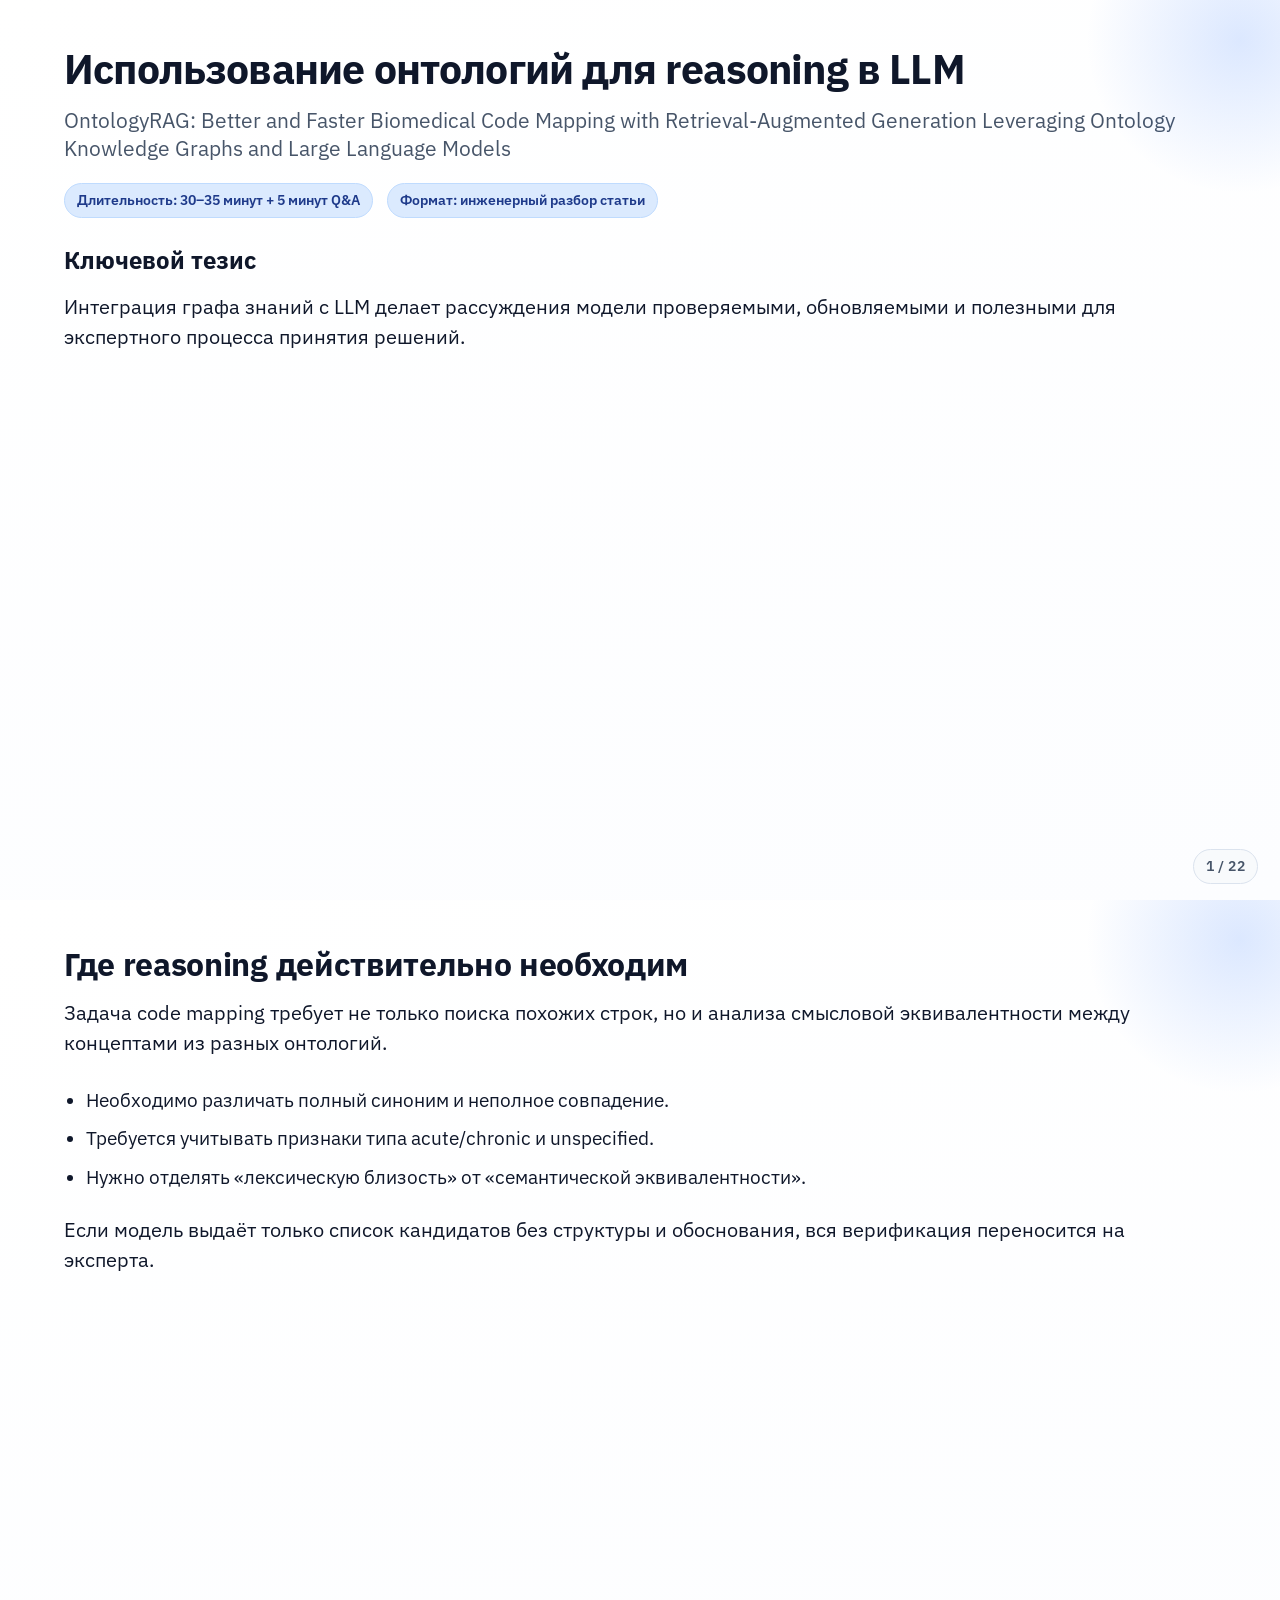
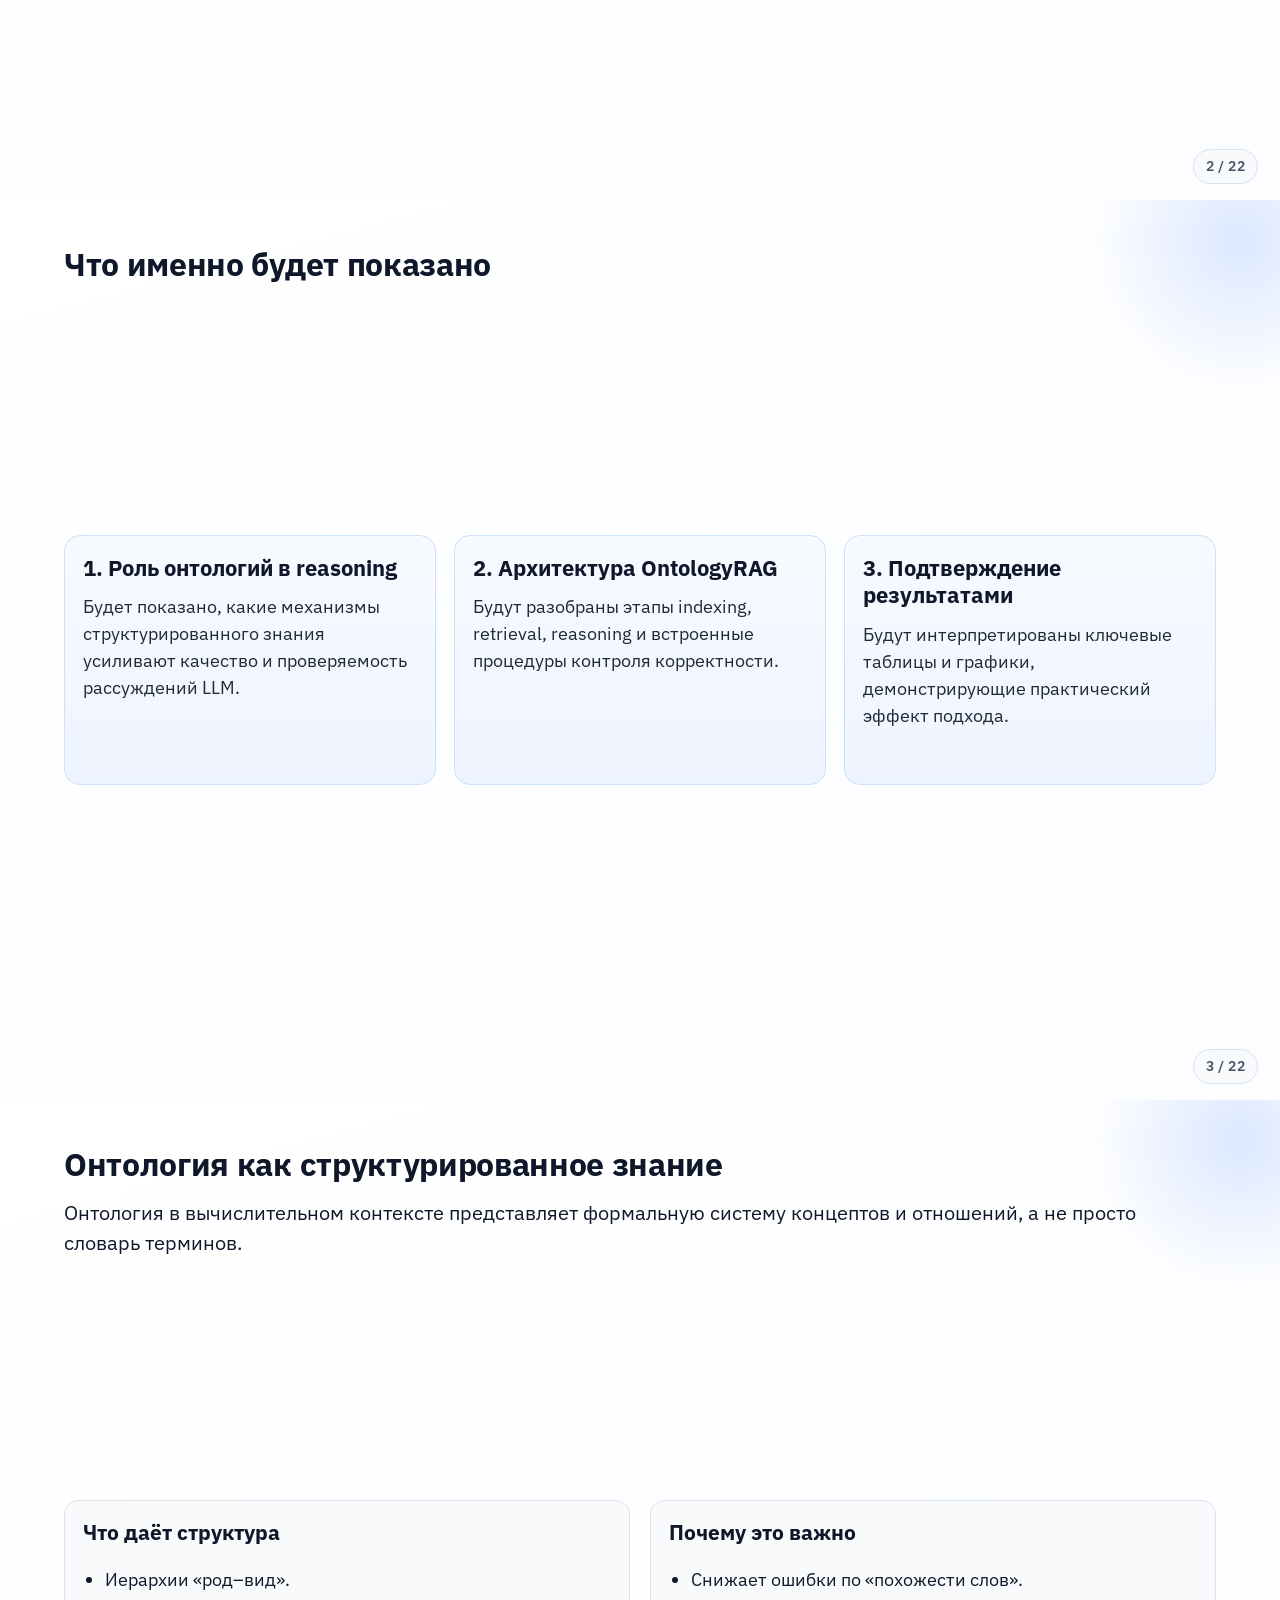
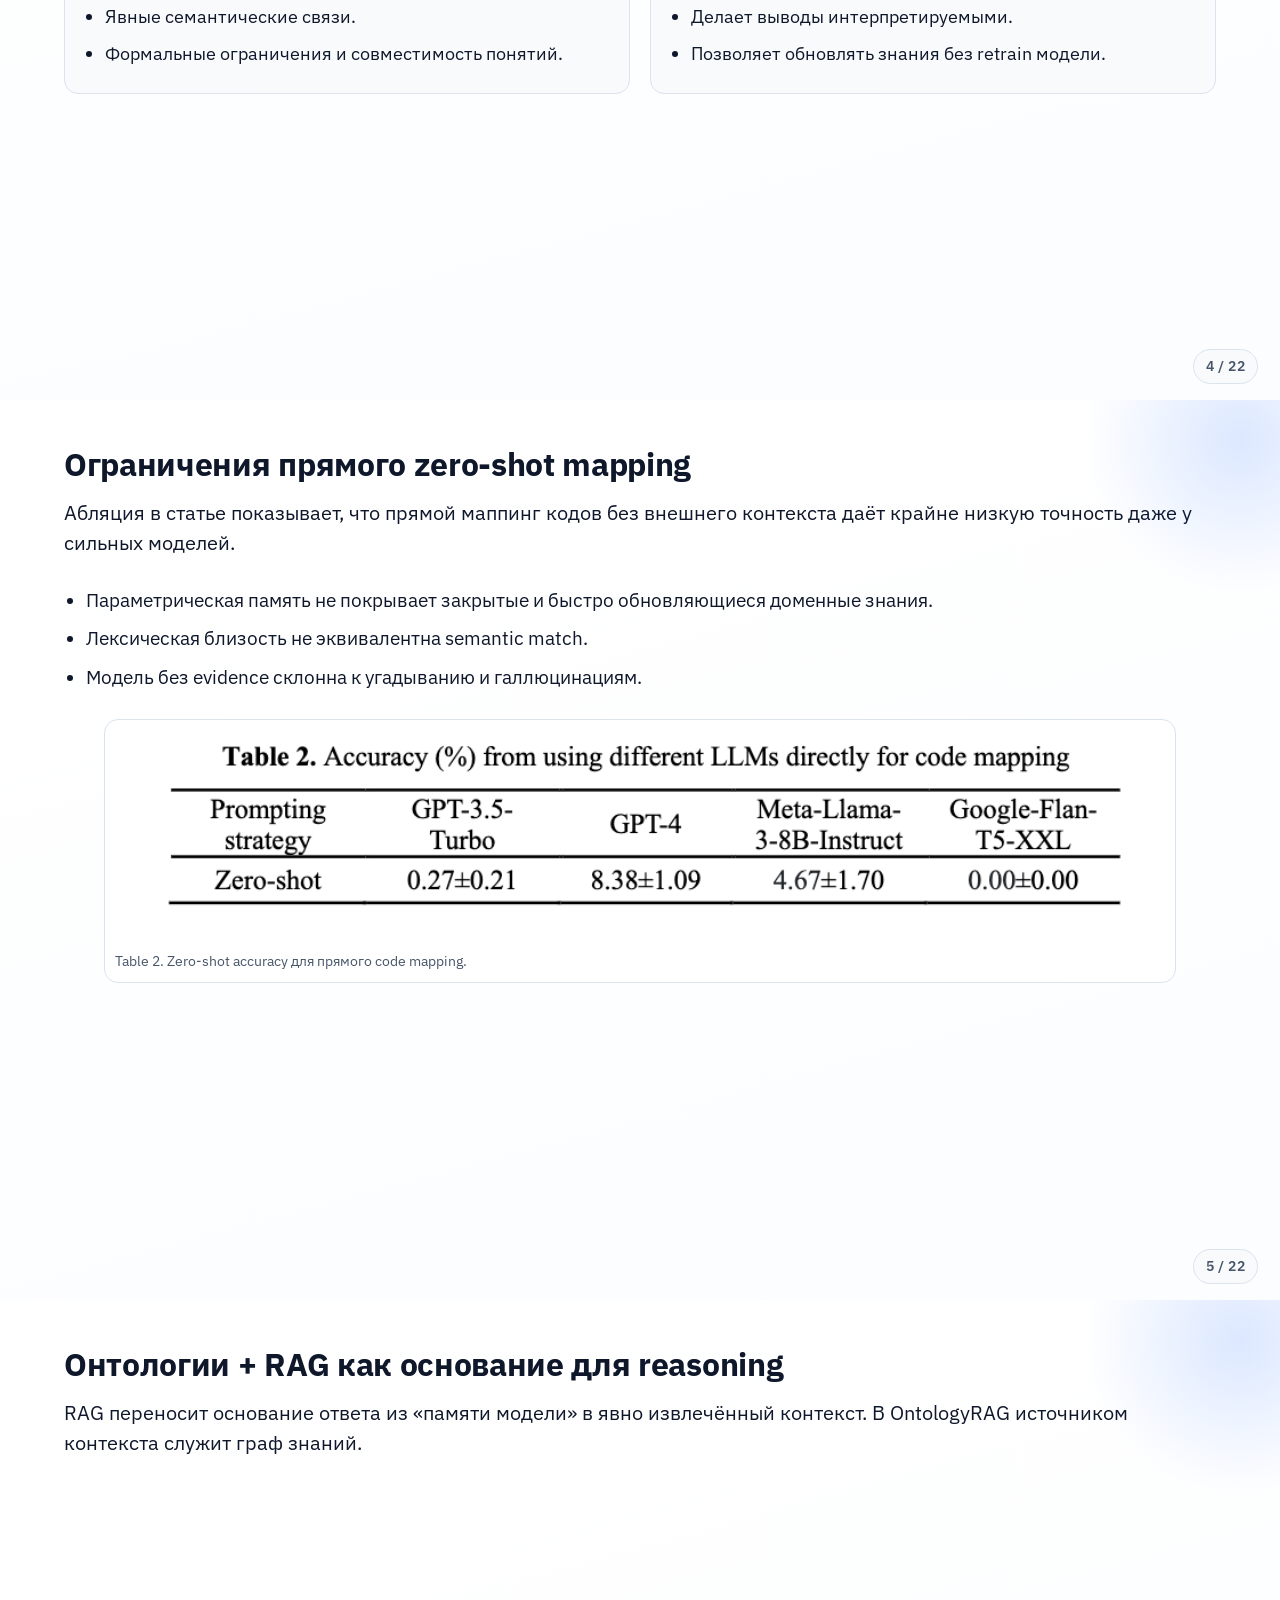
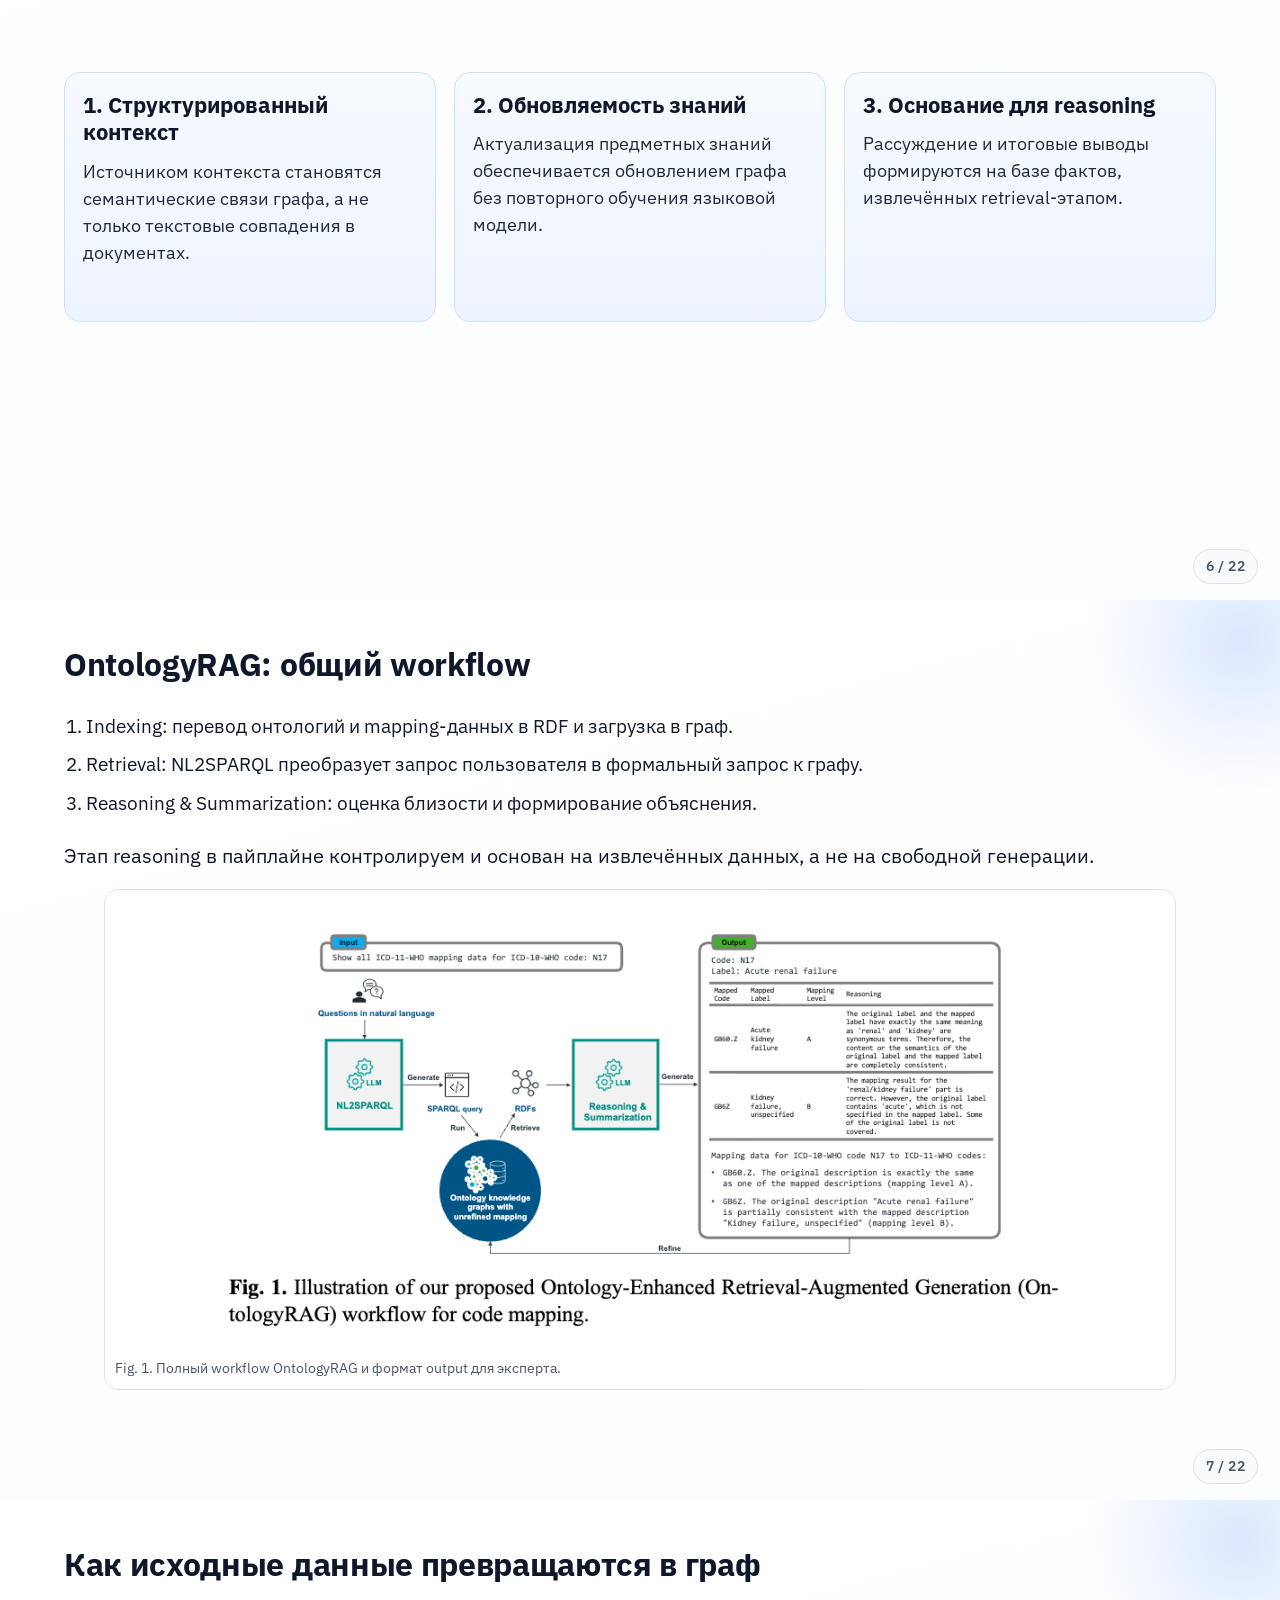
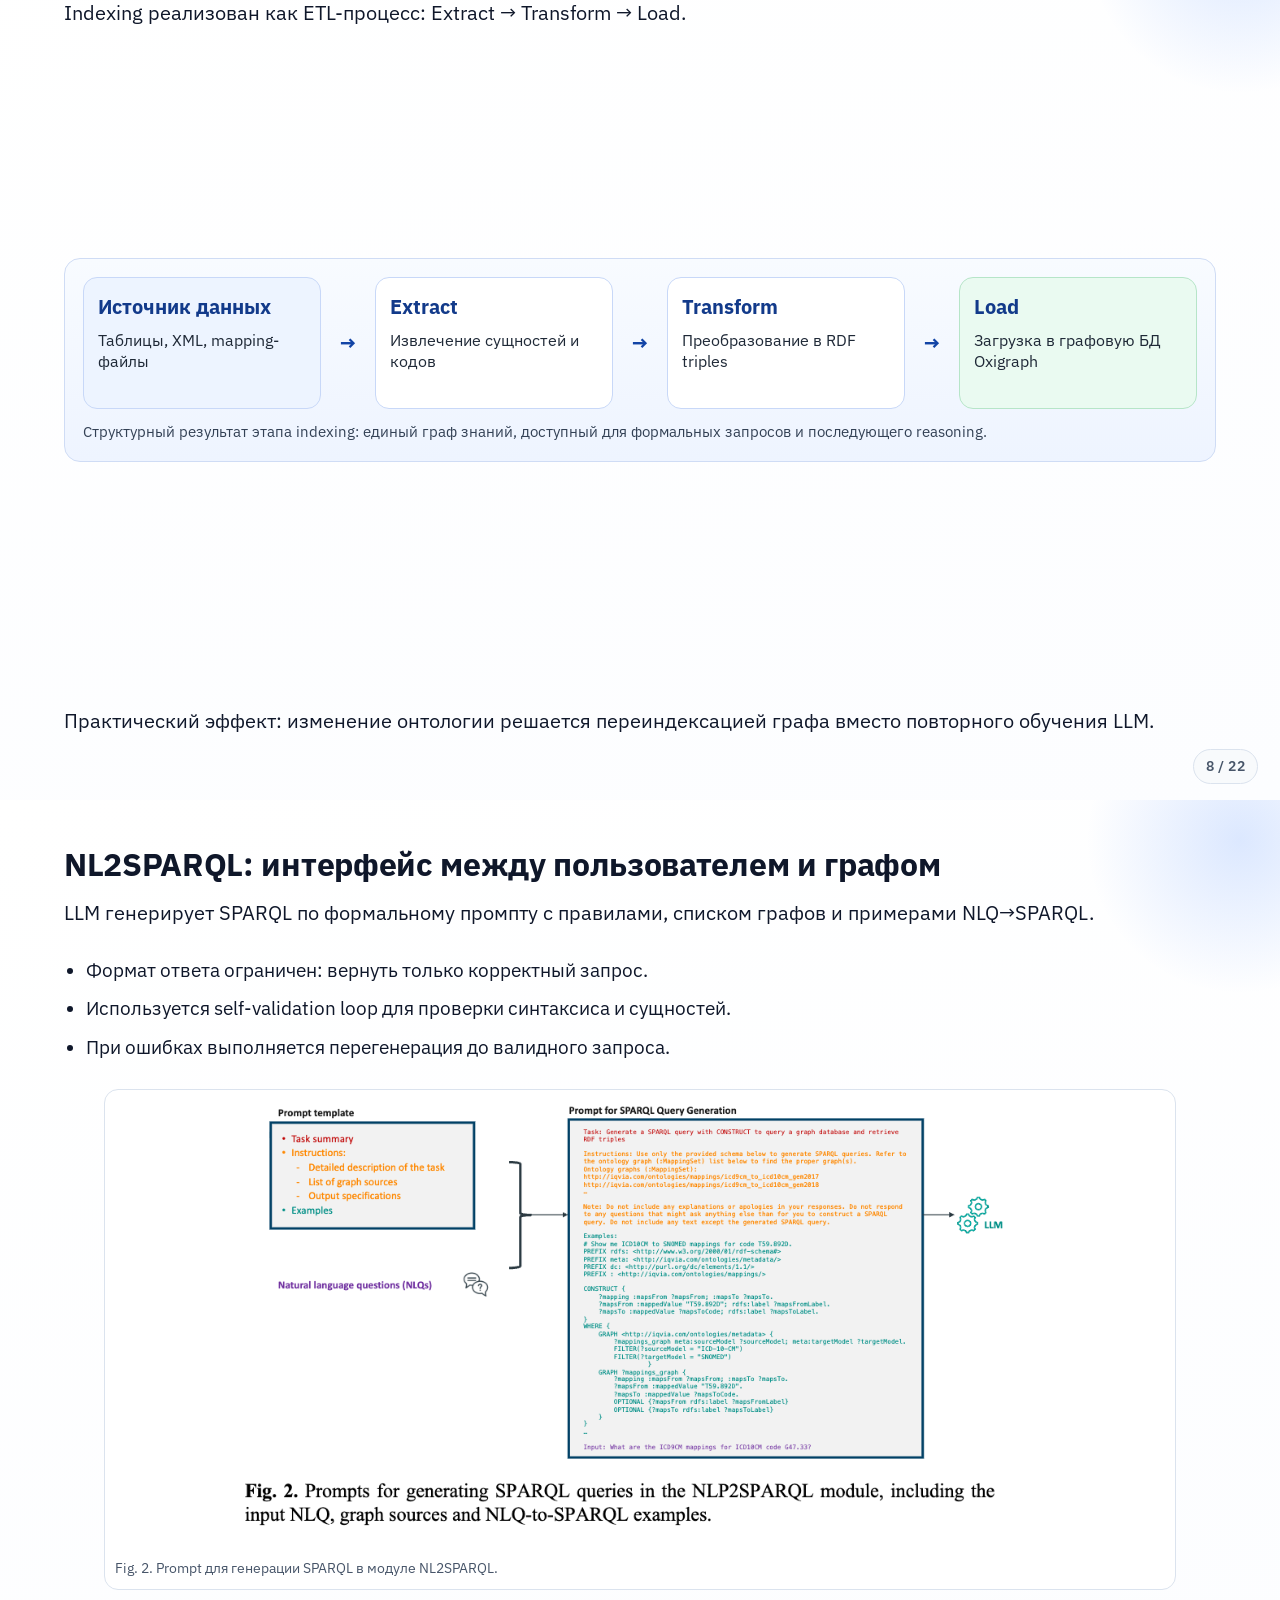
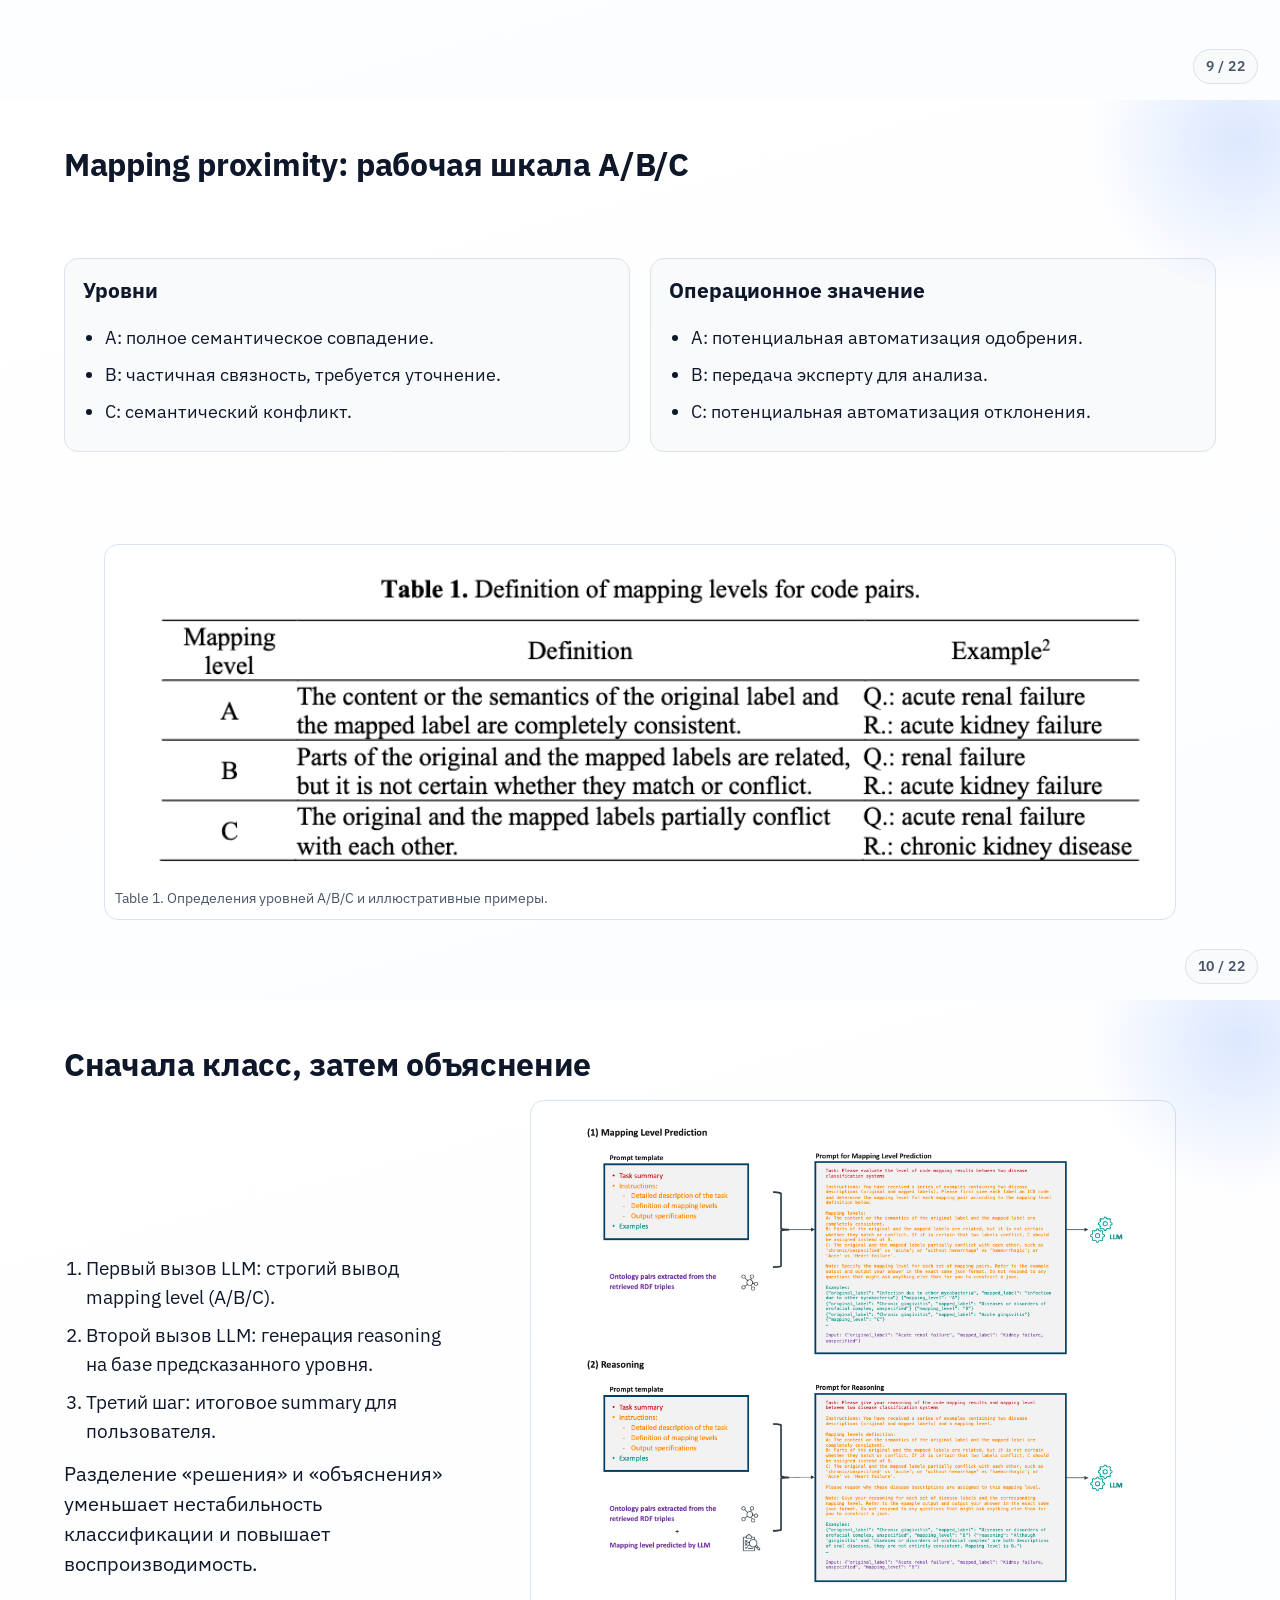
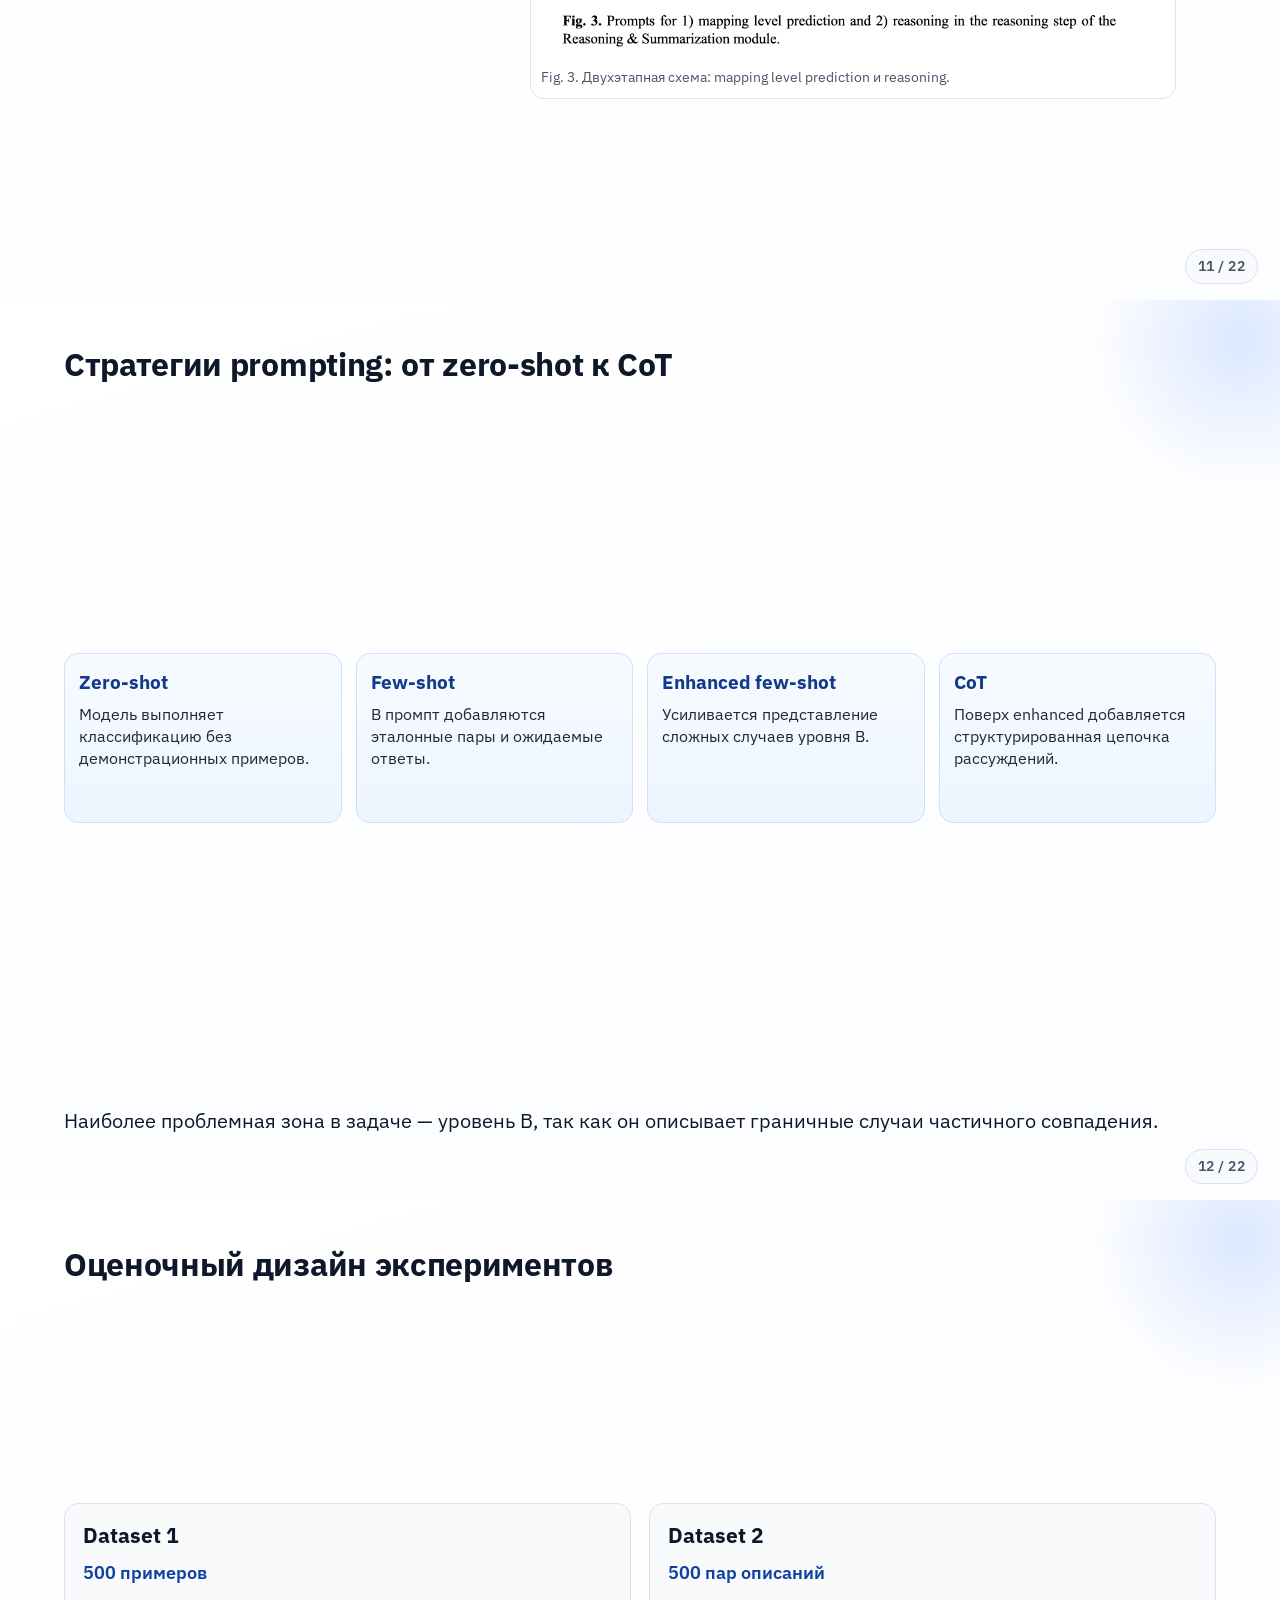
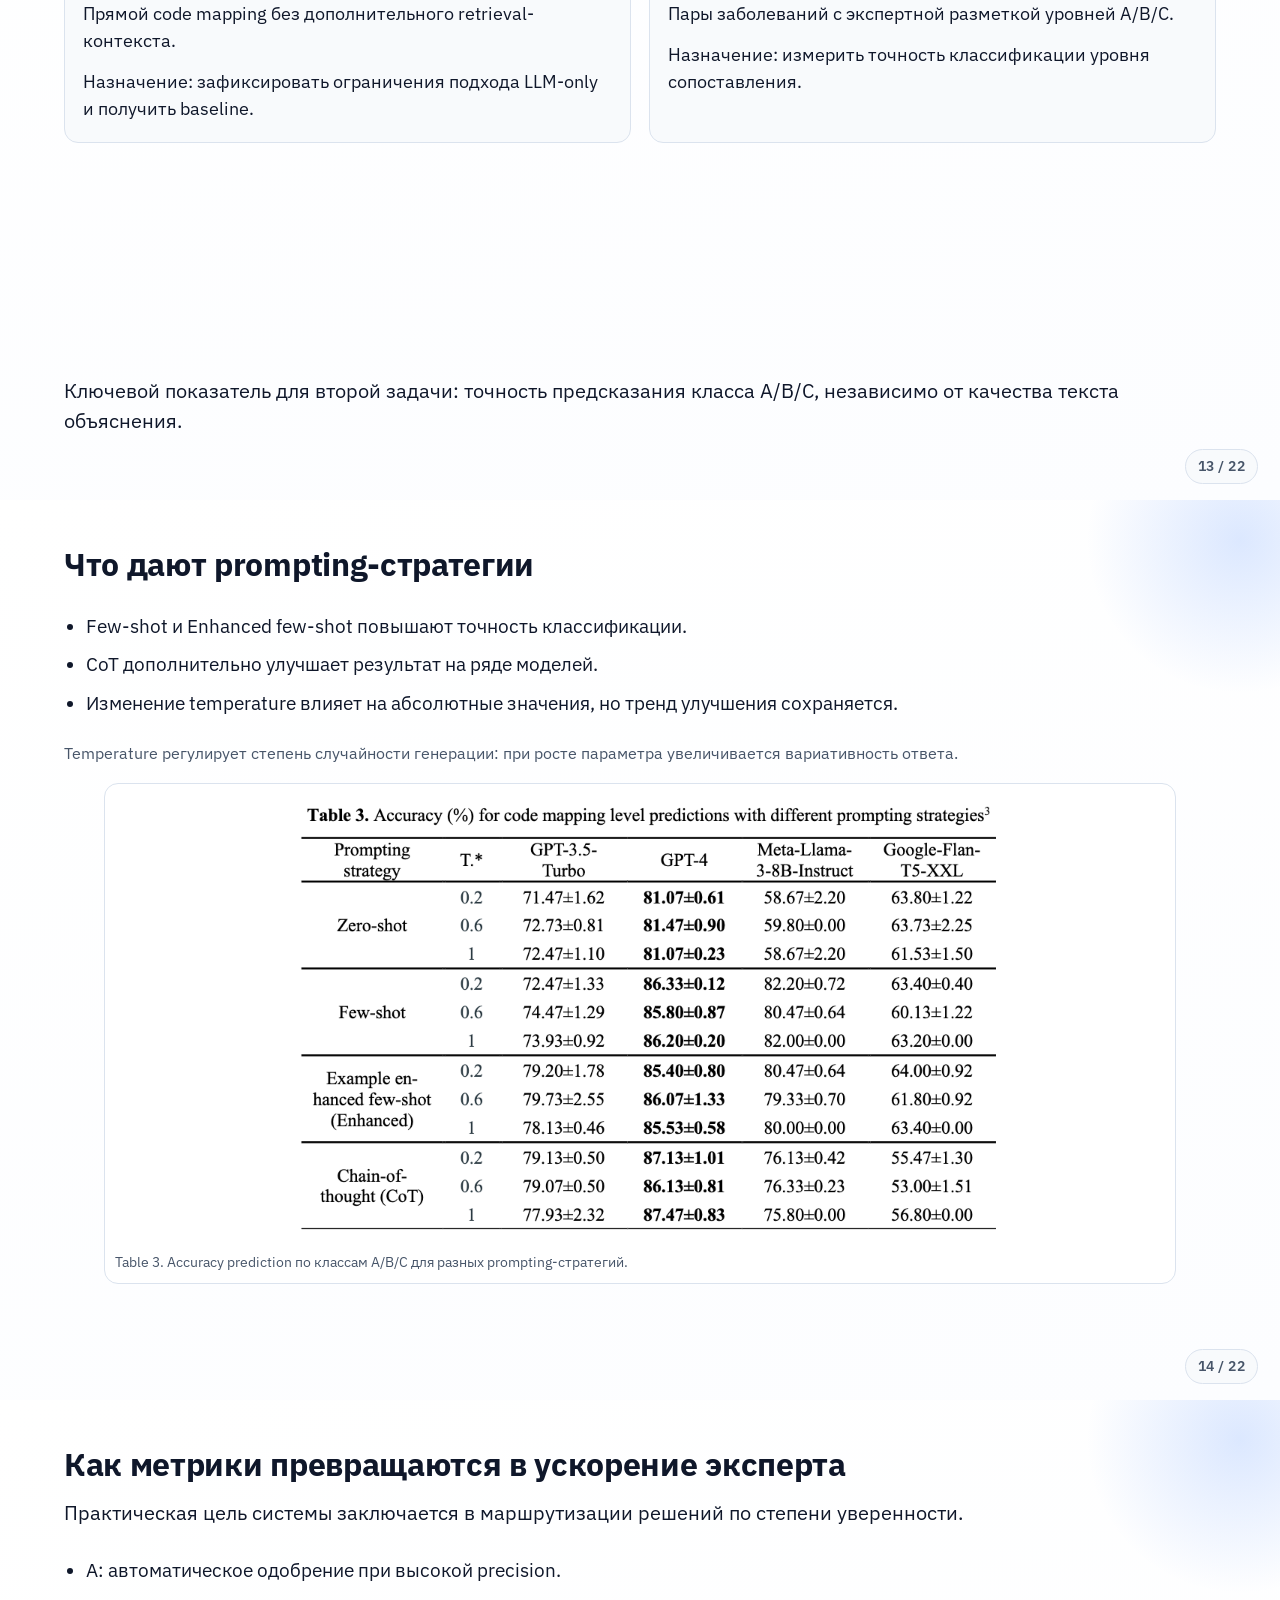
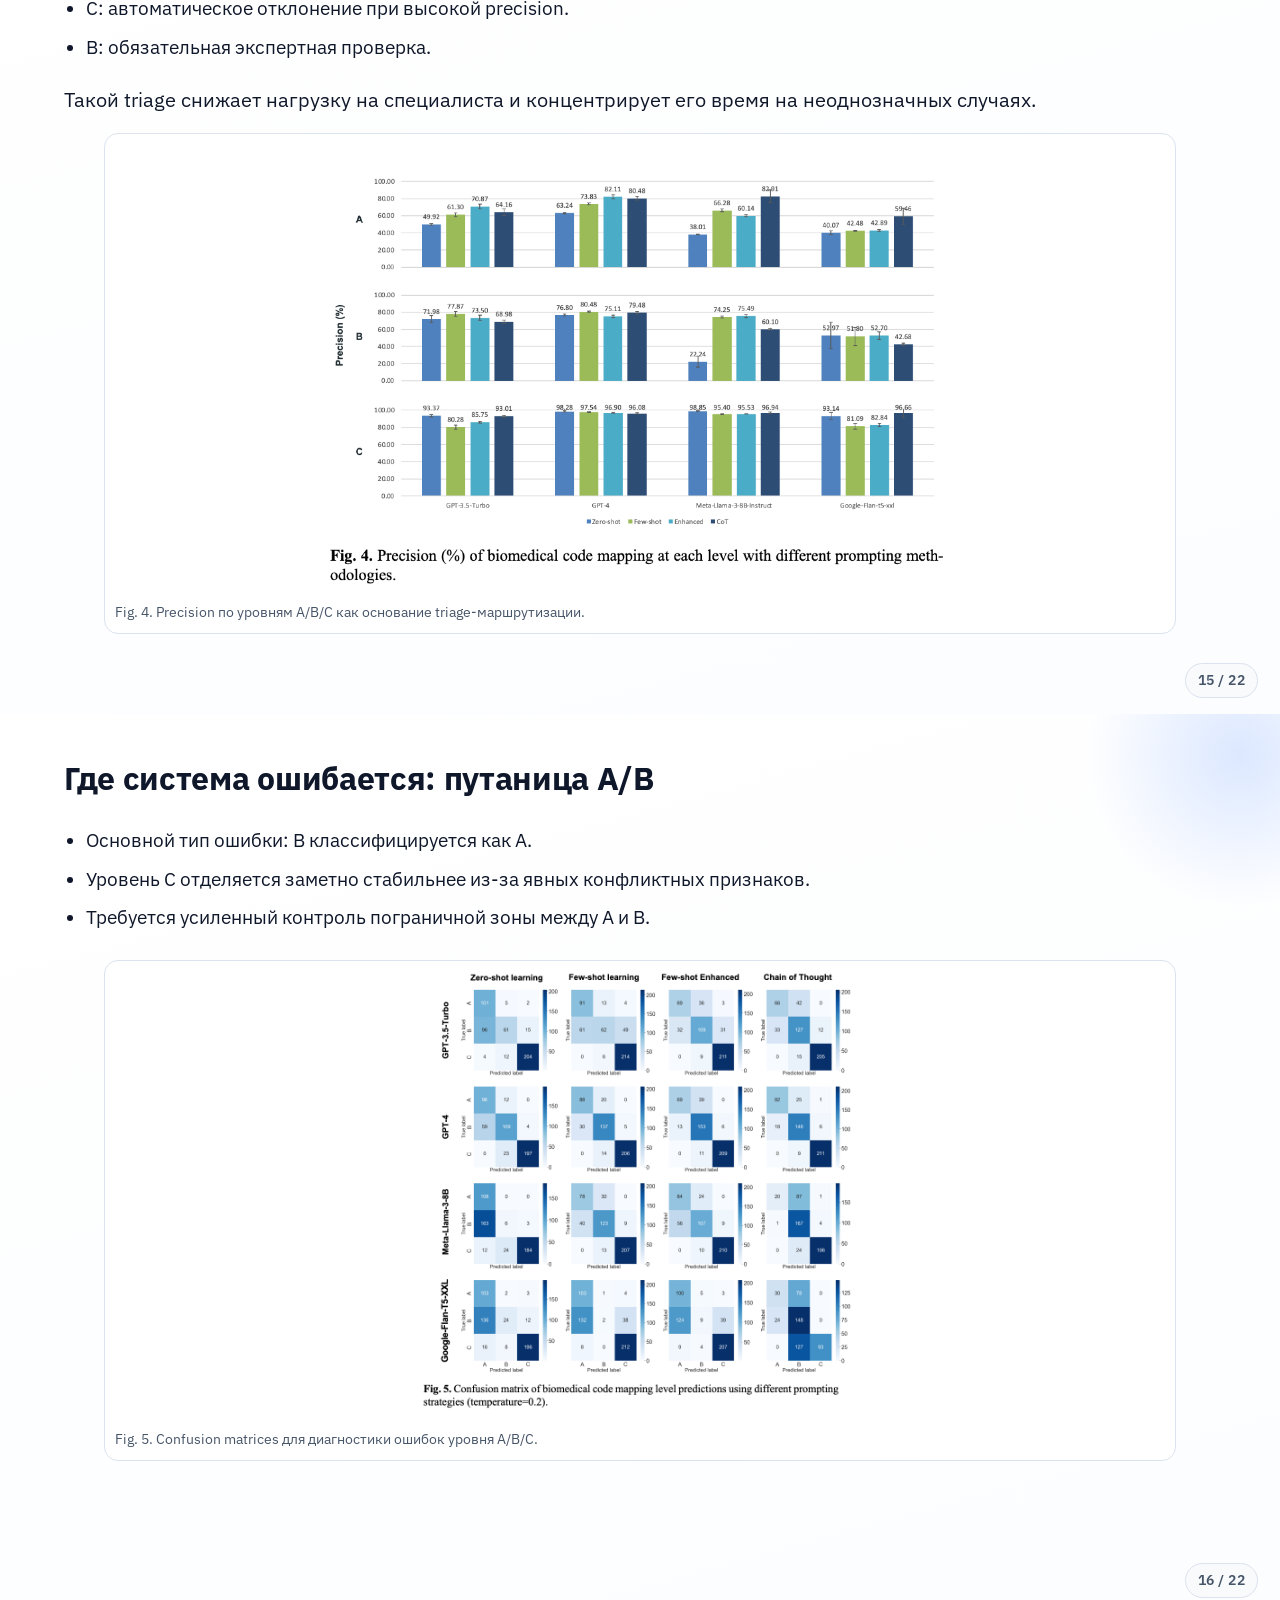
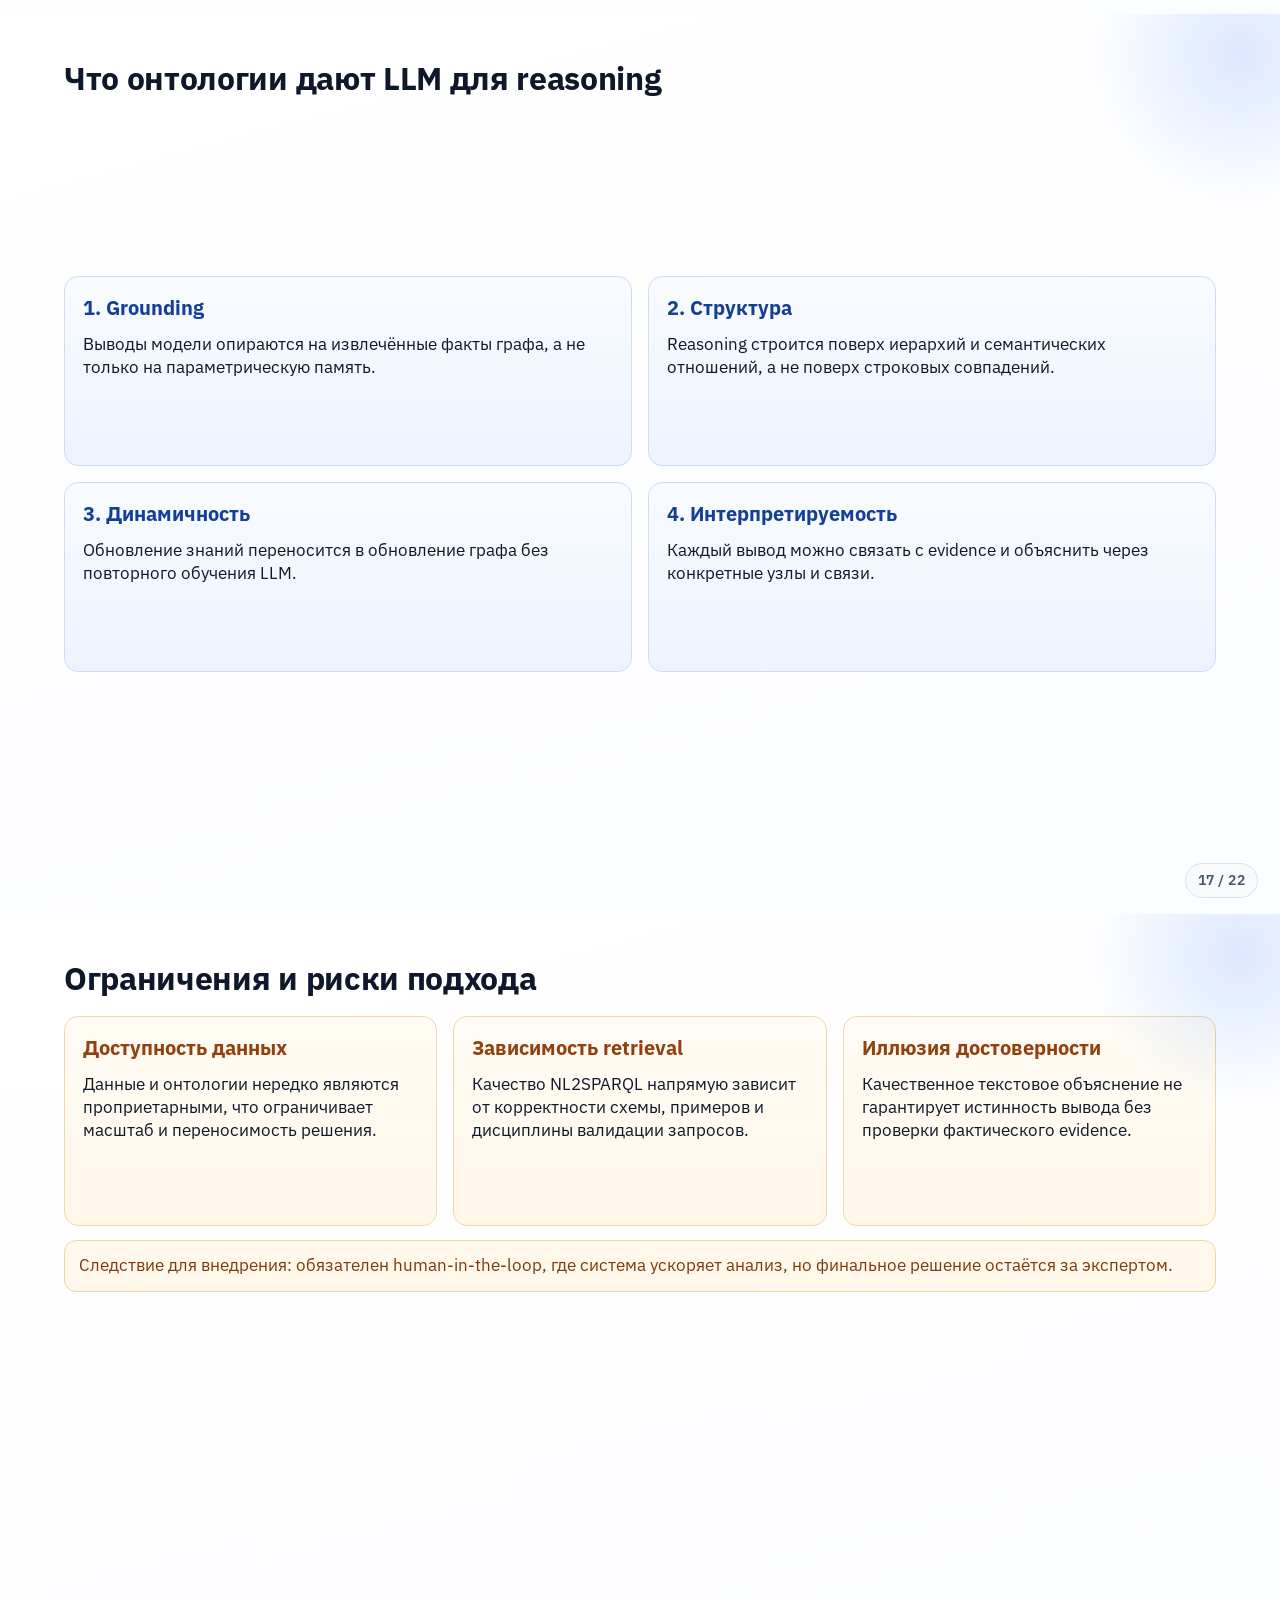
==== index.html @ a5eba7de "rename index" ====
<!doctype html>
<html lang="ru">
<head>
  <meta charset="utf-8">
  <meta name="viewport" content="width=device-width, initial-scale=1">
  <title>Использование онтологий для reasoning в LLM</title>
  <link rel="preconnect" href="https://fonts.googleapis.com">
  <link rel="preconnect" href="https://fonts.gstatic.com" crossorigin>
  <link href="https://fonts.googleapis.com/css2?family=IBM+Plex+Sans:wght@400;500;600;700&display=swap" rel="stylesheet">
  <link rel="stylesheet" href="presentation.css">
</head>
<body>
  <main class="deck">
    <section class="slide" id="slide-1">
      <span class="section-label">Слайд 1 • Титул</span>
      <h1 class="slide-title">Использование онтологий для reasoning в LLM</h1>
      <p class="slide-subtitle">OntologyRAG: Better and Faster Biomedical Code Mapping with Retrieval-Augmented Generation Leveraging Ontology Knowledge Graphs and Large Language Models</p>
      <div class="meta">
        <span class="meta-chip">Длительность: 30–35 минут + 5 минут Q&A</span>
        <span class="meta-chip">Формат: инженерный разбор статьи</span>
      </div>
      <p class="footer-title">Ключевой тезис</p>
      <p>Интеграция графа знаний с LLM делает рассуждения модели проверяемыми, обновляемыми и полезными для экспертного процесса принятия решений.</p>
    </section>

    <section class="slide" id="slide-2">
      <span class="section-label">Слайд 2 • Мотивация</span>
      <h2>Где reasoning действительно необходим</h2>
      <p>Задача code mapping требует не только поиска похожих строк, но и анализа смысловой эквивалентности между концептами из разных онтологий.</p>
      <ul>
        <li>Необходимо различать полный синоним и неполное совпадение.</li>
        <li>Требуется учитывать признаки типа acute/chronic и unspecified.</li>
        <li>Нужно отделять «лексическую близость» от «семантической эквивалентности».</li>
      </ul>
      <p>Если модель выдаёт только список кандидатов без структуры и обоснования, вся верификация переносится на эксперта.</p>
    </section>

    <section class="slide" id="slide-3">
      <span class="section-label">Слайд 3 • Цель</span>
      <h2>Что именно будет показано</h2>
      <div class="goals-row">
        <article class="goal-block">
          <h3>1. Роль онтологий в reasoning</h3>
          <p>Будет показано, какие механизмы структурированного знания усиливают качество и проверяемость рассуждений LLM.</p>
        </article>
        <article class="goal-block">
          <h3>2. Архитектура OntologyRAG</h3>
          <p>Будут разобраны этапы indexing, retrieval, reasoning и встроенные процедуры контроля корректности.</p>
        </article>
        <article class="goal-block">
          <h3>3. Подтверждение результатами</h3>
          <p>Будут интерпретированы ключевые таблицы и графики, демонстрирующие практический эффект подхода.</p>
        </article>
      </div>
    </section>

    <section class="slide" id="slide-4">
      <span class="section-label">Слайд 4 • Ликбез</span>
      <h2>Онтология как структурированное знание</h2>
      <p>Онтология в вычислительном контексте представляет формальную систему концептов и отношений, а не просто словарь терминов.</p>
      <div class="cols-2">
        <div class="card">
          <h3>Что даёт структура</h3>
          <ul>
            <li>Иерархии «род–вид».</li>
            <li>Явные семантические связи.</li>
            <li>Формальные ограничения и совместимость понятий.</li>
          </ul>
        </div>
        <div class="card">
          <h3>Почему это важно</h3>
          <ul>
            <li>Снижает ошибки по «похожести слов».</li>
            <li>Делает выводы интерпретируемыми.</li>
            <li>Позволяет обновлять знания без retrain модели.</li>
          </ul>
        </div>
      </div>
    </section>

    <section class="slide" id="slide-5">
      <span class="section-label">Слайд 5 • Почему не LLM-only</span>
      <h2>Ограничения прямого zero-shot mapping</h2>
      <p>Абляция в статье показывает, что прямой маппинг кодов без внешнего контекста даёт крайне низкую точность даже у сильных моделей.</p>
      <ul>
        <li>Параметрическая память не покрывает закрытые и быстро обновляющиеся доменные знания.</li>
        <li>Лексическая близость не эквивалентна semantic match.</li>
        <li>Модель без evidence склонна к угадыванию и галлюцинациям.</li>
      </ul>
      <figure class="evidence">
        <img src="assets/table%202.png" alt="Table 2: Accuracy from using different LLMs directly for code mapping">
        <figcaption>Table 2. Zero-shot accuracy для прямого code mapping.</figcaption>
      </figure>
    </section>

    <section class="slide" id="slide-6">
      <span class="section-label">Слайд 6 • Интуиция</span>
      <h2>Онтологии + RAG как основание для reasoning</h2>
      <p>RAG переносит основание ответа из «памяти модели» в явно извлечённый контекст. В OntologyRAG источником контекста служит граф знаний.</p>
      <div class="goals-row">
        <article class="goal-block">
          <h3>1. Структурированный контекст</h3>
          <p>Источником контекста становятся семантические связи графа, а не только текстовые совпадения в документах.</p>
        </article>
        <article class="goal-block">
          <h3>2. Обновляемость знаний</h3>
          <p>Актуализация предметных знаний обеспечивается обновлением графа без повторного обучения языковой модели.</p>
        </article>
        <article class="goal-block">
          <h3>3. Основание для reasoning</h3>
          <p>Рассуждение и итоговые выводы формируются на базе фактов, извлечённых retrieval-этапом.</p>
        </article>
      </div>
    </section>

    <section class="slide" id="slide-7">
      <span class="section-label">Слайд 7 • Архитектура</span>
      <h2>OntologyRAG: общий workflow</h2>
      <ol>
        <li>Indexing: перевод онтологий и mapping-данных в RDF и загрузка в граф.</li>
        <li>Retrieval: NL2SPARQL преобразует запрос пользователя в формальный запрос к графу.</li>
        <li>Reasoning &amp; Summarization: оценка близости и формирование объяснения.</li>
      </ol>
      <p>Этап reasoning в пайплайне контролируем и основан на извлечённых данных, а не на свободной генерации.</p>
      <figure class="evidence">
        <img src="assets/figure%201.png" alt="Figure 1: OntologyRAG workflow for code mapping">
        <figcaption>Fig. 1. Полный workflow OntologyRAG и формат output для эксперта.</figcaption>
      </figure>
    </section>

    <section class="slide" id="slide-8">
      <span class="section-label">Слайд 8 • Indexing</span>
      <h2>Как исходные данные превращаются в граф</h2>
      <p>Indexing реализован как ETL-процесс: Extract → Transform → Load.</p>
      <div class="indexing-diagram" aria-label="Схема ETL процесса indexing">
        <div class="diagram-lane">
          <article class="diagram-node node-source">
            <h3>Источник данных</h3>
            <p>Таблицы, XML, mapping-файлы</p>
          </article>
          <span class="diagram-arrow" aria-hidden="true"></span>
          <article class="diagram-node">
            <h3>Extract</h3>
            <p>Извлечение сущностей и кодов</p>
          </article>
          <span class="diagram-arrow" aria-hidden="true"></span>
          <article class="diagram-node">
            <h3>Transform</h3>
            <p>Преобразование в RDF triples</p>
          </article>
          <span class="diagram-arrow" aria-hidden="true"></span>
          <article class="diagram-node node-target">
            <h3>Load</h3>
            <p>Загрузка в графовую БД Oxigraph</p>
          </article>
        </div>
        <p class="diagram-caption">Структурный результат этапа indexing: единый граф знаний, доступный для формальных запросов и последующего reasoning.</p>
      </div>
      <p>Практический эффект: изменение онтологии решается переиндексацией графа вместо повторного обучения LLM.</p>
    </section>

    <section class="slide" id="slide-9">
      <span class="section-label">Слайд 9 • Retrieval</span>
      <h2>NL2SPARQL: интерфейс между пользователем и графом</h2>
      <p>LLM генерирует SPARQL по формальному промпту с правилами, списком графов и примерами NLQ→SPARQL.</p>
      <ul>
        <li>Формат ответа ограничен: вернуть только корректный запрос.</li>
        <li>Используется self-validation loop для проверки синтаксиса и сущностей.</li>
        <li>При ошибках выполняется перегенерация до валидного запроса.</li>
      </ul>
      <figure class="evidence">
        <img src="assets/figure%202.png" alt="Figure 2: Prompts for NL2SPARQL query generation">
        <figcaption>Fig. 2. Prompt для генерации SPARQL в модуле NL2SPARQL.</figcaption>
      </figure>
    </section>

    <section class="slide" id="slide-10">
      <span class="section-label">Слайд 10 • Reasoning</span>
      <h2>Mapping proximity: рабочая шкала A/B/C</h2>
      <div class="cols-2">
        <div class="card">
          <h3>Уровни</h3>
          <ul>
            <li>A: полное семантическое совпадение.</li>
            <li>B: частичная связность, требуется уточнение.</li>
            <li>C: семантический конфликт.</li>
          </ul>
        </div>
        <div class="card">
          <h3>Операционное значение</h3>
          <ul>
            <li>A: потенциальная автоматизация одобрения.</li>
            <li>B: передача эксперту для анализа.</li>
            <li>C: потенциальная автоматизация отклонения.</li>
          </ul>
        </div>
      </div>
      <figure class="evidence">
        <img src="assets/table%201.png" alt="Table 1: Definition of mapping levels A B C for code pairs">
        <figcaption>Table 1. Определения уровней A/B/C и иллюстративные примеры.</figcaption>
      </figure>
    </section>

    <section class="slide" id="slide-11">
      <span class="section-label">Слайд 11 • Декомпозиция</span>
      <h2>Сначала класс, затем объяснение</h2>
      <div class="slide-11-layout">
        <div class="slide-11-text">
          <ol>
            <li>Первый вызов LLM: строгий вывод mapping level (A/B/C).</li>
            <li>Второй вызов LLM: генерация reasoning на базе предсказанного уровня.</li>
            <li>Третий шаг: итоговое summary для пользователя.</li>
          </ol>
          <p>Разделение «решения» и «объяснения» уменьшает нестабильность классификации и повышает воспроизводимость.</p>
        </div>
        <figure class="evidence slide-11-figure">
          <img src="assets/figure%203.png" alt="Figure 3: Prompts for mapping level prediction and reasoning">
          <figcaption>Fig. 3. Двухэтапная схема: mapping level prediction и reasoning.</figcaption>
        </figure>
      </div>
    </section>

    <section class="slide" id="slide-12">
      <span class="section-label">Слайд 12 • Prompting</span>
      <h2>Стратегии prompting: от zero-shot к CoT</h2>
      <div class="strategies-row">
        <article class="strategy-block">
          <h3>Zero-shot</h3>
          <p>Модель выполняет классификацию без демонстрационных примеров.</p>
        </article>
        <article class="strategy-block">
          <h3>Few-shot</h3>
          <p>В промпт добавляются эталонные пары и ожидаемые ответы.</p>
        </article>
        <article class="strategy-block">
          <h3>Enhanced few-shot</h3>
          <p>Усиливается представление сложных случаев уровня B.</p>
        </article>
        <article class="strategy-block">
          <h3>CoT</h3>
          <p>Поверх enhanced добавляется структурированная цепочка рассуждений.</p>
        </article>
      </div>
      <p>Наиболее проблемная зона в задаче — уровень B, так как он описывает граничные случаи частичного совпадения.</p>
    </section>

    <section class="slide" id="slide-13">
      <span class="section-label">Слайд 13 • Данные</span>
      <h2>Оценочный дизайн экспериментов</h2>
      <div class="compare-grid">
        <article class="card compare-card">
          <h3>Dataset 1</h3>
          <p class="compare-meta">500 примеров</p>
          <p>Прямой code mapping без дополнительного retrieval-контекста.</p>
          <p>Назначение: зафиксировать ограничения подхода LLM-only и получить baseline.</p>
        </article>
        <article class="card compare-card">
          <h3>Dataset 2</h3>
          <p class="compare-meta">500 пар описаний</p>
          <p>Пары заболеваний с экспертной разметкой уровней A/B/C.</p>
          <p>Назначение: измерить точность классификации уровня сопоставления.</p>
        </article>
      </div>
      <p>Ключевой показатель для второй задачи: точность предсказания класса A/B/C, независимо от качества текста объяснения.</p>
    </section>

    <section class="slide" id="slide-15">
      <span class="section-label">Слайд 15 • Accuracy</span>
      <h2>Что дают prompting-стратегии</h2>
      <ul>
        <li>Few-shot и Enhanced few-shot повышают точность классификации.</li>
        <li>CoT дополнительно улучшает результат на ряде моделей.</li>
        <li>Изменение temperature влияет на абсолютные значения, но тренд улучшения сохраняется.</li>
      </ul>
      <p class="note">Temperature регулирует степень случайности генерации: при росте параметра увеличивается вариативность ответа.</p>
      <figure class="evidence">
        <img src="assets/table%203.png" alt="Table 3: Accuracy of code mapping level predictions for prompting strategies">
        <figcaption>Table 3. Accuracy prediction по классам A/B/C для разных prompting-стратегий.</figcaption>
      </figure>
    </section>

    <section class="slide" id="slide-16">
      <span class="section-label">Слайд 16 • Precision</span>
      <h2>Как метрики превращаются в ускорение эксперта</h2>
      <p>Практическая цель системы заключается в маршрутизации решений по степени уверенности.</p>
      <ul>
        <li>A: автоматическое одобрение при высокой precision.</li>
        <li>C: автоматическое отклонение при высокой precision.</li>
        <li>B: обязательная экспертная проверка.</li>
      </ul>
      <p>Такой triage снижает нагрузку на специалиста и концентрирует его время на неоднозначных случаях.</p>
      <figure class="evidence">
        <img src="assets/figure%204.png" alt="Figure 4: Precision by level for different models and prompting methods">
        <figcaption>Fig. 4. Precision по уровням A/B/C как основание triage-маршрутизации.</figcaption>
      </figure>
    </section>

    <section class="slide" id="slide-17">
      <span class="section-label">Слайд 17 • Ошибки</span>
      <h2>Где система ошибается: путаница A/B</h2>
      <ul>
        <li>Основной тип ошибки: B классифицируется как A.</li>
        <li>Уровень C отделяется заметно стабильнее из-за явных конфликтных признаков.</li>
        <li>Требуется усиленный контроль пограничной зоны между A и B.</li>
      </ul>
      <figure class="evidence">
        <img src="assets/figure%205.png" alt="Figure 5: Confusion matrices for mapping level predictions">
        <figcaption>Fig. 5. Confusion matrices для диагностики ошибок уровня A/B/C.</figcaption>
      </figure>
    </section>

    <section class="slide" id="slide-18">
      <span class="section-label">Слайд 18 • Главный ответ</span>
      <h2>Что онтологии дают LLM для reasoning</h2>
      <div class="value-grid">
        <article class="card value-card">
          <h3>1. Grounding</h3>
          <p>Выводы модели опираются на извлечённые факты графа, а не только на параметрическую память.</p>
        </article>
        <article class="card value-card">
          <h3>2. Структура</h3>
          <p>Reasoning строится поверх иерархий и семантических отношений, а не поверх строковых совпадений.</p>
        </article>
        <article class="card value-card">
          <h3>3. Динамичность</h3>
          <p>Обновление знаний переносится в обновление графа без повторного обучения LLM.</p>
        </article>
        <article class="card value-card">
          <h3>4. Интерпретируемость</h3>
          <p>Каждый вывод можно связать с evidence и объяснить через конкретные узлы и связи.</p>
        </article>
      </div>
    </section>

    <section class="slide" id="slide-19">
      <span class="section-label">Слайд 19 • Ограничения</span>
      <h2>Ограничения и риски подхода</h2>
      <div class="risk-grid">
        <article class="card risk-card">
          <h3>Доступность данных</h3>
          <p>Данные и онтологии нередко являются проприетарными, что ограничивает масштаб и переносимость решения.</p>
        </article>
        <article class="card risk-card">
          <h3>Зависимость retrieval</h3>
          <p>Качество NL2SPARQL напрямую зависит от корректности схемы, примеров и дисциплины валидации запросов.</p>
        </article>
        <article class="card risk-card">
          <h3>Иллюзия достоверности</h3>
          <p>Качественное текстовое объяснение не гарантирует истинность вывода без проверки фактического evidence.</p>
        </article>
      </div>
      <p class="risk-note">Следствие для внедрения: обязателен human-in-the-loop, где система ускоряет анализ, но финальное решение остаётся за экспертом.</p>
    </section>

    <section class="slide" id="slide-20">
      <span class="section-label">Слайд 20 • Обобщение</span>
      <h2>Как переносить архитектуру в другие домены</h2>
      <div class="cols-2">
        <div class="card">
          <h3>Где применимо</h3>
          <ul>
            <li>Каталоги и мастер-данные.</li>
            <li>Системы compliance и регуляторные контуры.</li>
            <li>Отраслевые классификаторы и стандарты.</li>
          </ul>
        </div>
        <div class="card">
          <h3>Переиспользуемые принципы</h3>
          <ul>
            <li>KG как единый источник истины.</li>
            <li>NL → formal query как интерфейс доступа.</li>
            <li>A/B/C triage для распределения нагрузки.</li>
          </ul>
        </div>
      </div>
    </section>

    <section class="slide" id="slide-21">
      <span class="section-label">Слайд 21 • Заключение</span>
      <h2>Ключевые выводы доклада</h2>
      <div class="summary-grid">
        <article class="card summary-card">
          <h3>1. Ограничение LLM-only</h3>
          <p>Изолированная модель недостаточна для надёжного semantic mapping в сложных доменах.</p>
        </article>
        <article class="card summary-card">
          <h3>2. Проверяемость вывода</h3>
          <p>Интеграция KG + RAG обеспечивает внешнее обоснование и повышает прозрачность reasoning.</p>
        </article>
        <article class="card summary-card">
          <h3>3. Практика обновлений</h3>
          <p>Актуализация знаний решается обновлением графа, а не постоянным retrain модели.</p>
        </article>
        <article class="card summary-card">
          <h3>4. Прикладной эффект</h3>
          <p>Основной выигрыш достигается за счёт triage A/B/C и концентрации эксперта на сложных случаях.</p>
        </article>
      </div>
      <p class="footer-title">Вопросы?</p>
    </section>

    <section class="slide" id="slide-22">
      <span class="section-label">Слайд 22 • Backup</span>
      <h2>Демонстрационный пример output</h2>
      <p>Показать итоговый формат ответа для эксперта:</p>
      <ul>
        <li>список кандидатов сопоставления;</li>
        <li>уровень близости A/B/C;</li>
        <li>краткое reasoning и финальное summary.</li>
      </ul>
      <p>Такой формат ближе к реальному процессу, чем вывод «топ-5 похожих строк» без структуры.</p>
      <figure class="evidence">
        <img src="assets/figure%201.png" alt="Figure 1: Output example for expert workflow">
        <figcaption>Fig. 1 (output-часть). Резервный демонстрационный пример перед Q&amp;A.</figcaption>
      </figure>
    </section>
  </main>
  <script>
    (function () {
      const slides = Array.from(document.querySelectorAll('.slide'));
      if (!slides.length) return;

      const indexBySlide = new Map(slides.map((slide, index) => [slide, index]));
      let activeIndex = 0;

      const observer = new IntersectionObserver(
        (entries) => {
          entries
            .filter((entry) => entry.isIntersecting)
            .sort((a, b) => b.intersectionRatio - a.intersectionRatio)
            .forEach((entry) => {
              const index = indexBySlide.get(entry.target);
              if (typeof index === 'number') {
                activeIndex = index;
              }
            });
        },
        { threshold: [0.55, 0.8] }
      );

      slides.forEach((slide) => observer.observe(slide));

      function goToSlide(index) {
        const clamped = Math.max(0, Math.min(slides.length - 1, index));
        activeIndex = clamped;
        slides[clamped].scrollIntoView({ behavior: 'smooth', block: 'start' });
      }

      document.addEventListener('keydown', (event) => {
        if (event.defaultPrevented) return;
        if (event.metaKey || event.ctrlKey || event.altKey) return;

        const key = event.key;
        if (key === 'ArrowRight' || key === 'ArrowDown' || key === 'PageDown') {
          event.preventDefault();
          goToSlide(activeIndex + 1);
        } else if (key === 'ArrowLeft' || key === 'ArrowUp' || key === 'PageUp') {
          event.preventDefault();
          goToSlide(activeIndex - 1);
        } else if (key === 'Home') {
          event.preventDefault();
          goToSlide(0);
        } else if (key === 'End') {
          event.preventDefault();
          goToSlide(slides.length - 1);
        }
      });
    })();
  </script>
</body>
</html>
---- presentation.css ----
:root {
  --bg: #f3f5f8;
  --surface: #ffffff;
  --surface-soft: #f8fafc;
  --text: #0f172a;
  --muted: #475569;
  --accent: #0b5fff;
  --accent-soft: #dbeafe;
  --border: #dbe3ee;
  --shadow: 0 18px 48px rgba(15, 23, 42, 0.08);
  --radius: 18px;
}

* {
  box-sizing: border-box;
}

html,
body {
  width: 100%;
  height: 100%;
  margin: 0;
  padding: 0;
  background: radial-gradient(circle at top right, #e7eefc 0%, #f3f5f8 42%, #eef2f7 100%);
  color: var(--text);
  font-family: "IBM Plex Sans", "Segoe UI", "Helvetica Neue", Arial, sans-serif;
  line-height: 1.5;
}

body {
  counter-reset: slide;
  overflow-y: auto;
  scroll-snap-type: y mandatory;
}

.deck {
  width: 100vw;
  margin: 0;
  display: block;
}

.slide {
  position: relative;
  background: linear-gradient(165deg, var(--surface) 0%, #fcfdff 100%);
  border: none;
  border-radius: 0;
  padding: clamp(26px, 3.8vw, 46px) clamp(24px, 5vw, 72px) 64px;
  width: 100vw;
  min-height: 100vh;
  box-shadow: none;
  counter-increment: slide;
  overflow: hidden;
  scroll-snap-align: start;
  scroll-snap-stop: always;
  display: flex;
  flex-direction: column;
}

.slide::before {
  content: "";
  position: absolute;
  right: -120px;
  top: -120px;
  width: 320px;
  height: 320px;
  background: radial-gradient(circle, rgba(11, 95, 255, 0.14) 0%, rgba(11, 95, 255, 0) 68%);
  pointer-events: none;
}

.slide::after {
  content: counter(slide) " / 22";
  position: absolute;
  right: 22px;
  bottom: 16px;
  font-size: 14px;
  font-weight: 600;
  color: var(--muted);
  letter-spacing: 0.03em;
  background: var(--surface-soft);
  border: 1px solid var(--border);
  border-radius: 999px;
  padding: 6px 12px;
}

.evidence {
  margin-top: 18px;
  border: 1px solid var(--border);
  border-radius: 14px;
  background: #fff;
  padding: 10px;
}

.evidence img {
  display: block;
  width: 100%;
  max-height: 50vh;
  object-fit: contain;
  border-radius: 10px;
}

.evidence figcaption {
  margin-top: 8px;
  color: var(--muted);
  font-size: 14px;
}

.slide-title {
  margin: 0;
  font-size: clamp(30px, 3.2vw, 44px);
  line-height: 1.12;
  letter-spacing: -0.02em;
}

.slide-subtitle {
  margin: 14px 0 0;
  color: var(--muted);
  font-size: 21px;
  line-height: 1.35;
}

.meta {
  margin-top: 20px;
  display: flex;
  gap: 14px;
  flex-wrap: wrap;
}

.meta-chip {
  font-size: 14px;
  color: #1e3a8a;
  background: var(--accent-soft);
  border: 1px solid #bfdbfe;
  border-radius: 999px;
  padding: 6px 12px;
  font-weight: 600;
}

.section-label {
  display: none;
  margin-bottom: 14px;
  font-size: 13px;
  font-weight: 700;
  letter-spacing: 0.08em;
  text-transform: uppercase;
  color: #1d4ed8;
  background: #e0eaff;
  border: 1px solid #c7dbff;
  border-radius: 999px;
  padding: 5px 11px;
}

h2 {
  margin: 0;
  font-size: clamp(26px, 2.5vw, 36px);
  line-height: 1.18;
  letter-spacing: -0.01em;
}

h3 {
  margin: 0;
  font-size: 21px;
}

p {
  margin: 14px 0 0;
  font-size: 20px;
}

ul,
ol {
  margin: 18px 0 0;
  padding-left: 22px;
}

li {
  margin: 10px 0;
  font-size: 19px;
}

.cols-2 {
  margin-block: auto;
  display: grid;
  grid-template-columns: repeat(2, minmax(0, 1fr));
  gap: 20px;
}

.card {
  background: var(--surface-soft);
  border: 1px solid var(--border);
  border-radius: 14px;
  padding: 16px 18px;
}

.card p,
.card li {
  font-size: 18px;
}

.goals-row {
  margin-block: auto;
  display: grid;
  grid-template-columns: repeat(3, minmax(0, 1fr));
  gap: 18px;
}

.goal-block {
  background: linear-gradient(180deg, #f7faff 0%, #eef4ff 100%);
  border: 1px solid #cfe0ff;
  border-radius: 16px;
  padding: 18px;
  min-height: 250px;
}

.goal-block h3 {
  font-size: 22px;
  line-height: 1.25;
}

.goal-block p {
  margin-top: 12px;
  font-size: 18px;
  color: #1f2937;
}

.strategies-row {
  margin-block: auto;
  display: grid;
  grid-template-columns: repeat(4, minmax(0, 1fr));
  gap: 14px;
}

.strategy-block {
  min-height: 170px;
  border-radius: 14px;
  border: 1px solid #cde0ff;
  background: linear-gradient(180deg, #f7fbff 0%, #edf5ff 100%);
  padding: 14px;
}

.strategy-block h3 {
  font-size: 19px;
  color: #123a8a;
}

.strategy-block p {
  margin-top: 8px;
  font-size: 16px;
  color: #1f2937;
  line-height: 1.35;
}

.compare-grid {
  margin-block: auto;
  display: grid;
  grid-template-columns: repeat(2, minmax(0, 1fr));
  gap: 18px;
}

.compare-card {
  min-height: 240px;
}

.compare-meta {
  margin-top: 8px;
  font-size: 15px;
  font-weight: 600;
  color: #0f3f9f;
}

.value-grid,
.summary-grid {
  margin-block: auto;
  display: grid;
  grid-template-columns: repeat(2, minmax(0, 1fr));
  gap: 16px;
}

.value-card,
.summary-card {
  min-height: 190px;
  background: linear-gradient(180deg, #f8fbff 0%, #edf4ff 100%);
  border-color: #cddcf6;
}

.value-card h3,
.summary-card h3 {
  font-size: 20px;
  color: #143f95;
}

.value-card p,
.summary-card p {
  margin-top: 10px;
  font-size: 17px;
  line-height: 1.35;
}

.risk-grid {
  margin-top: 18px;
  display: grid;
  grid-template-columns: repeat(3, minmax(0, 1fr));
  gap: 16px;
}

.risk-card {
  min-height: 210px;
  border-color: #f3d6ab;
  background: linear-gradient(180deg, #fffcf5 0%, #fff7e8 100%);
}

.risk-card h3 {
  font-size: 20px;
  color: #92400e;
}

.risk-card p {
  margin-top: 10px;
  font-size: 17px;
  line-height: 1.35;
}

.risk-note {
  margin-top: 14px;
  padding: 12px 14px;
  border: 1px solid #f1d4a7;
  border-radius: 12px;
  background: #fff8eb;
  font-size: 17px;
  color: #7c3a0a;
}

.indexing-diagram {
  margin-block: auto;
  padding: 18px;
  border-radius: 16px;
  border: 1px solid #cfdcf5;
  background: linear-gradient(180deg, #f8fbff 0%, #eef4ff 100%);
}

.diagram-lane {
  display: grid;
  grid-template-columns: 1fr 34px 1fr 34px 1fr 34px 1fr;
  gap: 10px;
  align-items: center;
}

.diagram-node {
  min-height: 132px;
  border-radius: 14px;
  border: 1px solid #c8d8f8;
  background: #ffffff;
  padding: 14px;
}

.diagram-node h3 {
  font-size: 20px;
  color: #123a8a;
}

.diagram-node p {
  margin-top: 8px;
  font-size: 16px;
  line-height: 1.35;
  color: #1f2937;
}

.node-source {
  background: #edf4ff;
}

.node-target {
  background: #eafaf1;
  border-color: #b6e5c8;
}

.diagram-arrow {
  position: relative;
  width: 34px;
  height: 34px;
  justify-self: center;
}

.diagram-arrow::before {
  content: "\2192";
  display: grid;
  place-items: center;
  width: 100%;
  height: 100%;
  color: #1244a6;
  font-size: 20px;
  font-weight: 700;
}

.diagram-caption {
  margin-top: 12px;
  font-size: 15px;
  color: #334155;
}

.slide-11-layout {
  margin-top: 16px;
  display: grid;
  grid-template-columns: minmax(0, 0.95fr) minmax(0, 1.7fr);
  gap: 20px;
  align-items: start;
}

.slide-11-text {
  padding-right: 8px;
  align-self: center;
}

.slide-11-figure {
  margin-top: 0;
}

.slide-11-figure img {
  max-height: 70vh;
}

.figure-slot {
  margin-top: 18px;
  border: 2px dashed #aac3f5;
  border-radius: 14px;
  background: #f1f6ff;
  color: #1e40af;
  padding: 16px;
  font-weight: 600;
  font-size: 17px;
}

.figure-slot small {
  display: block;
  margin-top: 6px;
  font-weight: 500;
  color: #334155;
  font-size: 15px;
}

.note {
  margin-top: 14px;
  font-size: 16px;
  color: var(--muted);
}

.footer-title {
  margin-top: 24px;
  font-size: 24px;
  font-weight: 700;
}

@media (max-width: 980px) {
  .slide {
    min-height: 100vh;
    padding: 30px 24px 58px;
  }

  .evidence img {
    max-height: 36vh;
  }

  p,
  li {
    font-size: 18px;
  }

  .slide-subtitle {
    font-size: 19px;
  }

  .cols-2 {
    grid-template-columns: 1fr;
  }

  .goals-row {
    grid-template-columns: 1fr;
  }

  .goal-block {
    min-height: auto;
  }

  .strategies-row {
    grid-template-columns: 1fr;

  }

  .strategy-block {
    min-height: auto;
  }

  .compare-grid {
    grid-template-columns: 1fr;
  }

  .compare-card {
    min-height: auto;
  }

  .value-grid,
  .summary-grid {
    grid-template-columns: 1fr;
  }

  .value-card,
  .summary-card {
    min-height: auto;
  }

  .risk-grid {
    grid-template-columns: 1fr;
  }

  .risk-card {
    min-height: auto;
  }

  .diagram-lane {
    grid-template-columns: 1fr;
    gap: 12px;
  }

  .diagram-arrow::before {
    content: "\2193";
  }

  .diagram-node {
    min-height: auto;
  }

  .slide-11-layout {
    grid-template-columns: 1fr;
  }

  .slide-11-text {
    padding-right: 0;
  }

  .slide-11-figure img {
    max-height: 36vh;
  }
}

@media print {
  body {
    background: #fff;
    overflow: visible;
  }

  .deck {
    width: 100%;
    margin: 0;
    gap: 0;
  }

  .slide {
    page-break-after: always;
    min-height: 100vh;
    border-radius: 0;
    box-shadow: none;
    border: none;
    margin: 0;
    scroll-snap-align: none;
  }
}
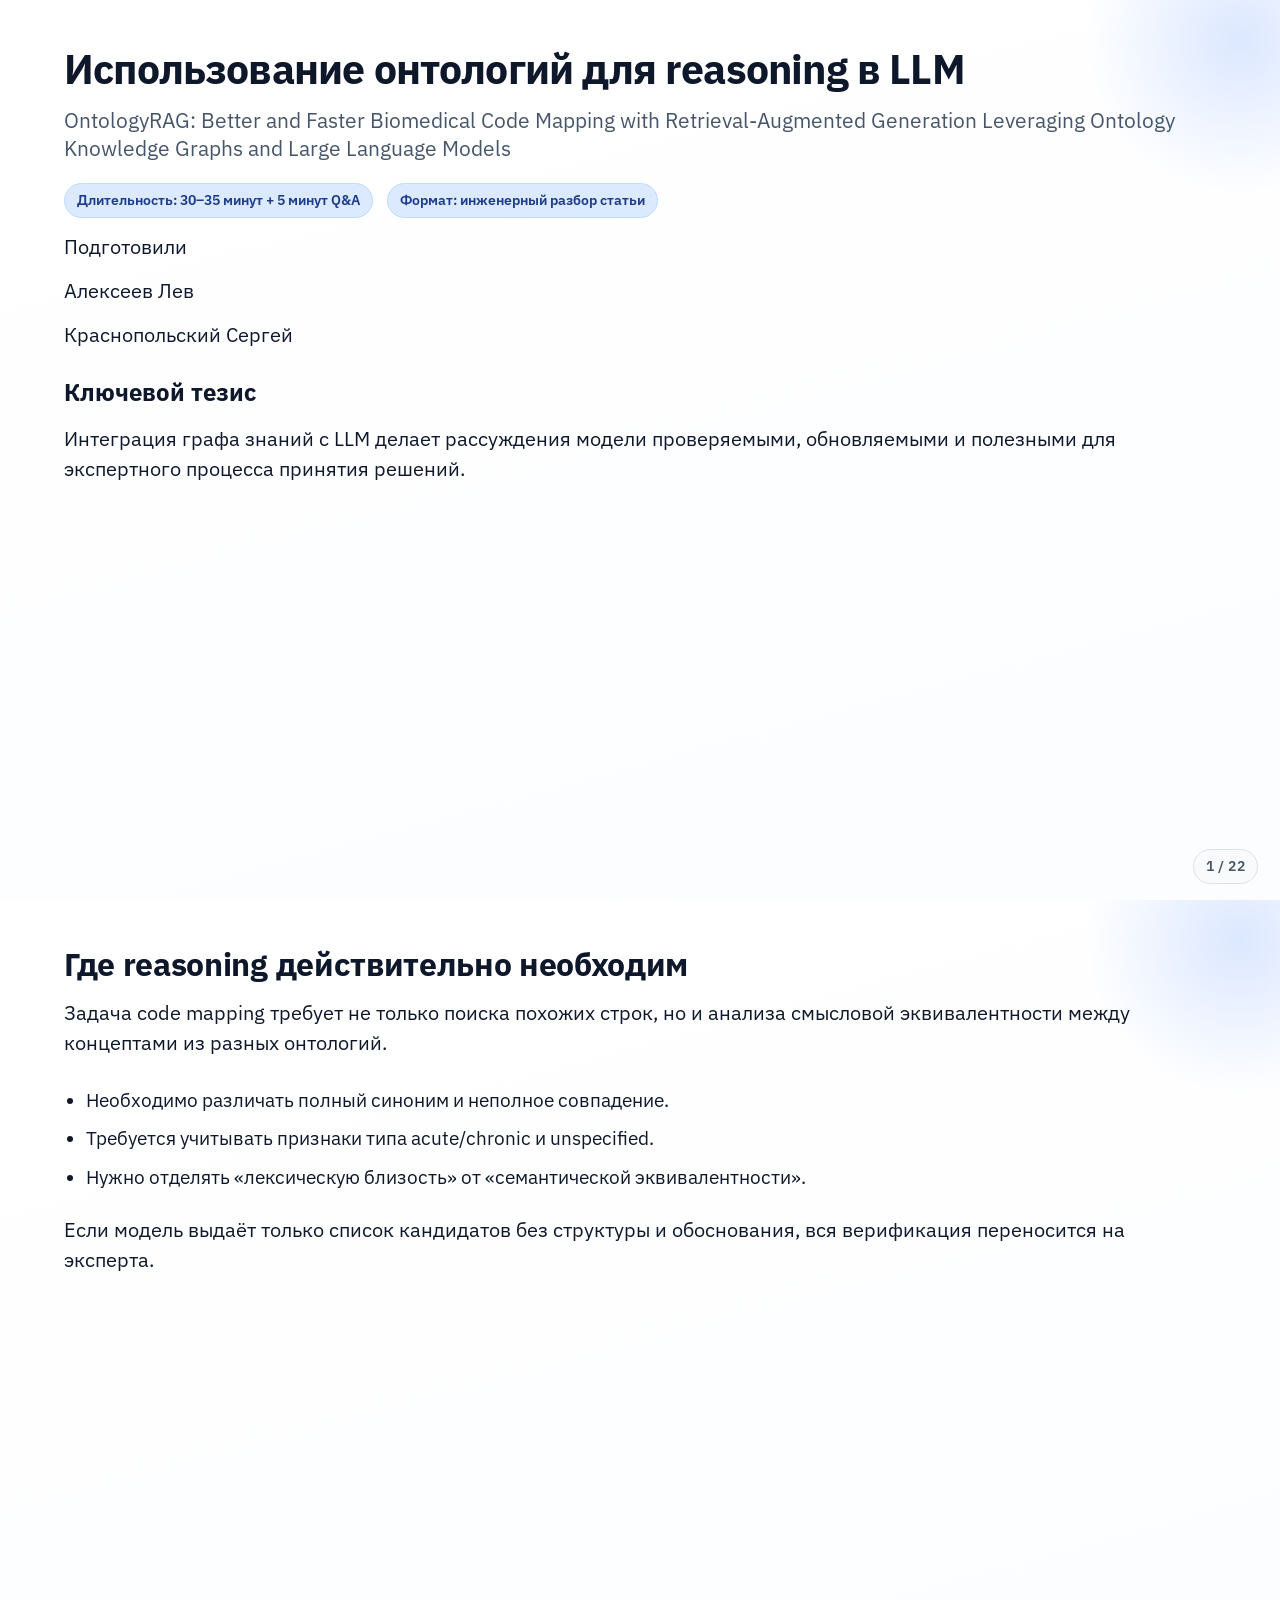
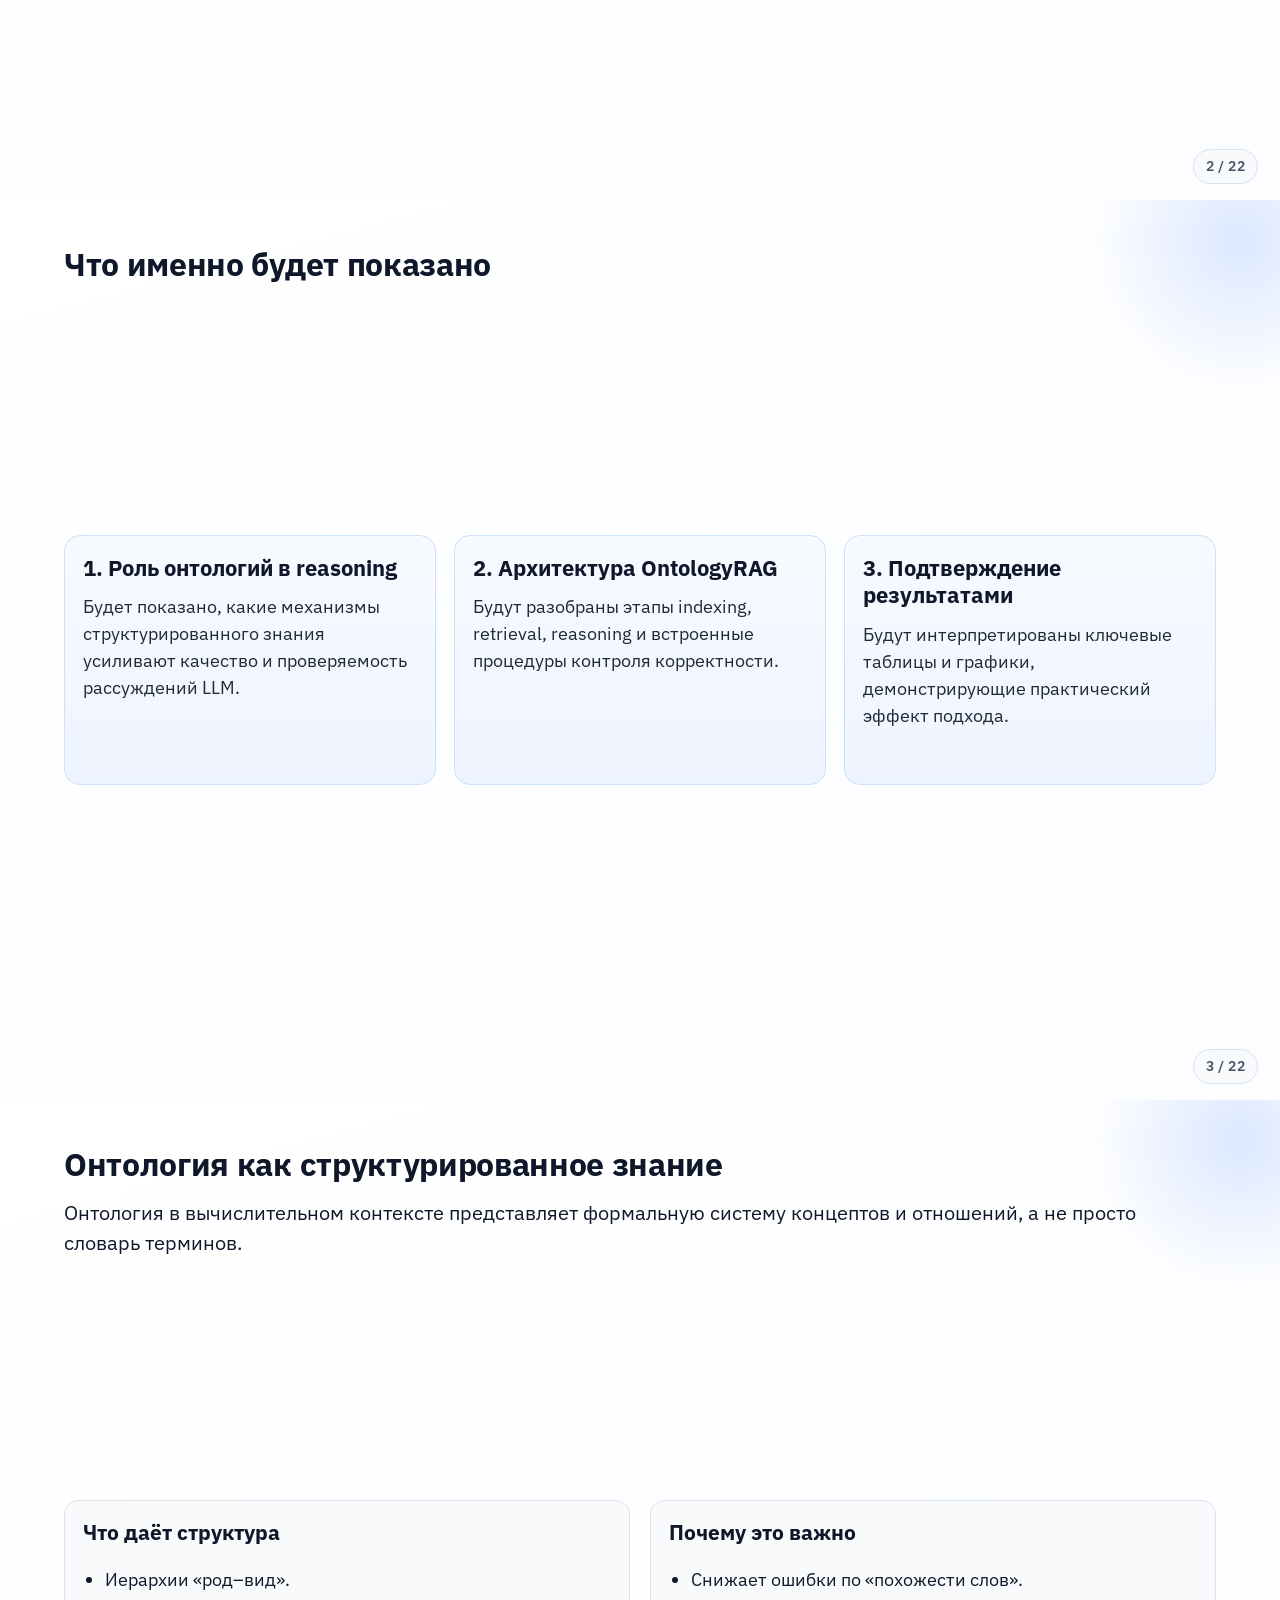
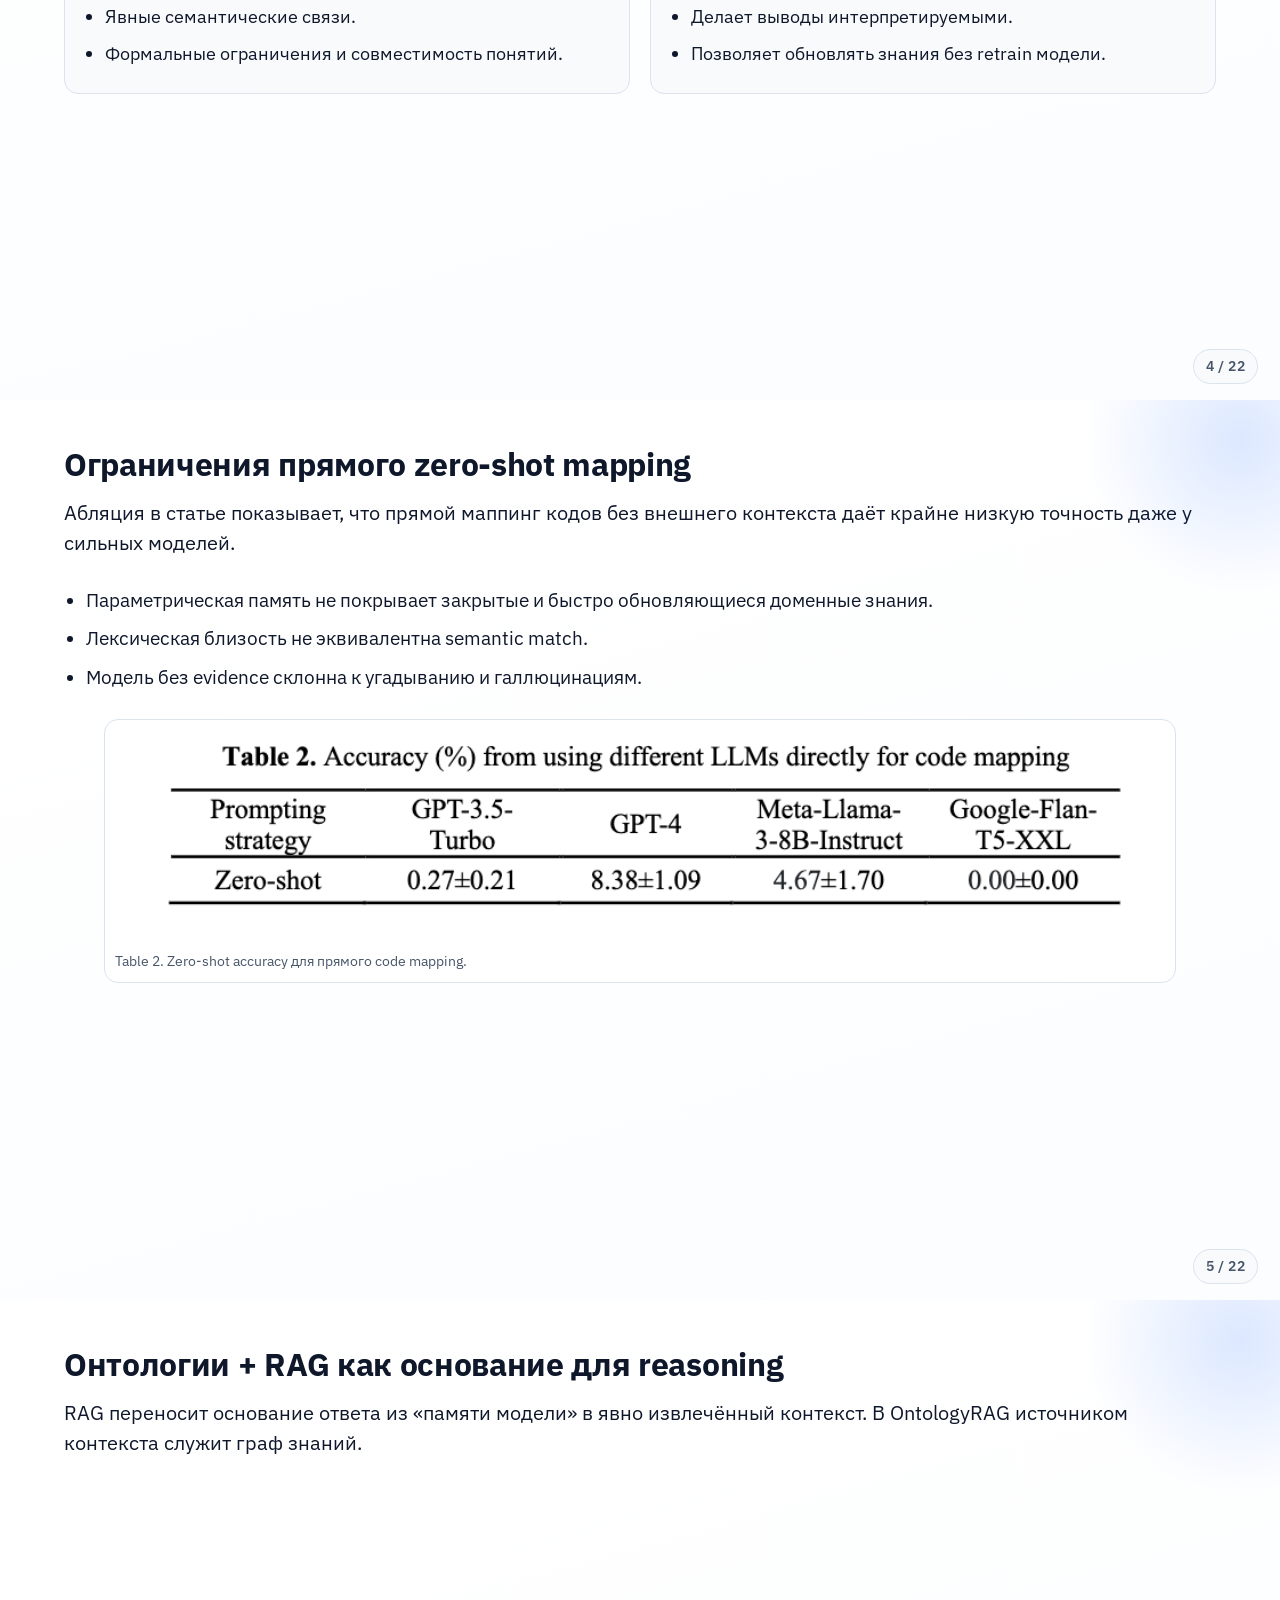
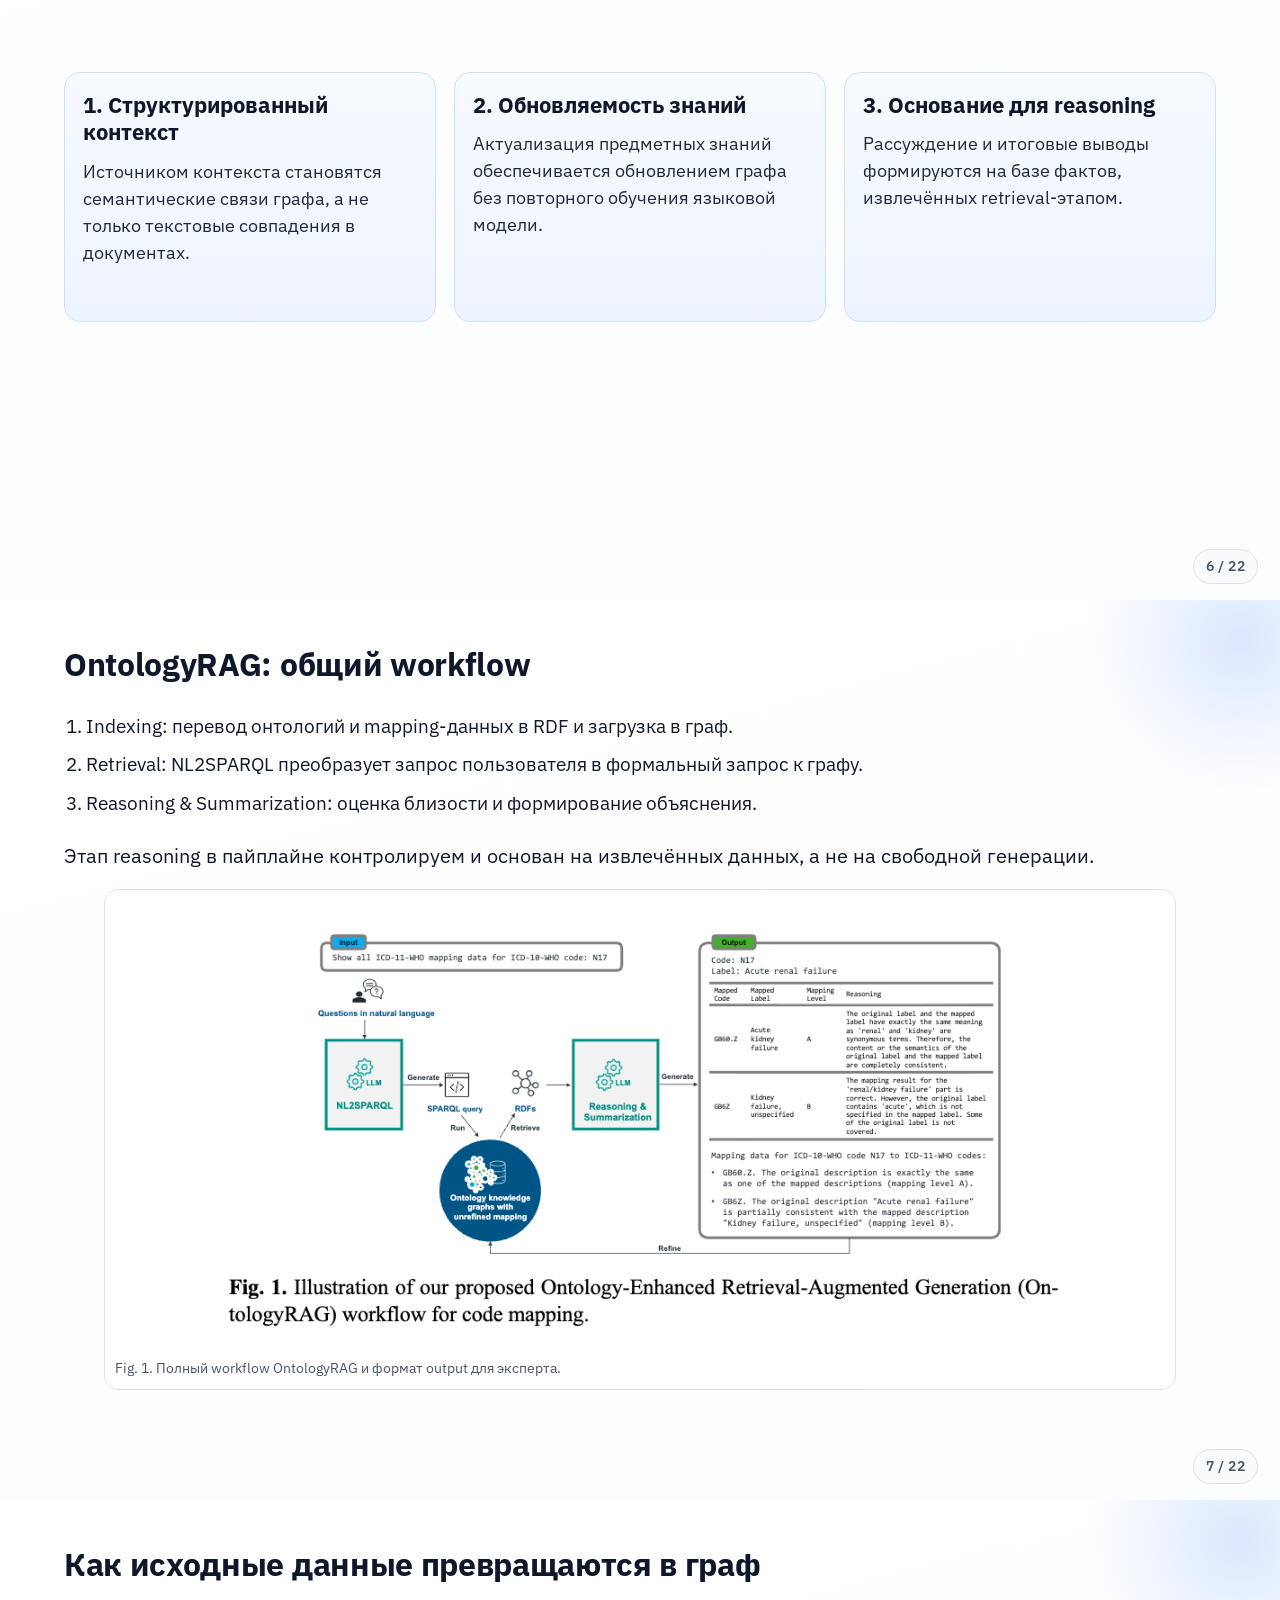
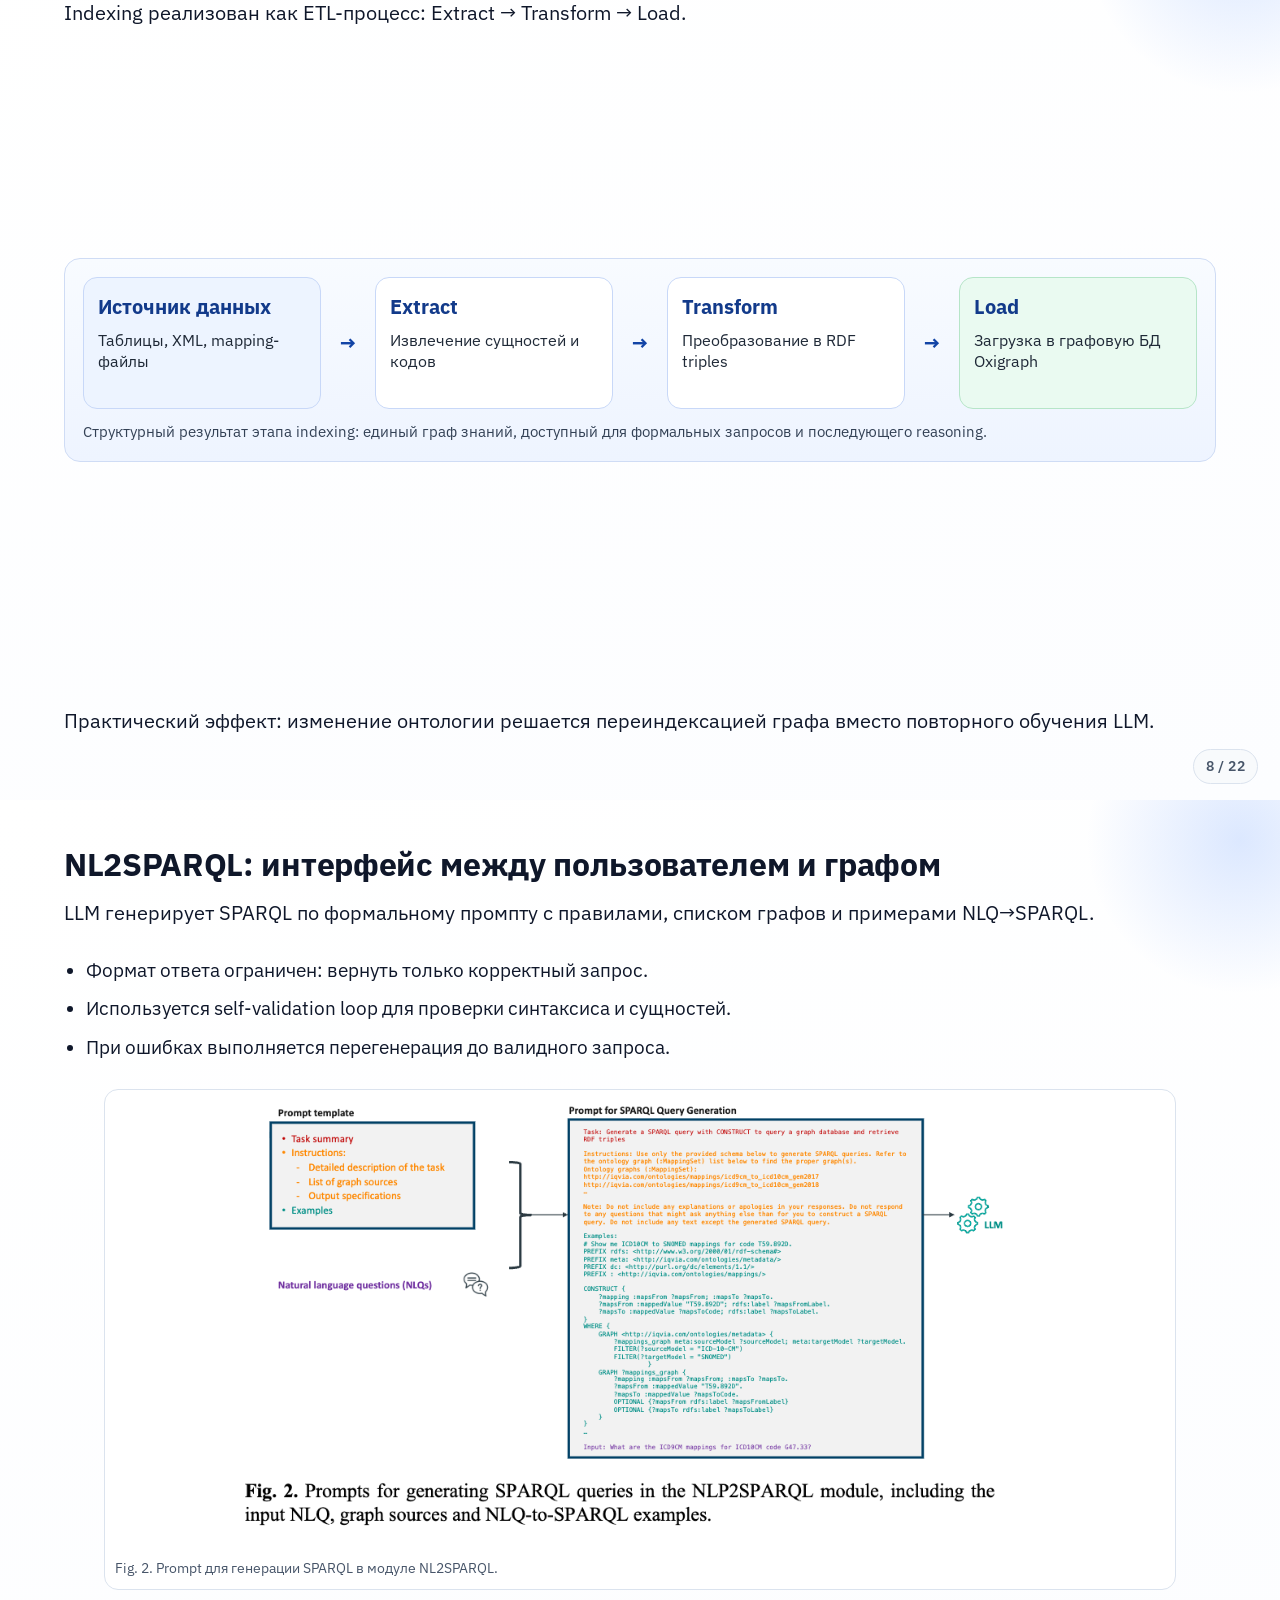
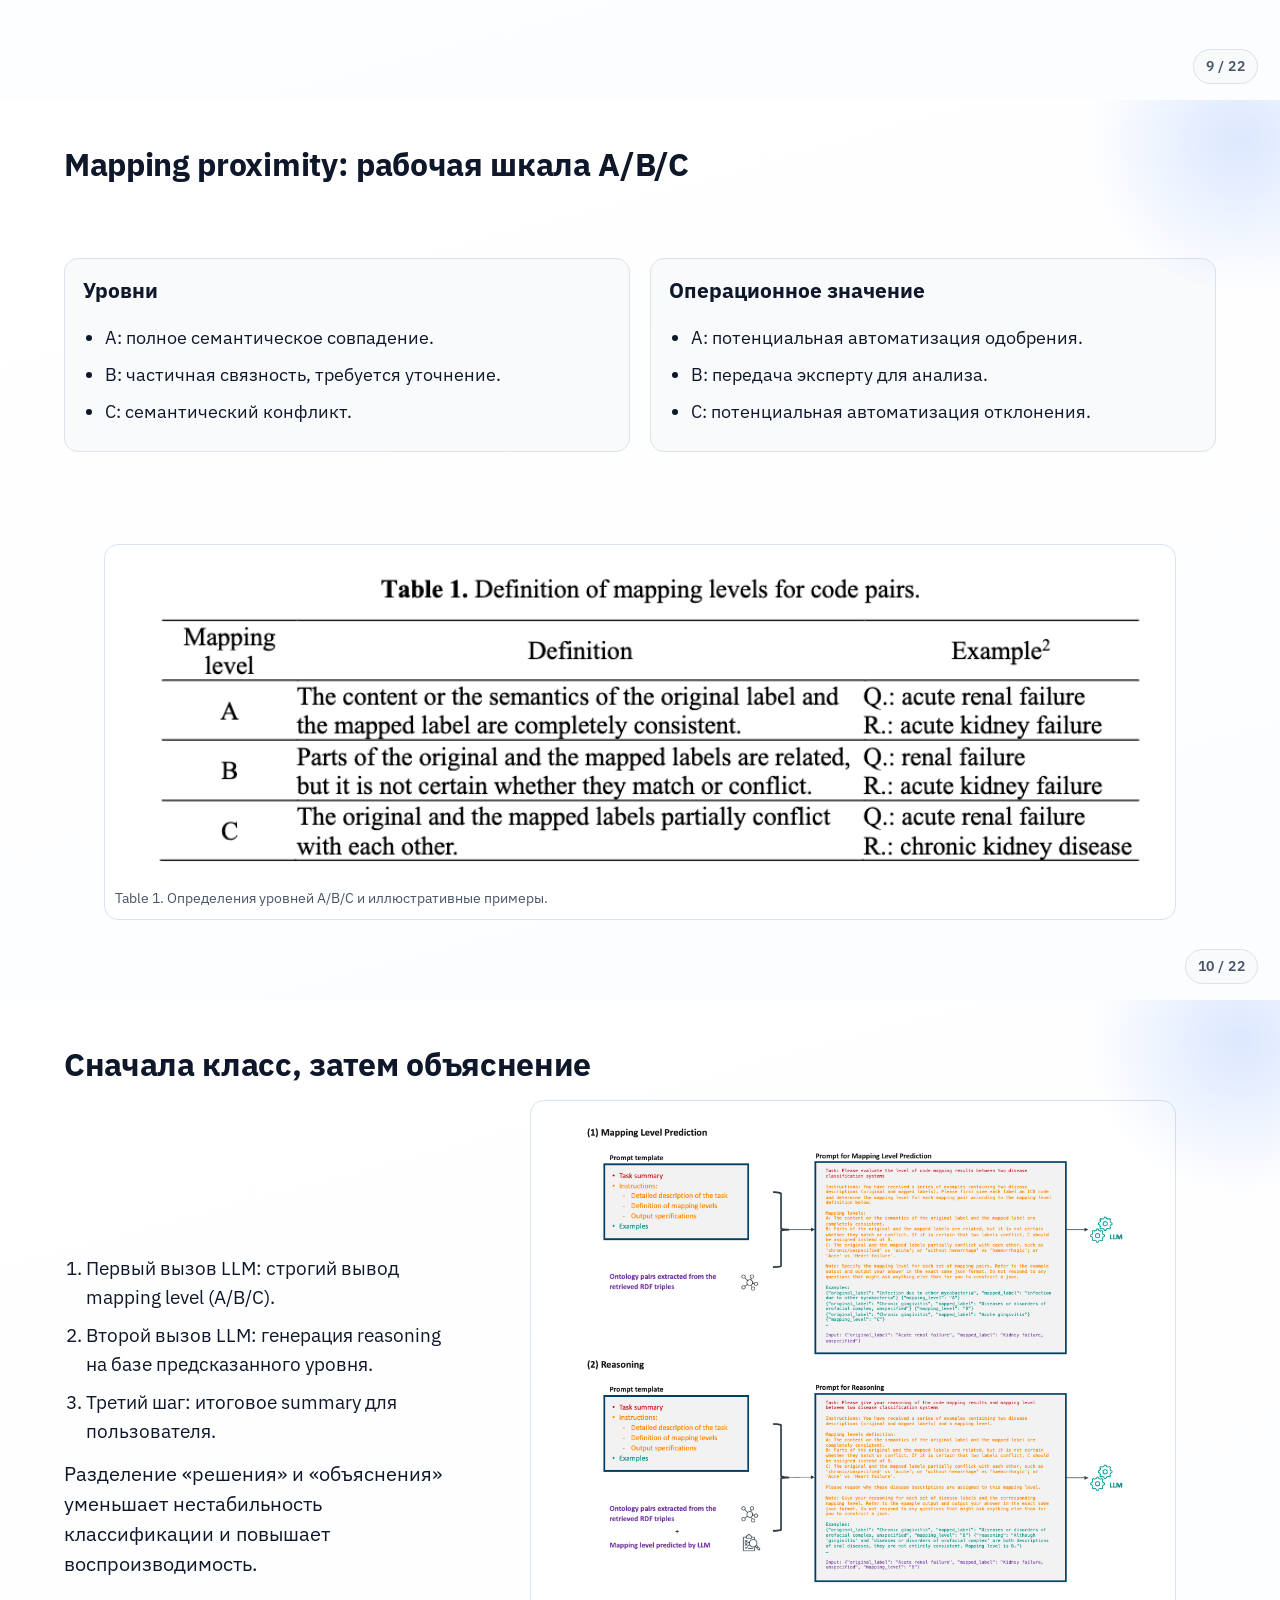
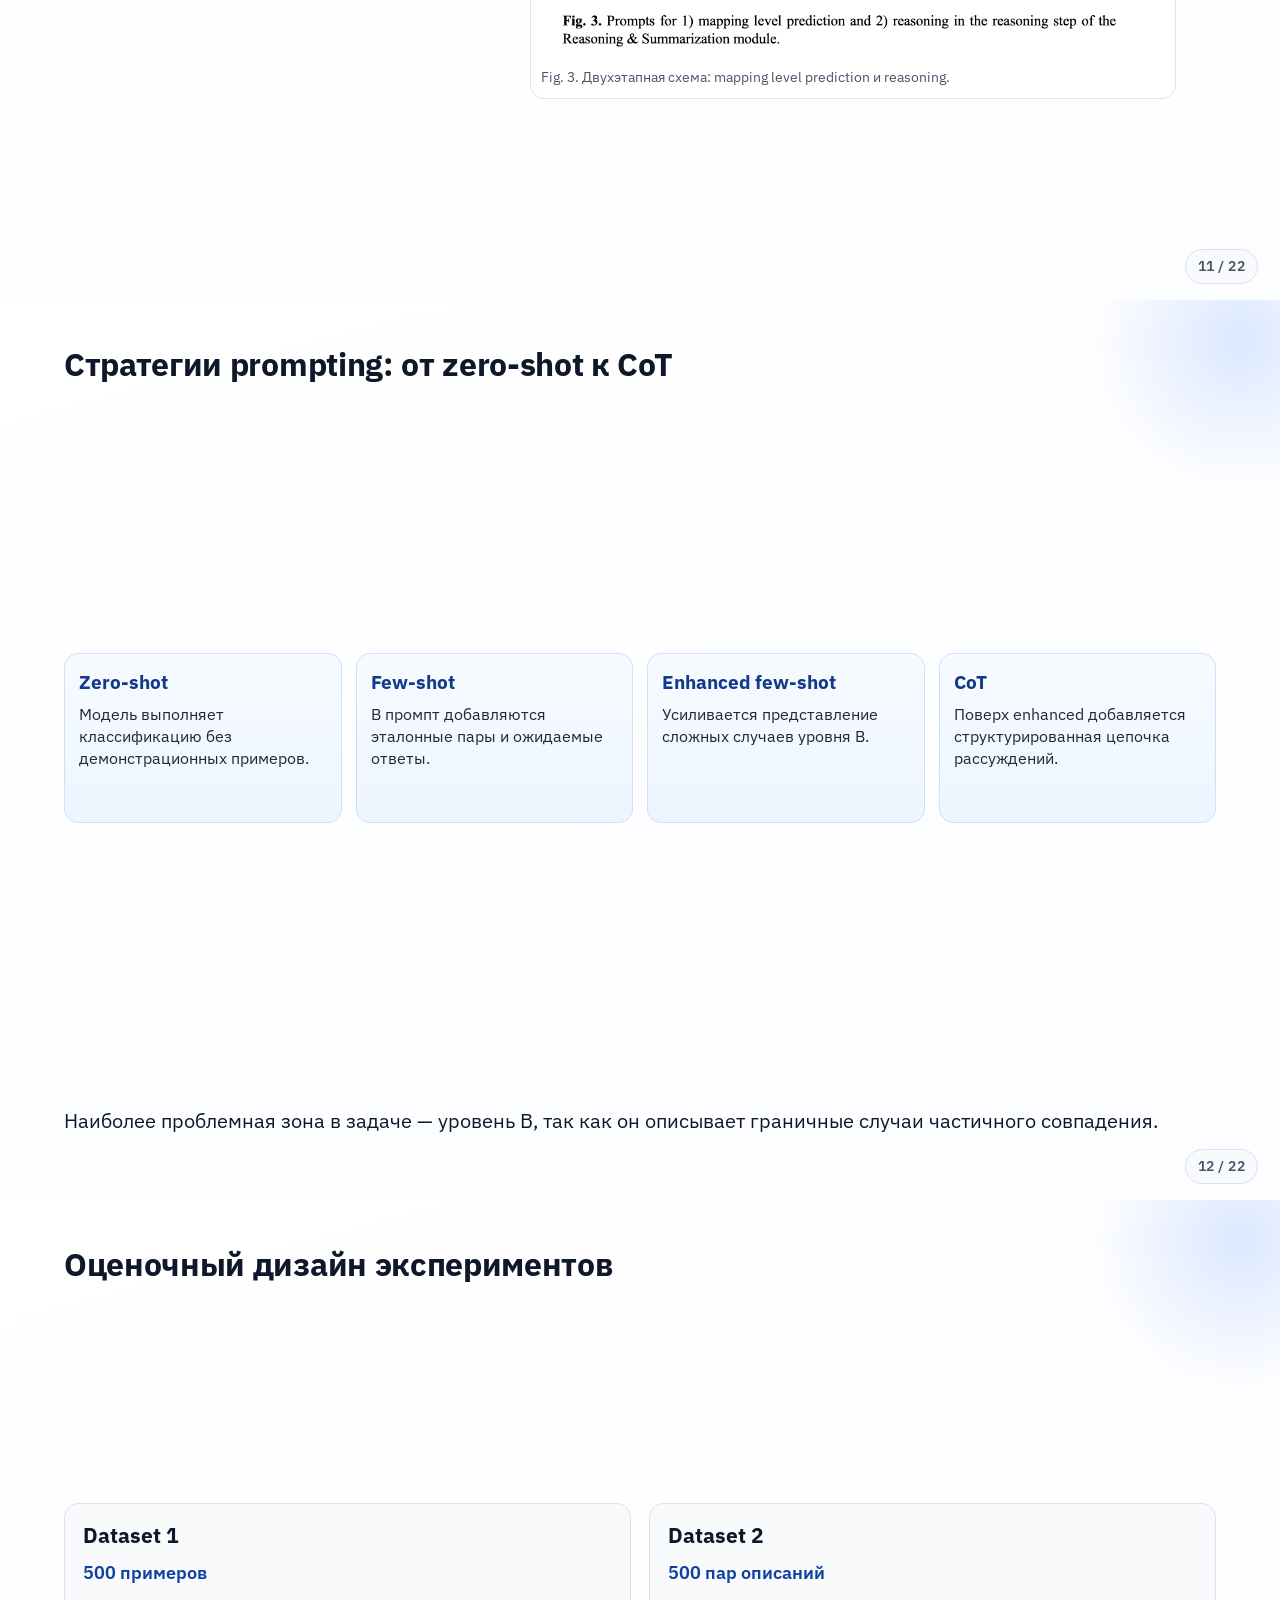
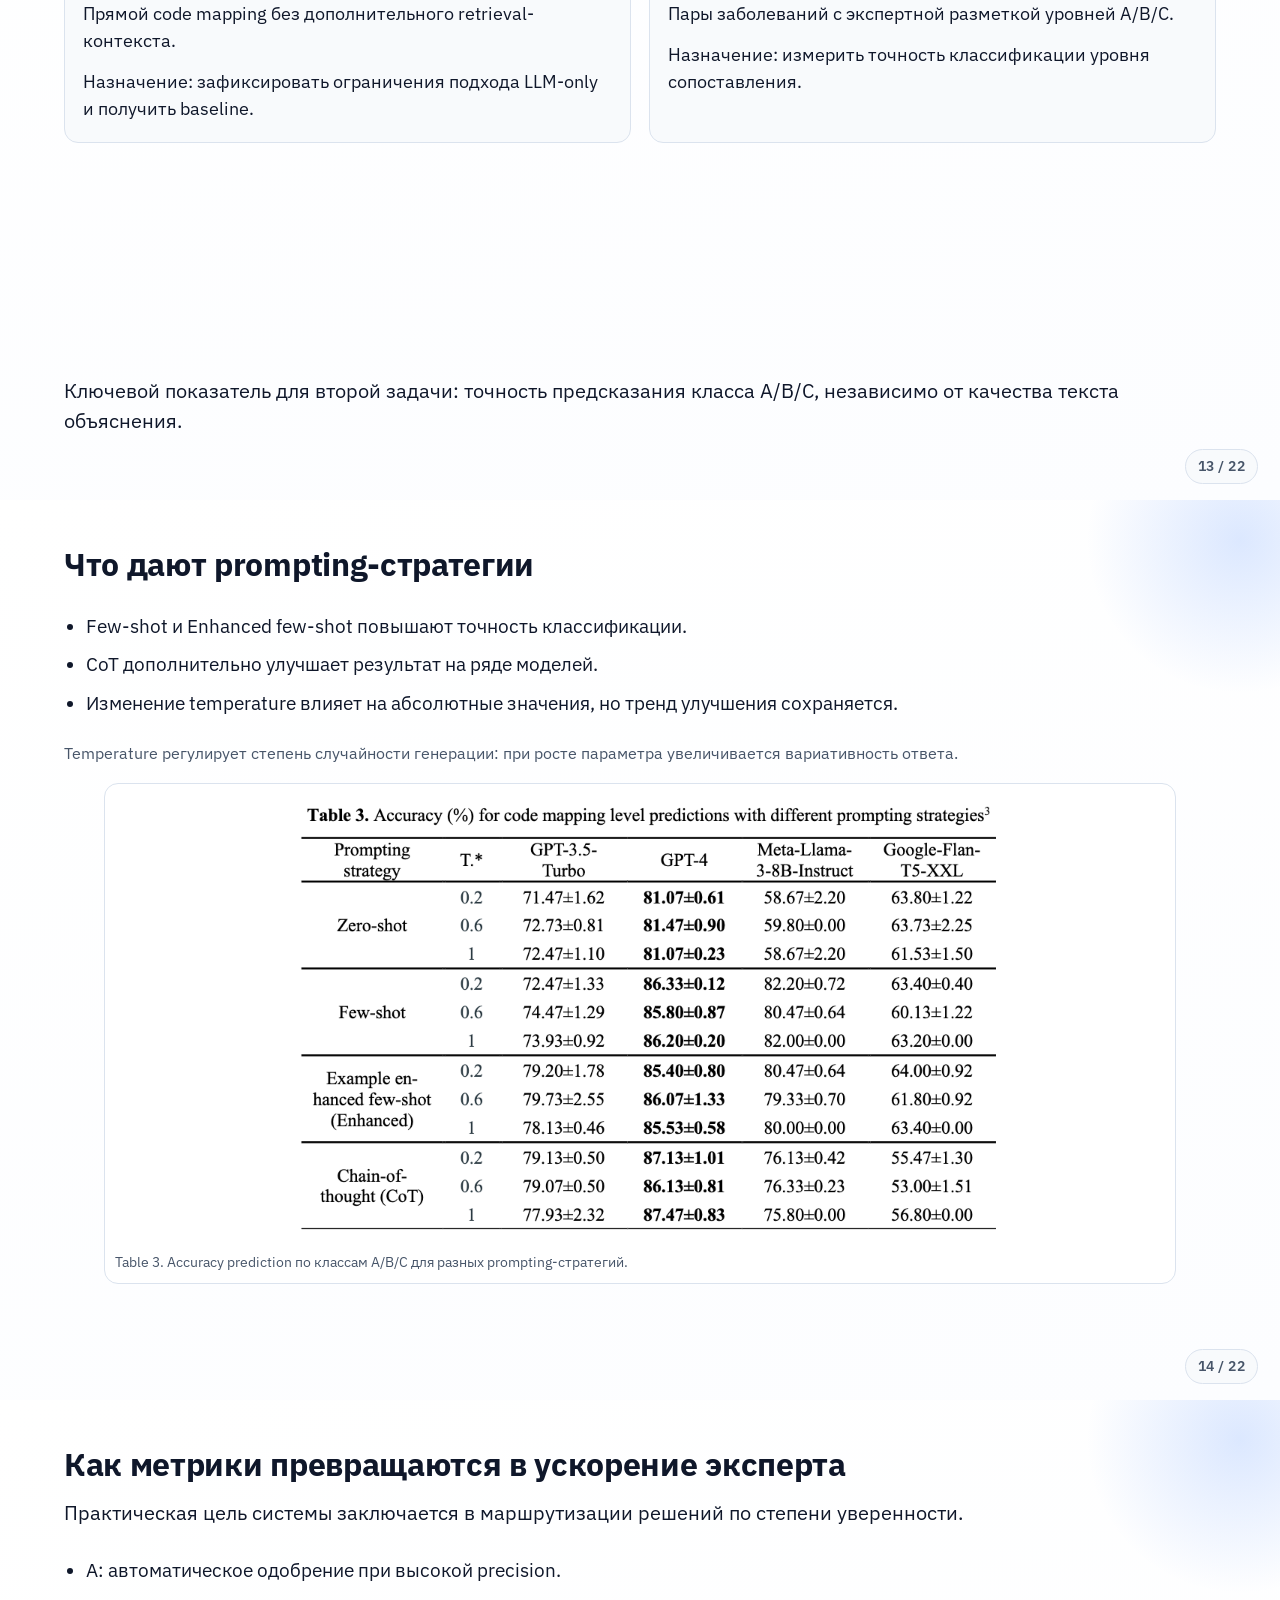
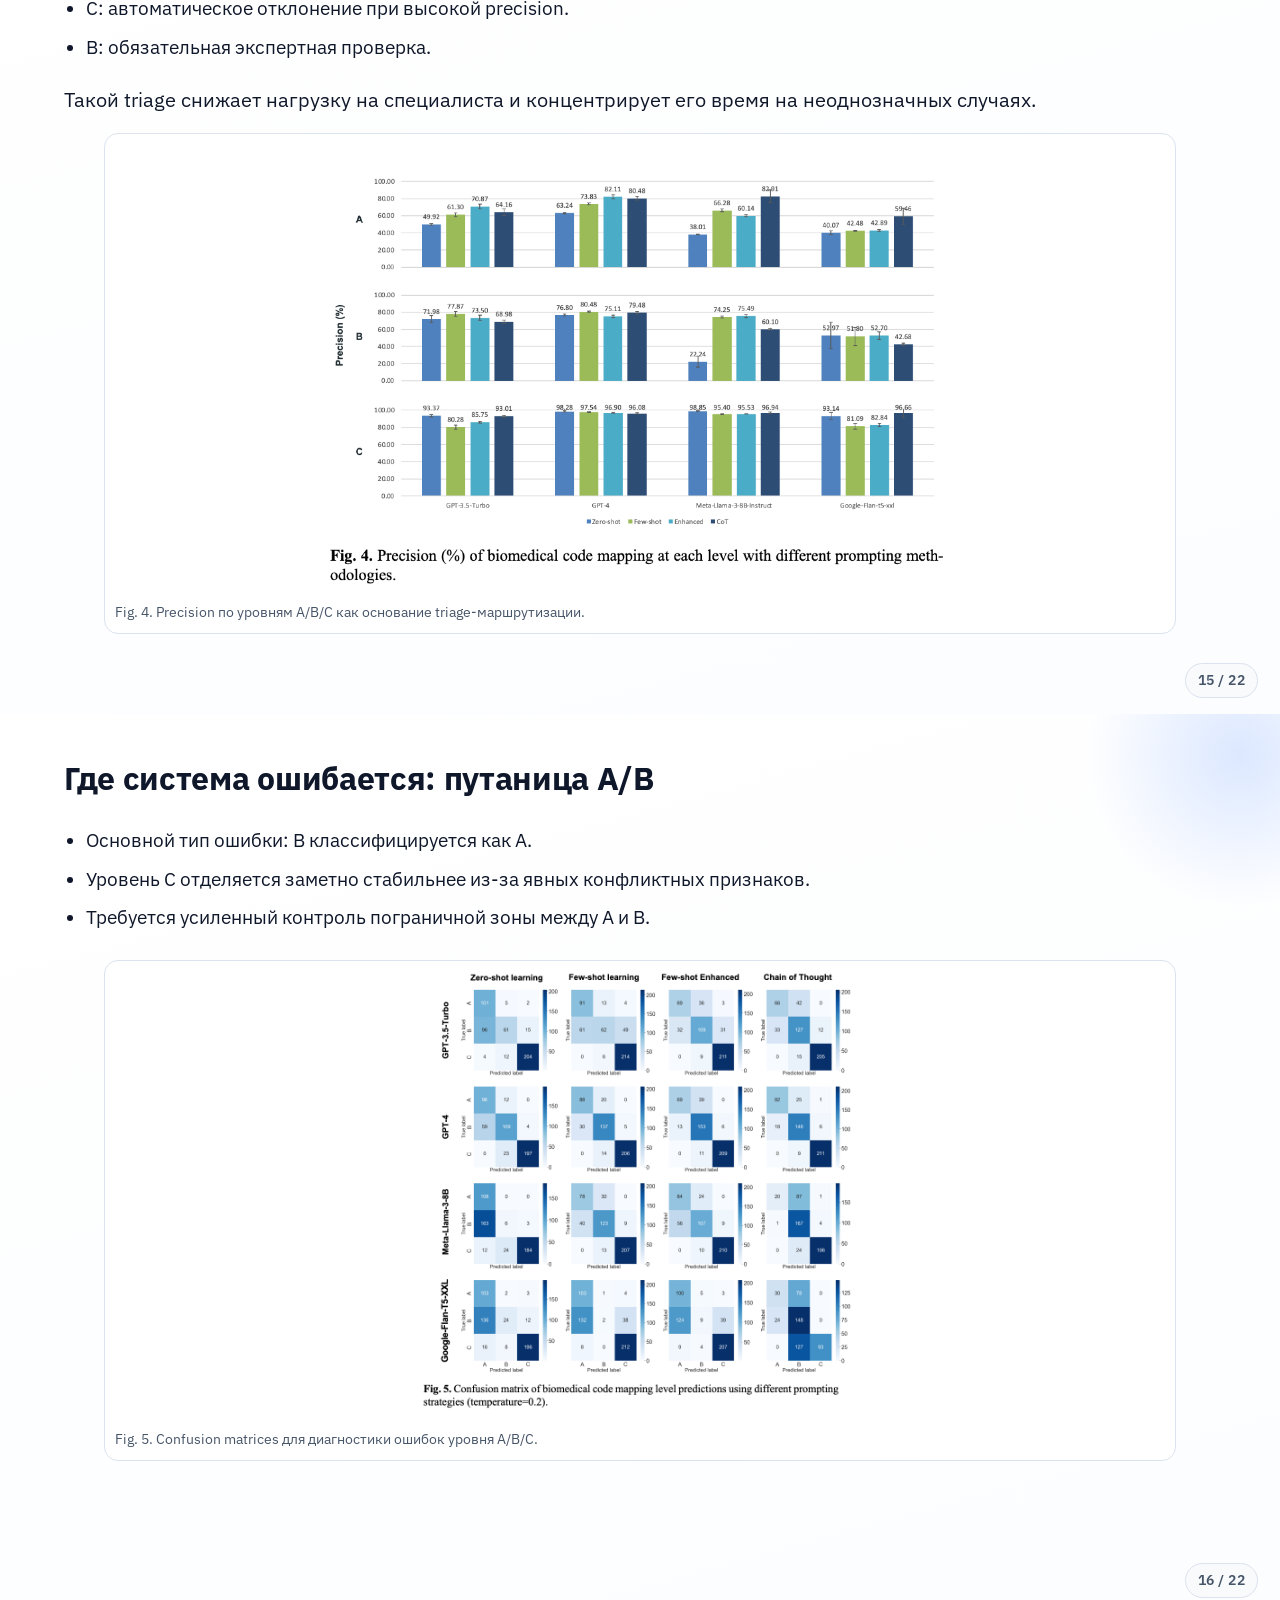
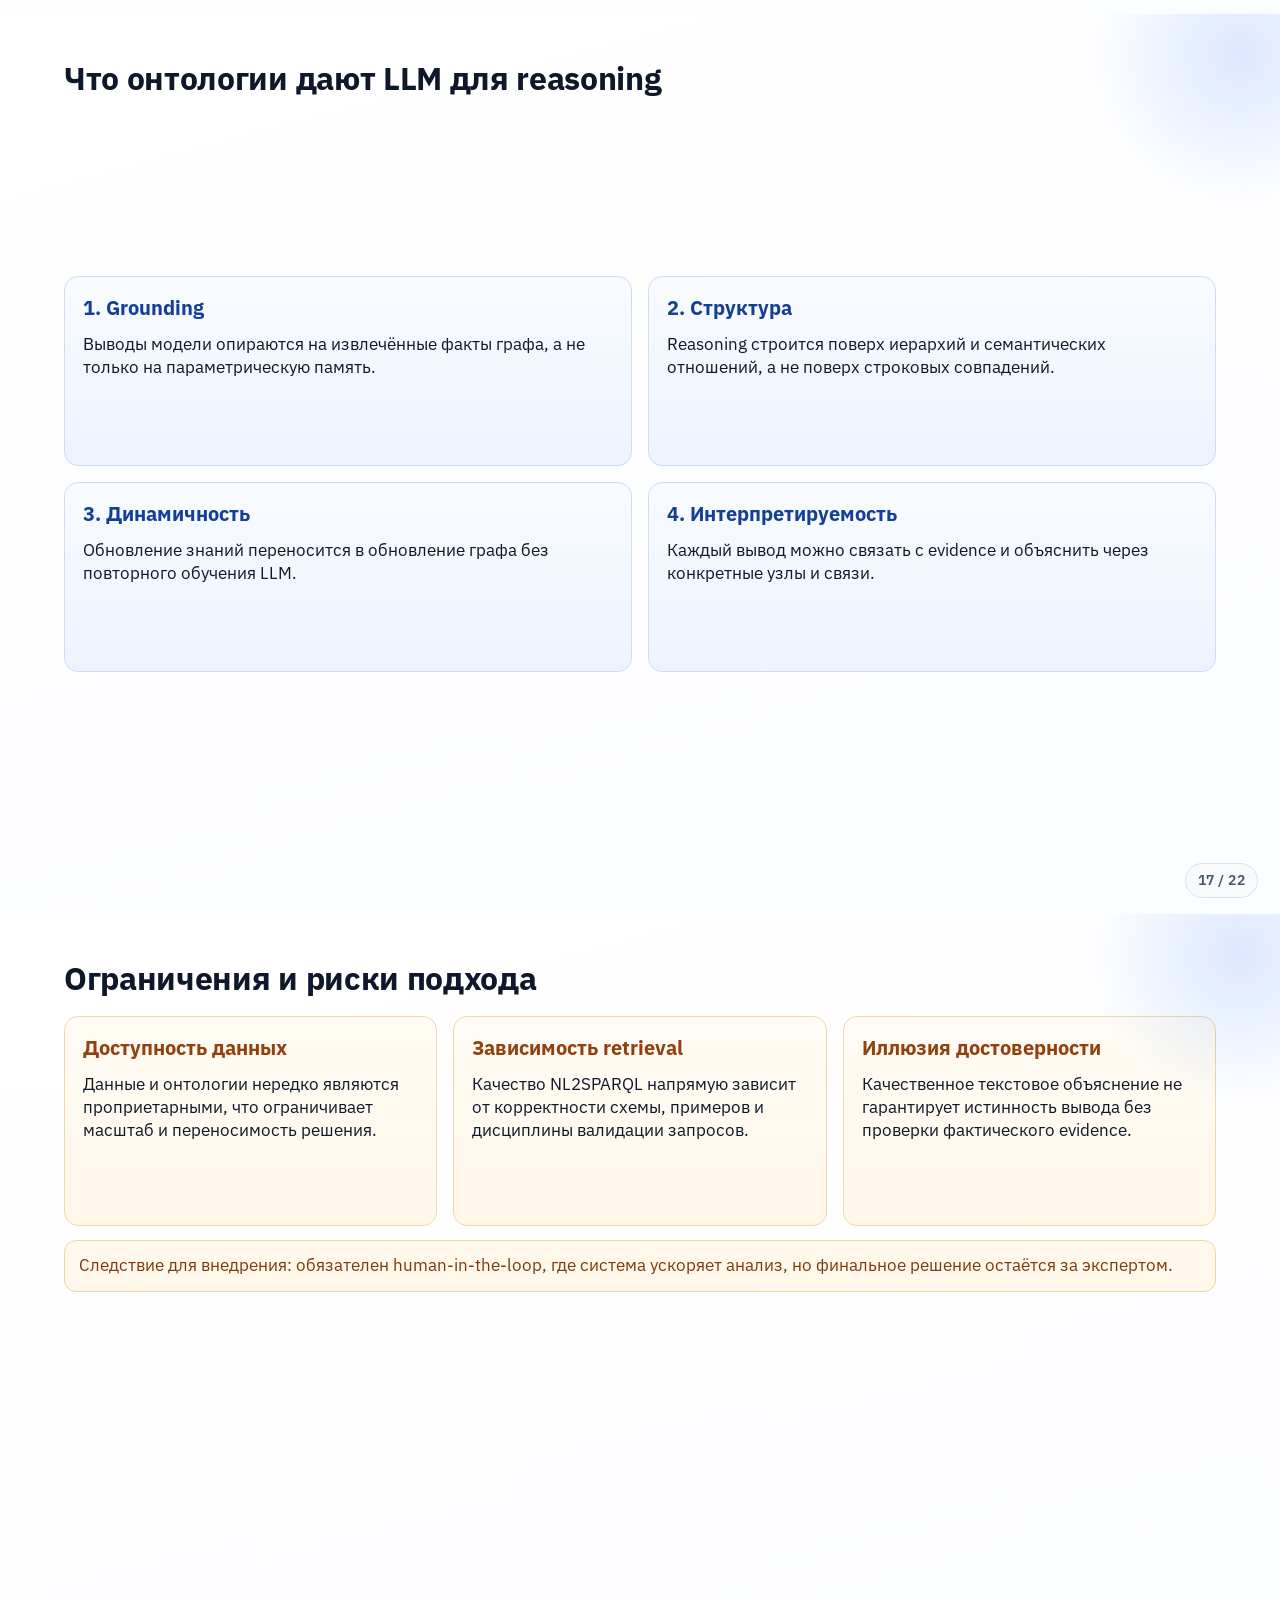
==== commit 60bd2f0b: "authors" ====
--- a/index.html
+++ b/index.html
@@ -18,6 +18,11 @@
       <div class="meta">
         <span class="meta-chip">Длительность: 30–35 минут + 5 минут Q&A</span>
         <span class="meta-chip">Формат: инженерный разбор статьи</span>
+      </div>
+      <div class="authors-block" aria-label="Авторы доклада">
+        <p class="authors-title">Подготовили</p>
+        <p class="author-name">Алексеев Лев</p>
+        <p class="author-name">Краснопольский Сергей</p>
       </div>
       <p class="footer-title">Ключевой тезис</p>
       <p>Интеграция графа знаний с LLM делает рассуждения модели проверяемыми, обновляемыми и полезными для экспертного процесса принятия решений.</p>
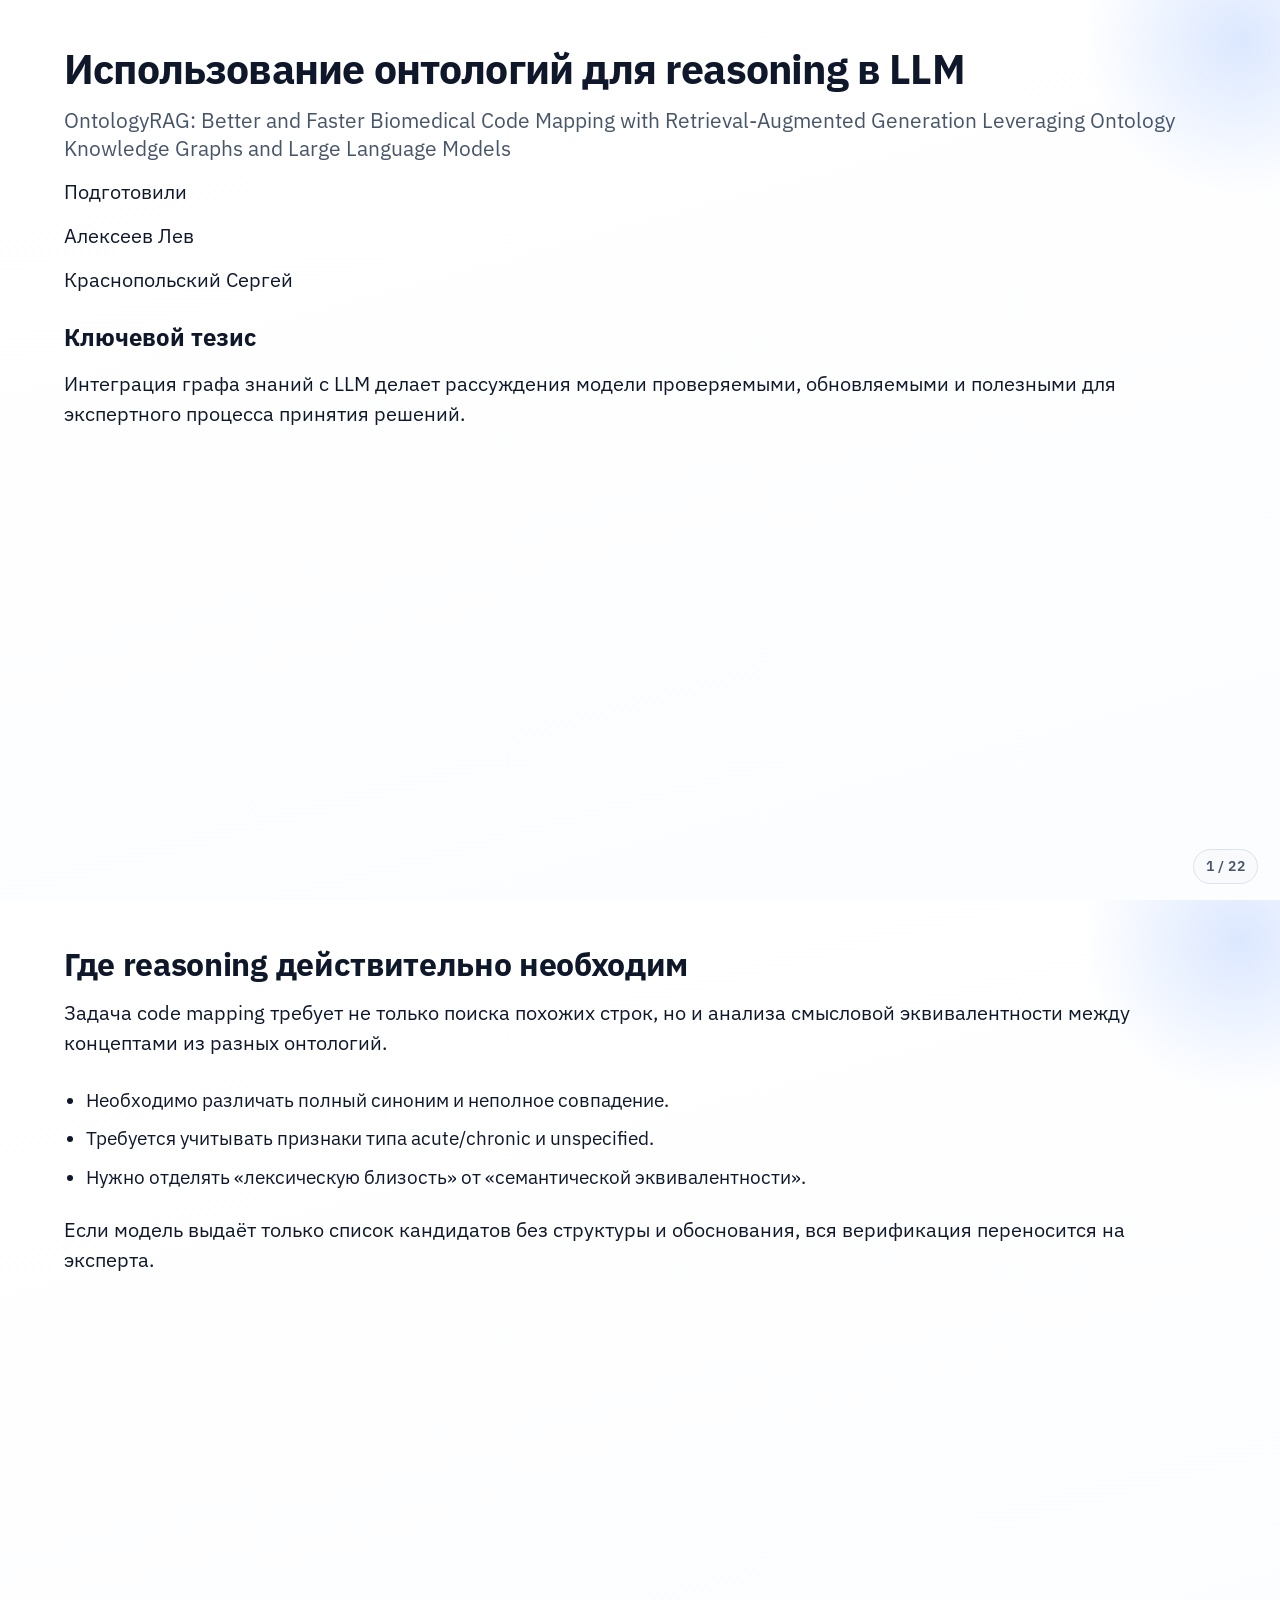
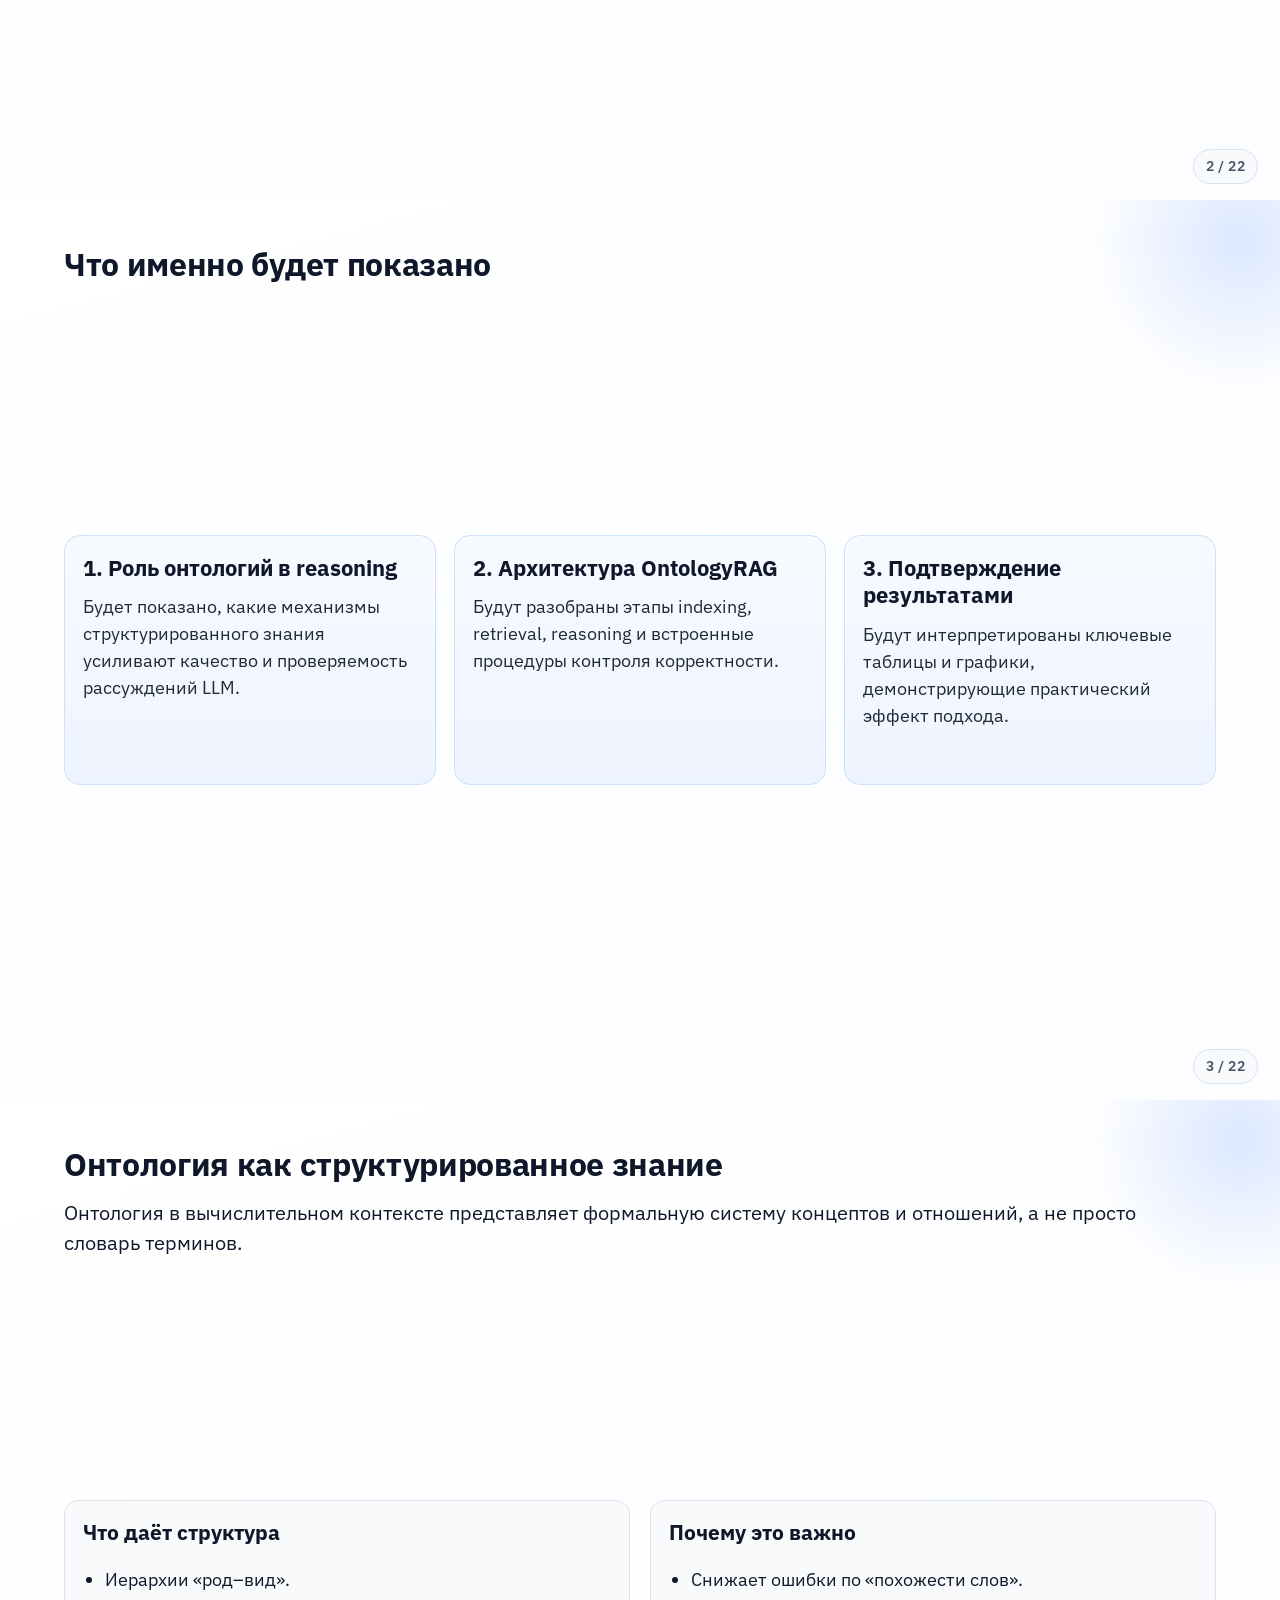
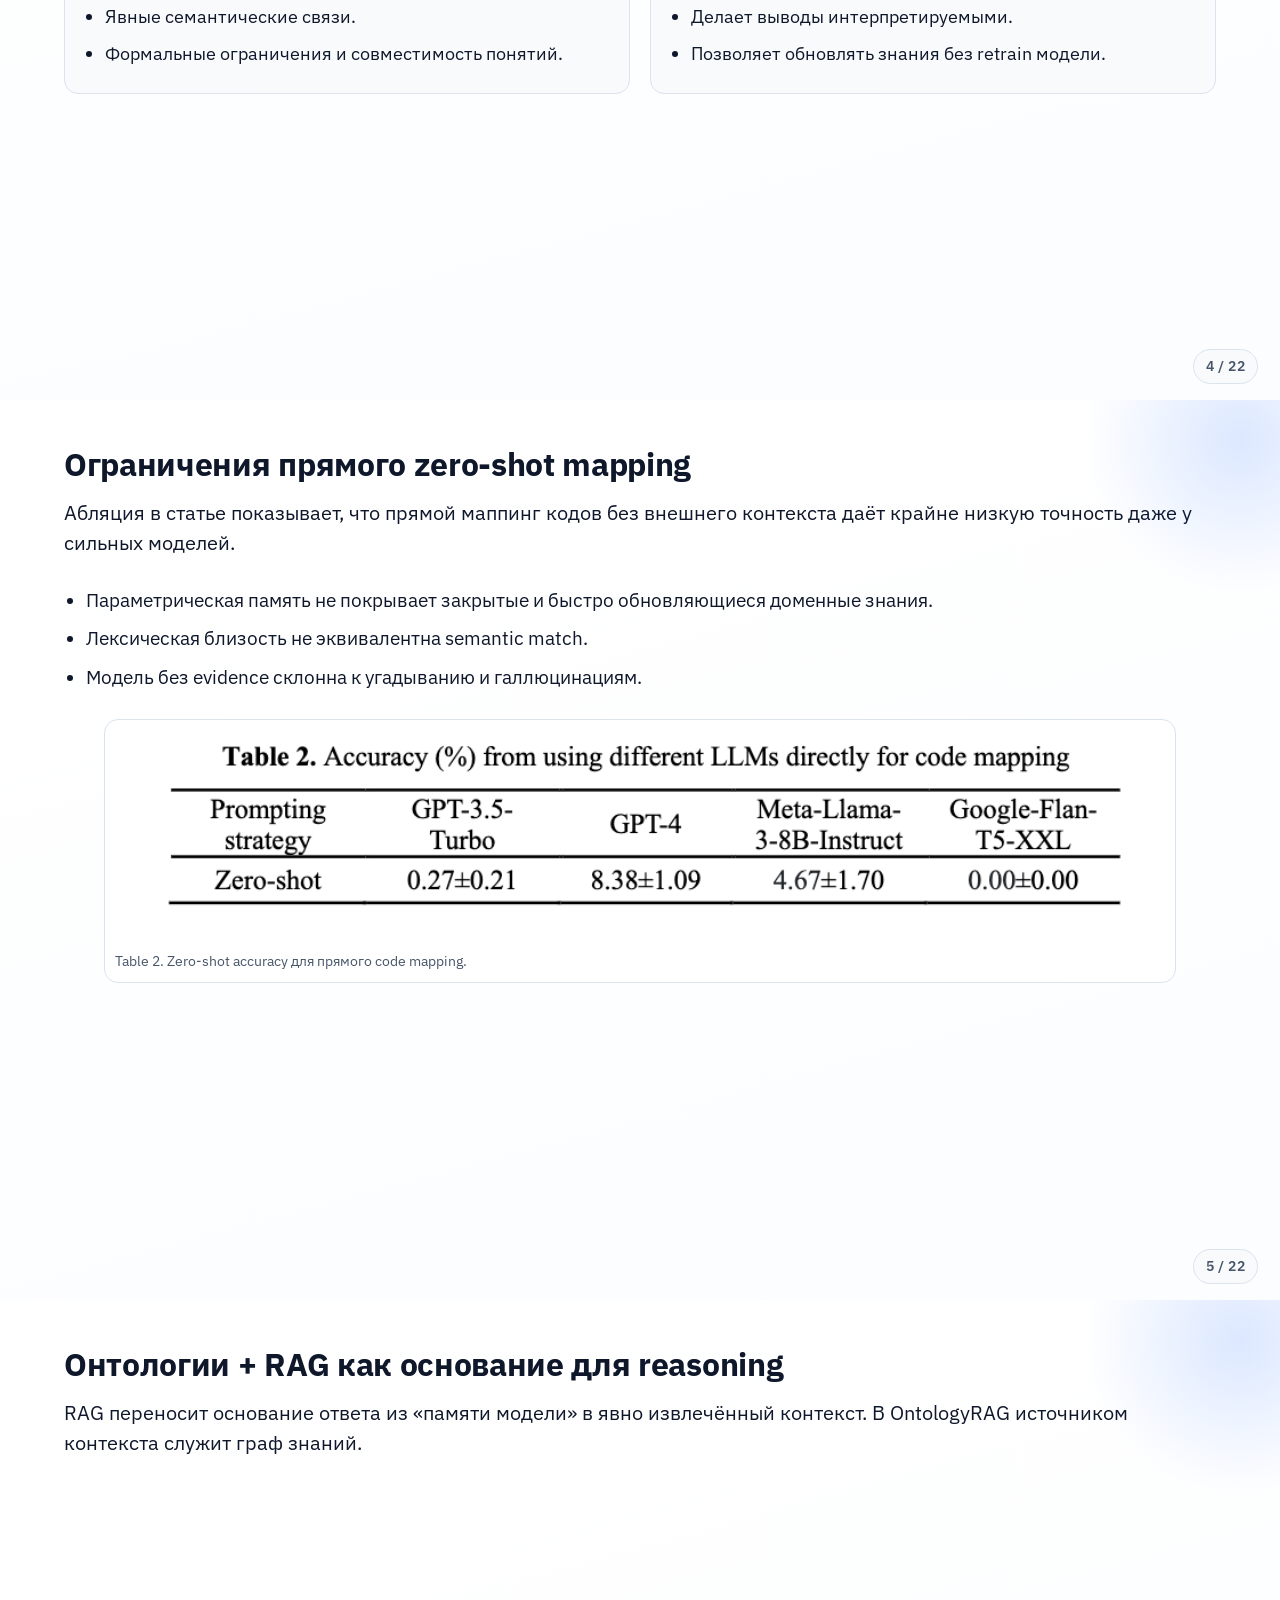
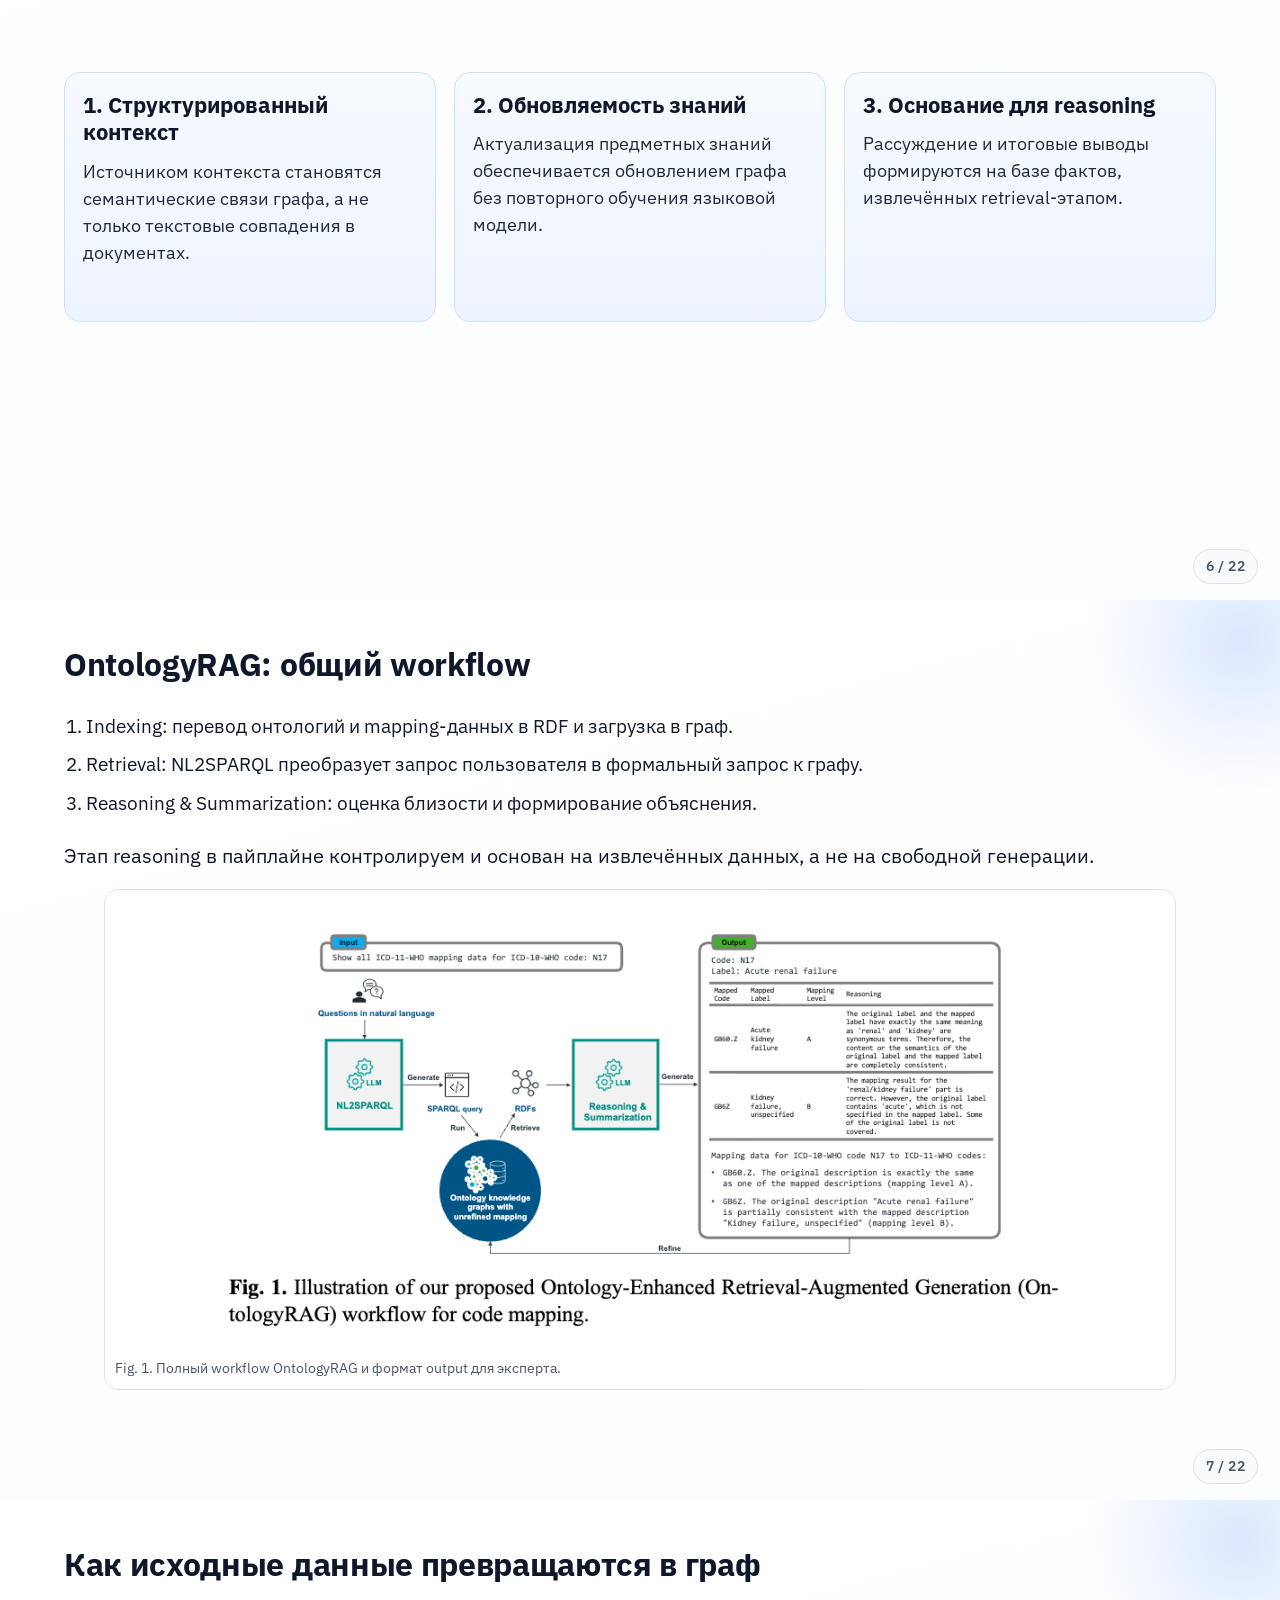
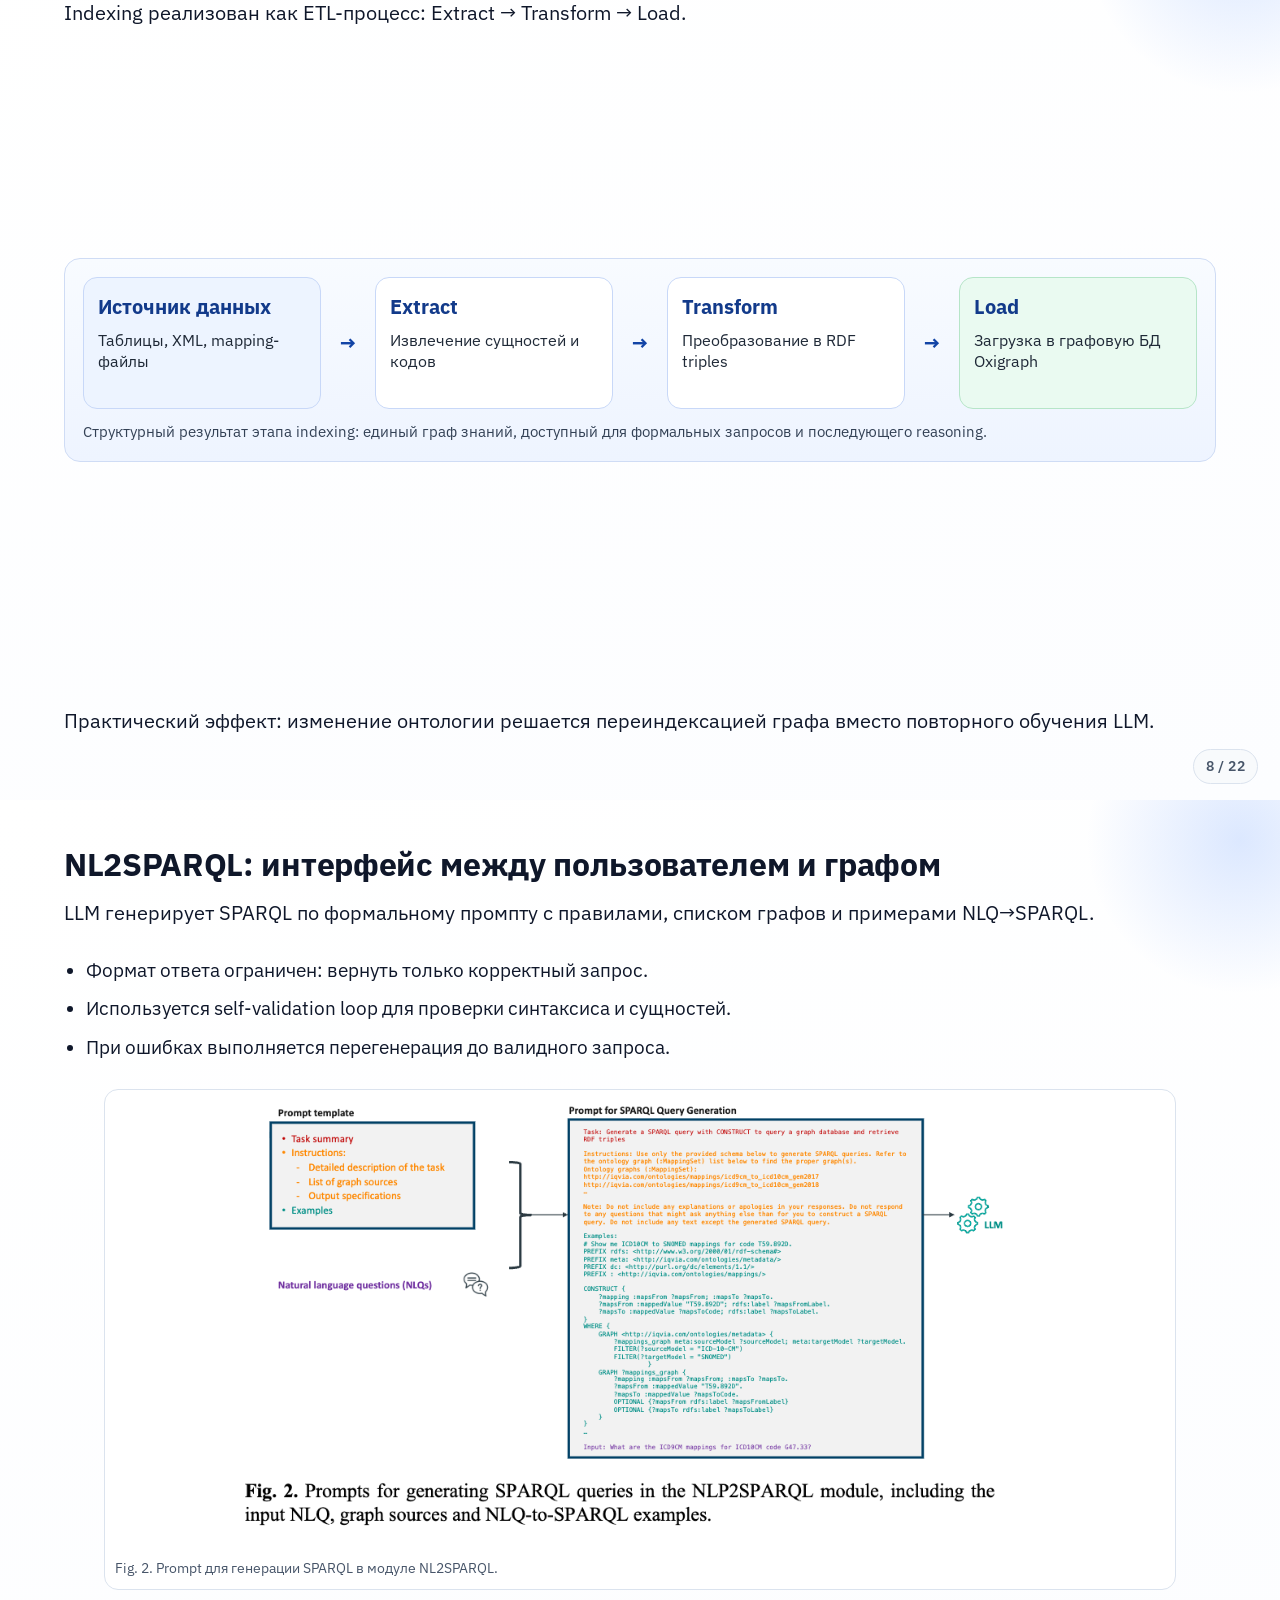
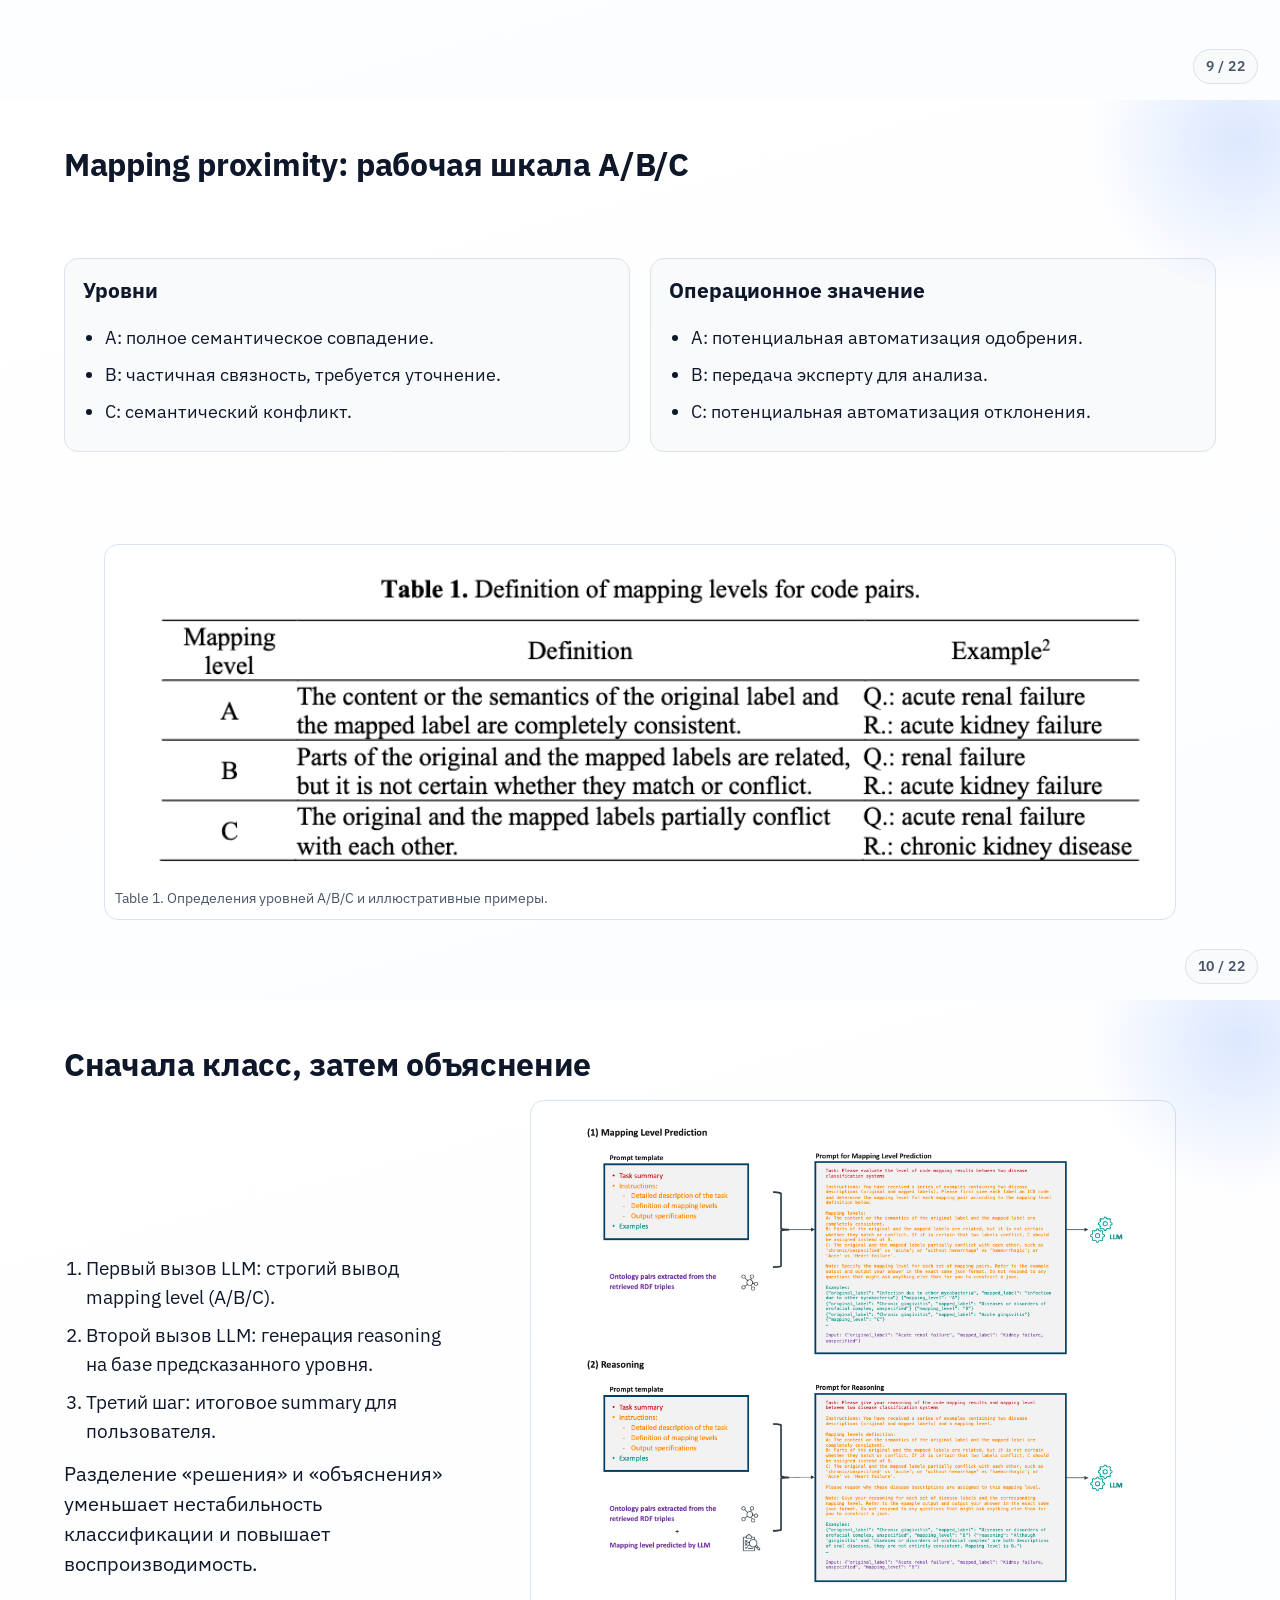
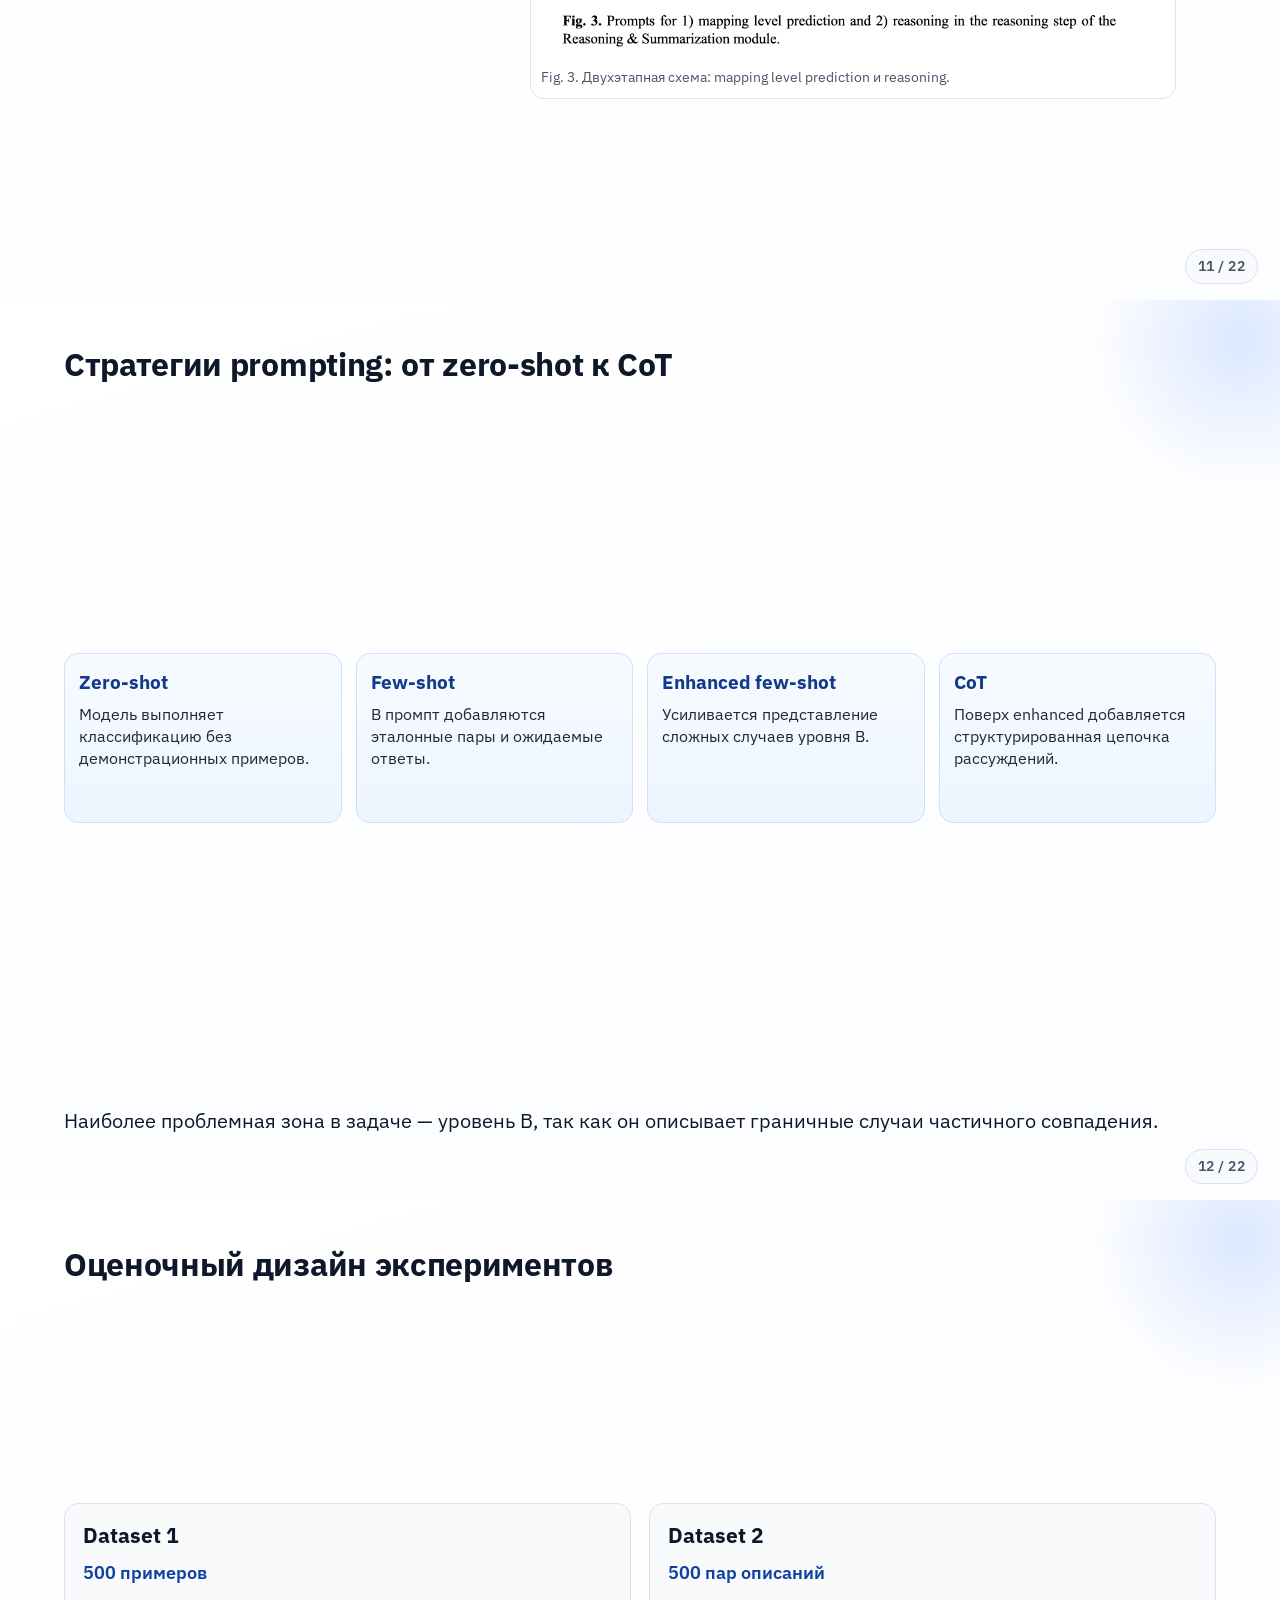
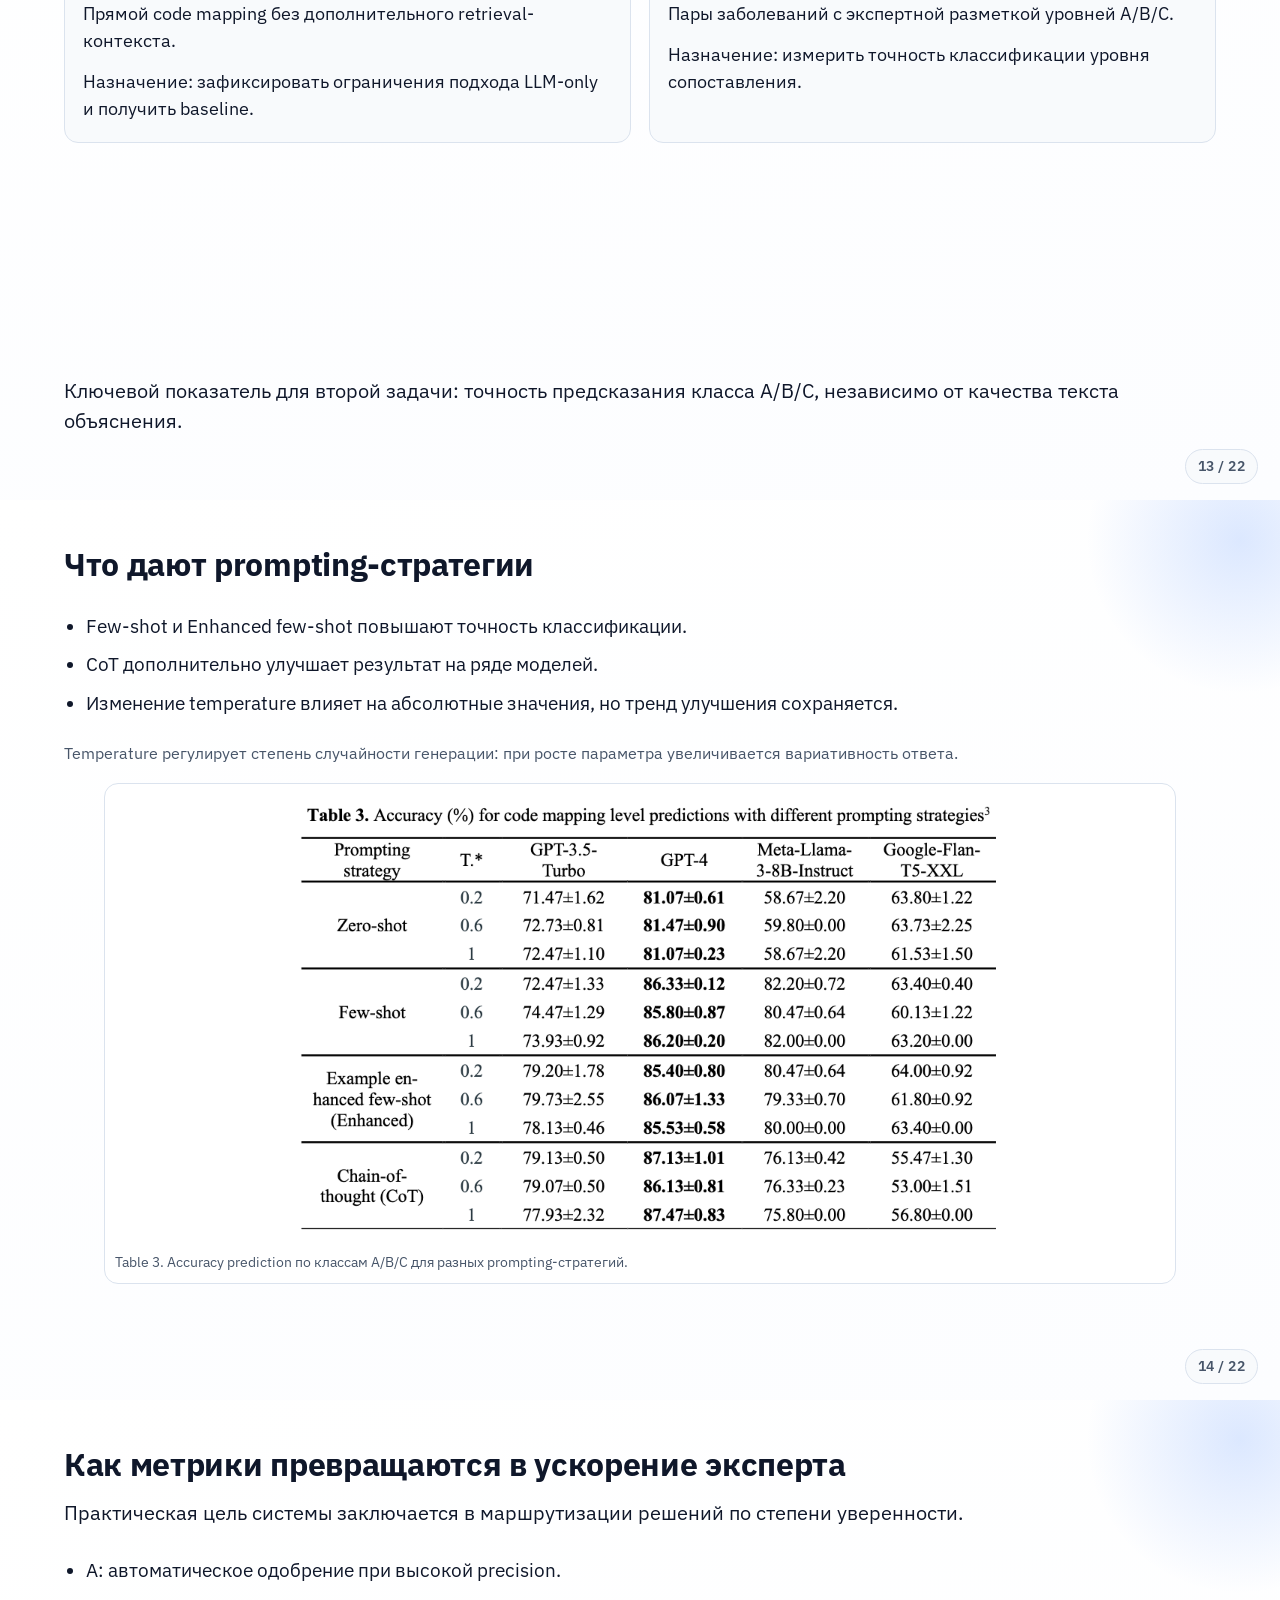
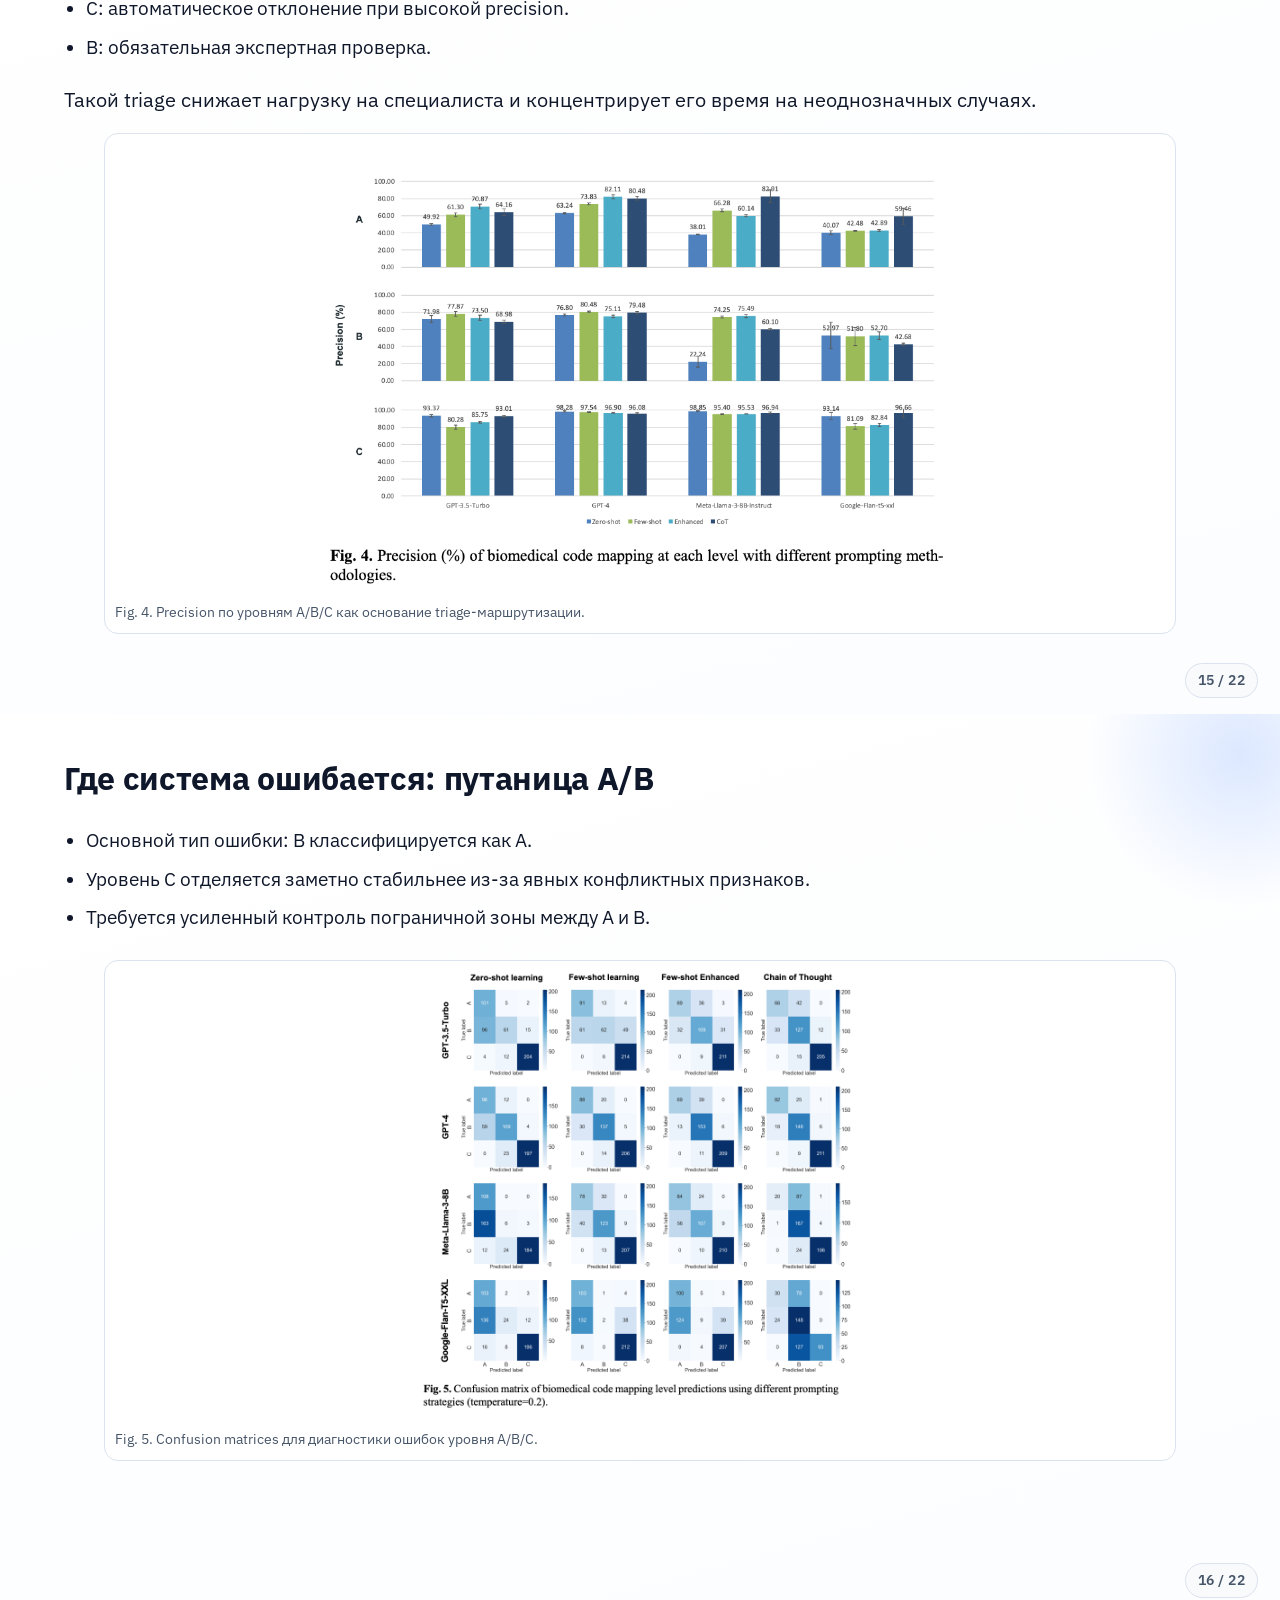
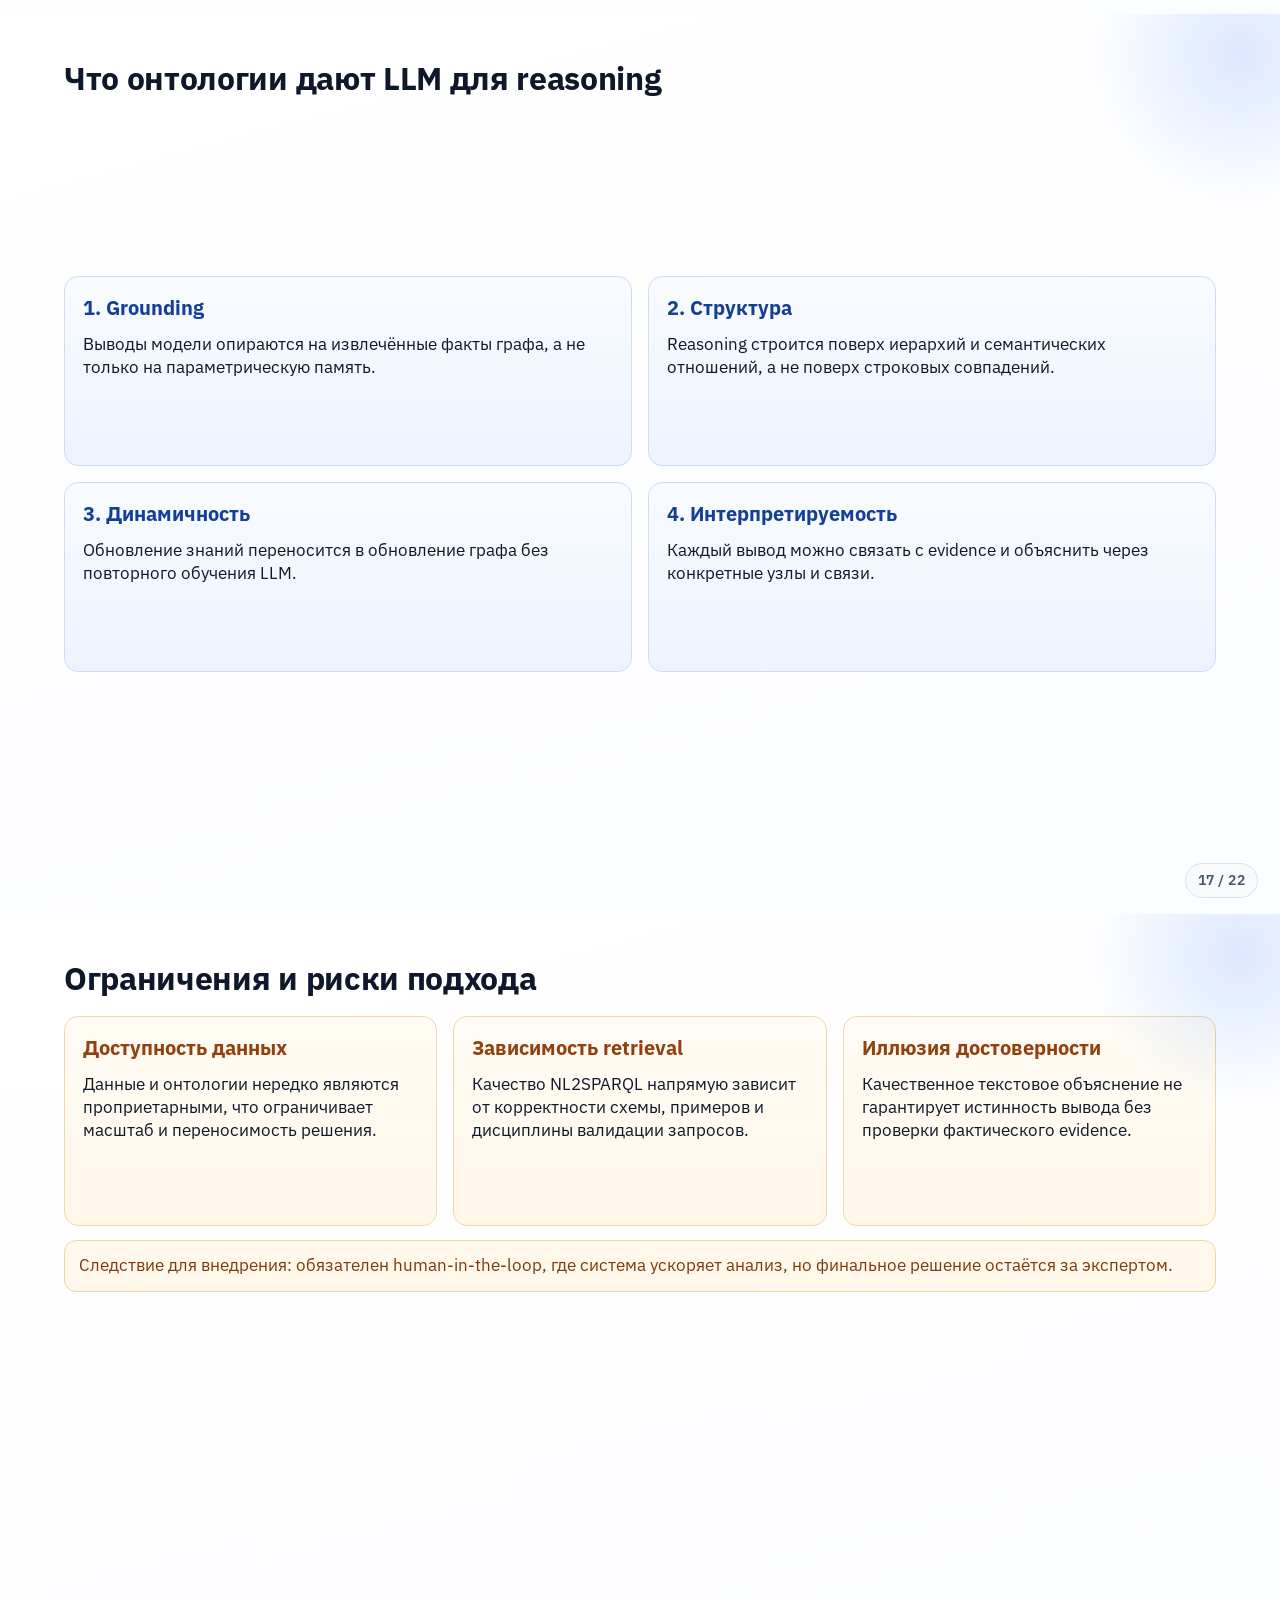
==== commit 3435fd0c: "minor fixes" ====
--- a/index.html
+++ b/index.html
@@ -15,10 +15,6 @@
       <span class="section-label">Слайд 1 • Титул</span>
       <h1 class="slide-title">Использование онтологий для reasoning в LLM</h1>
       <p class="slide-subtitle">OntologyRAG: Better and Faster Biomedical Code Mapping with Retrieval-Augmented Generation Leveraging Ontology Knowledge Graphs and Large Language Models</p>
-      <div class="meta">
-        <span class="meta-chip">Длительность: 30–35 минут + 5 минут Q&A</span>
-        <span class="meta-chip">Формат: инженерный разбор статьи</span>
-      </div>
       <div class="authors-block" aria-label="Авторы доклада">
         <p class="authors-title">Подготовили</p>
         <p class="author-name">Алексеев Лев</p>
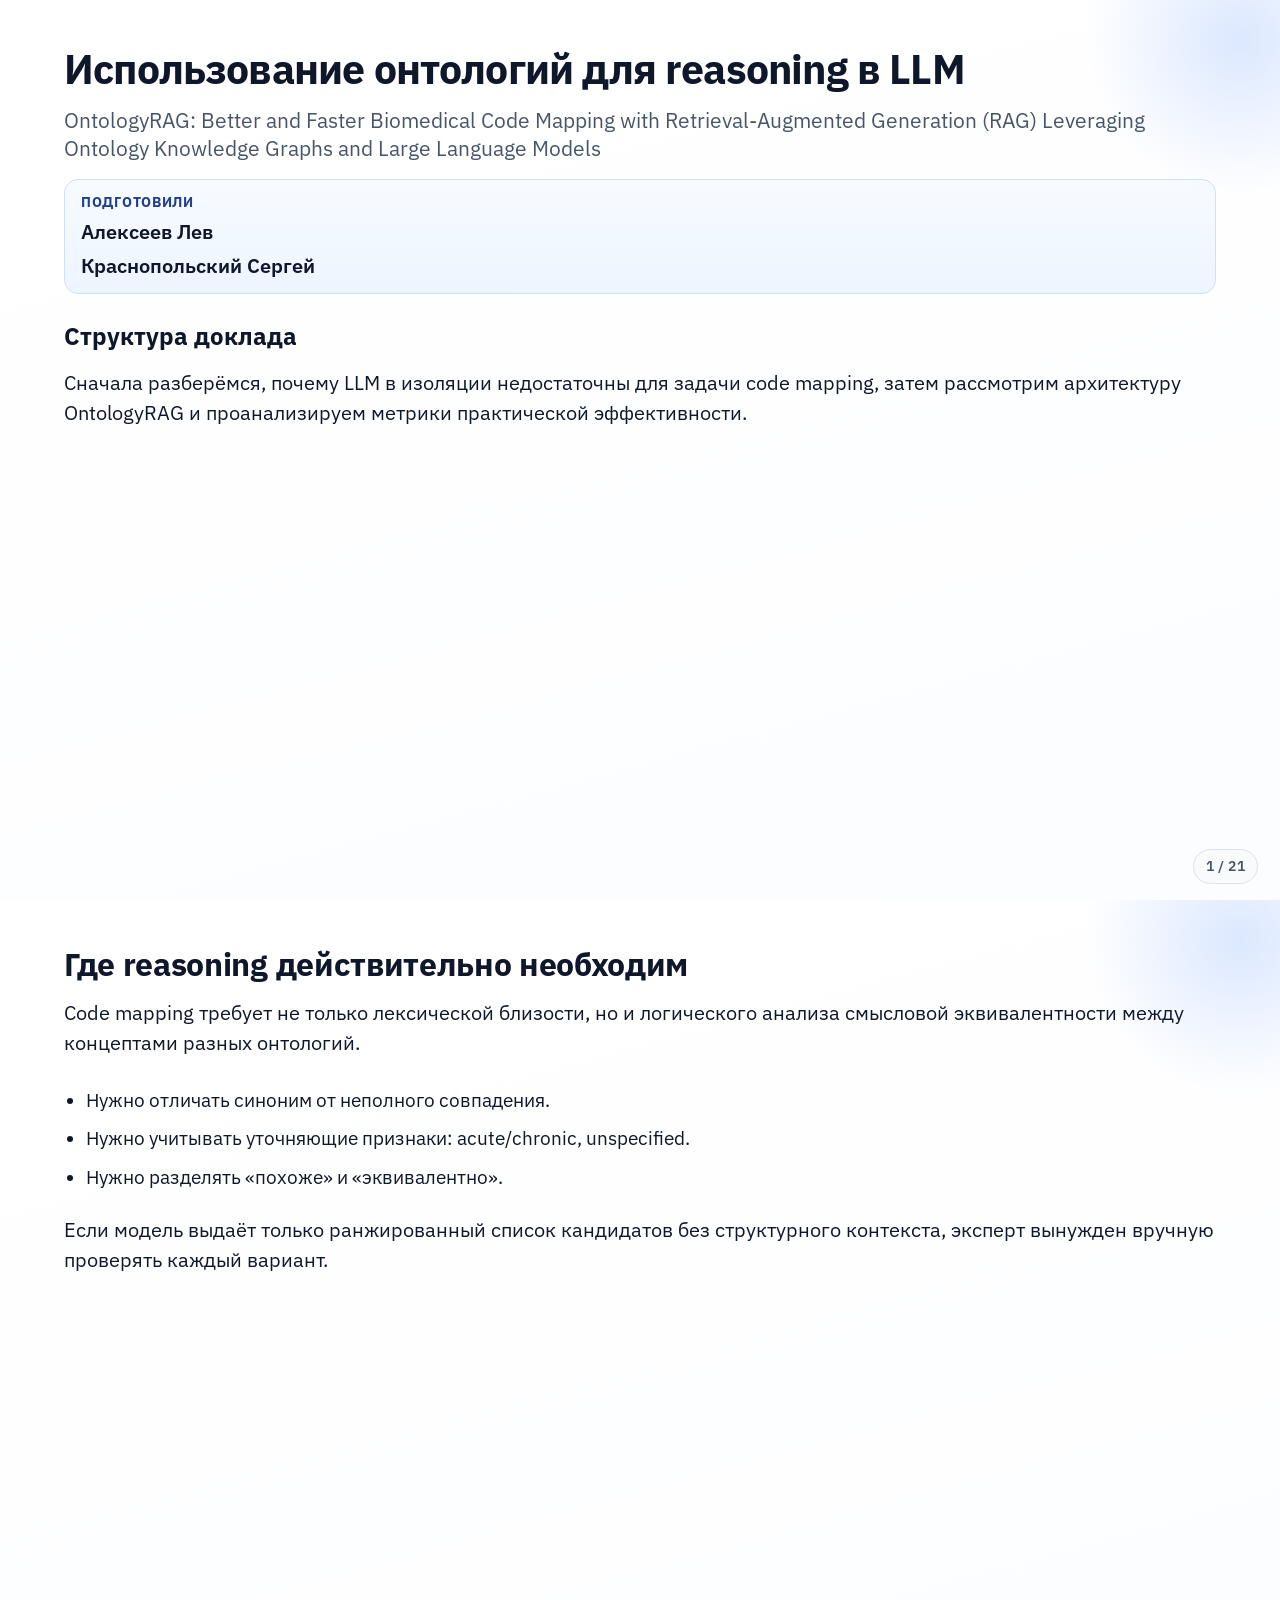
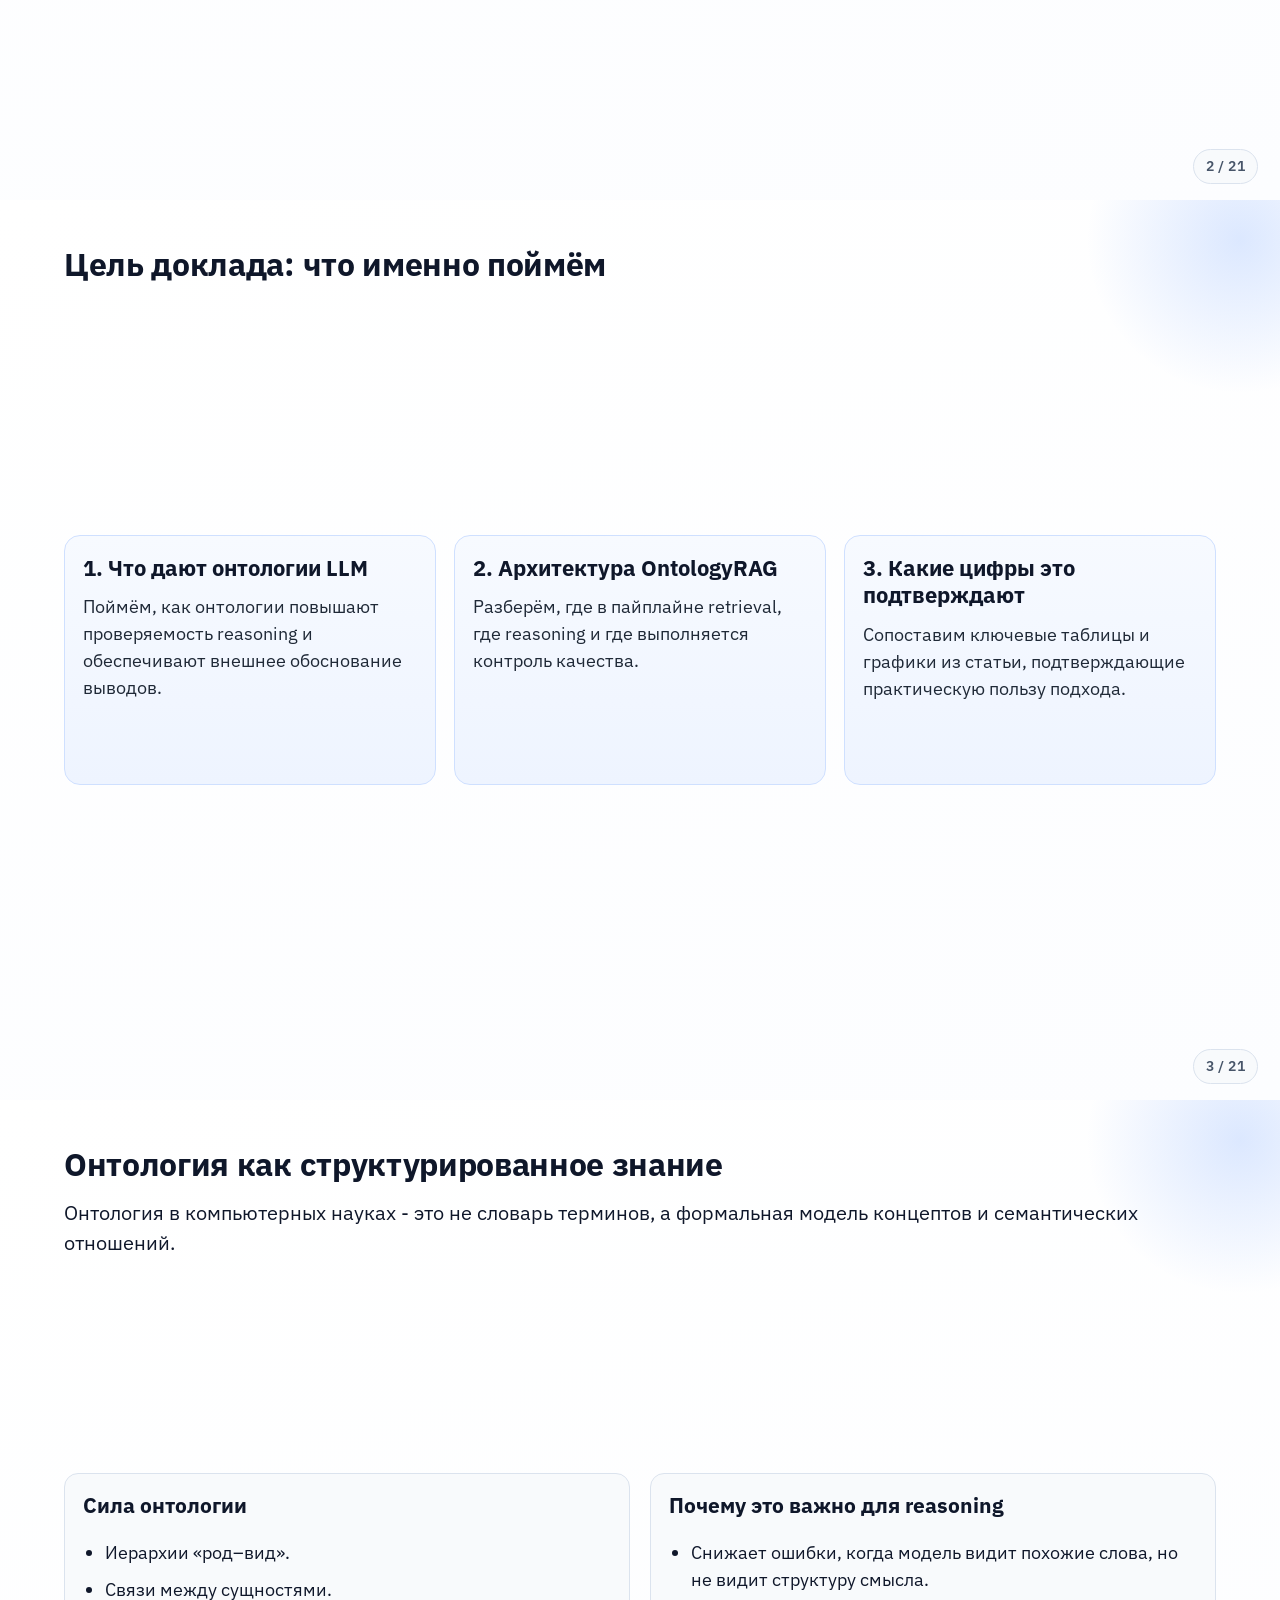
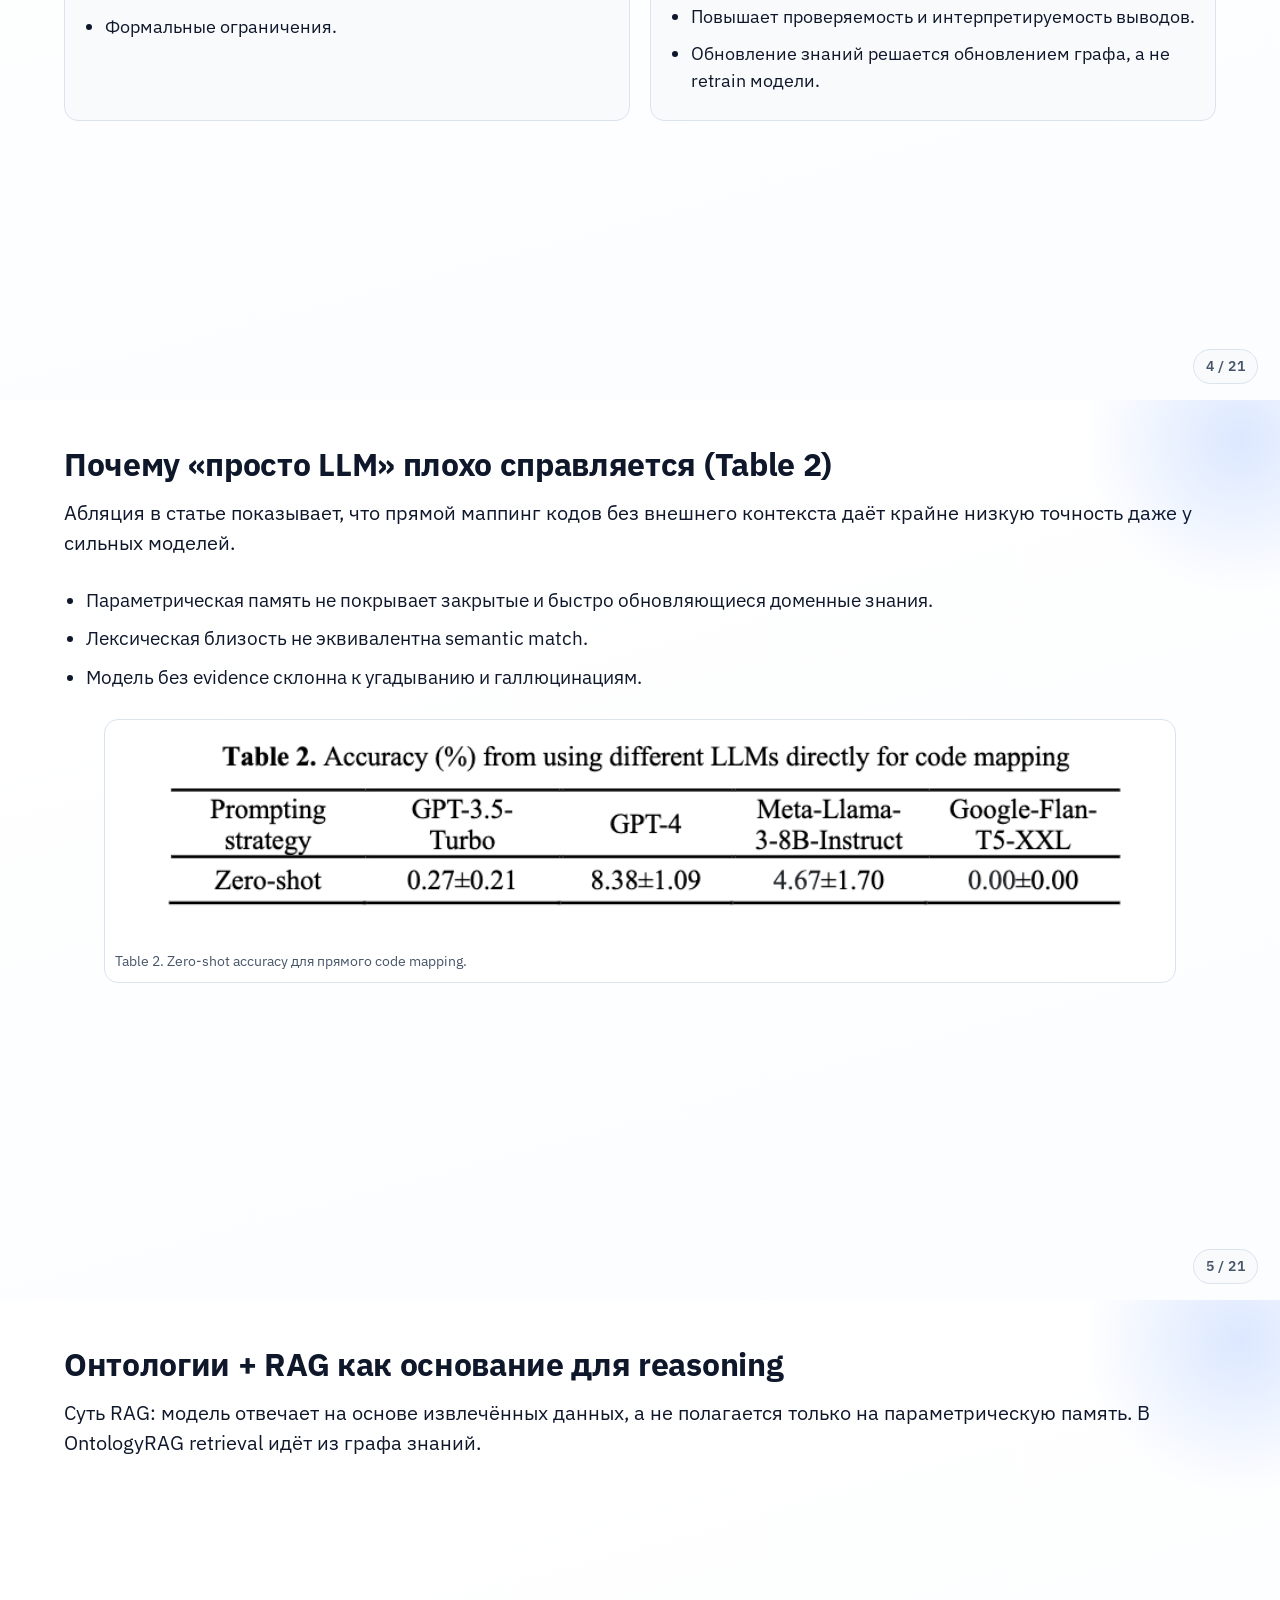
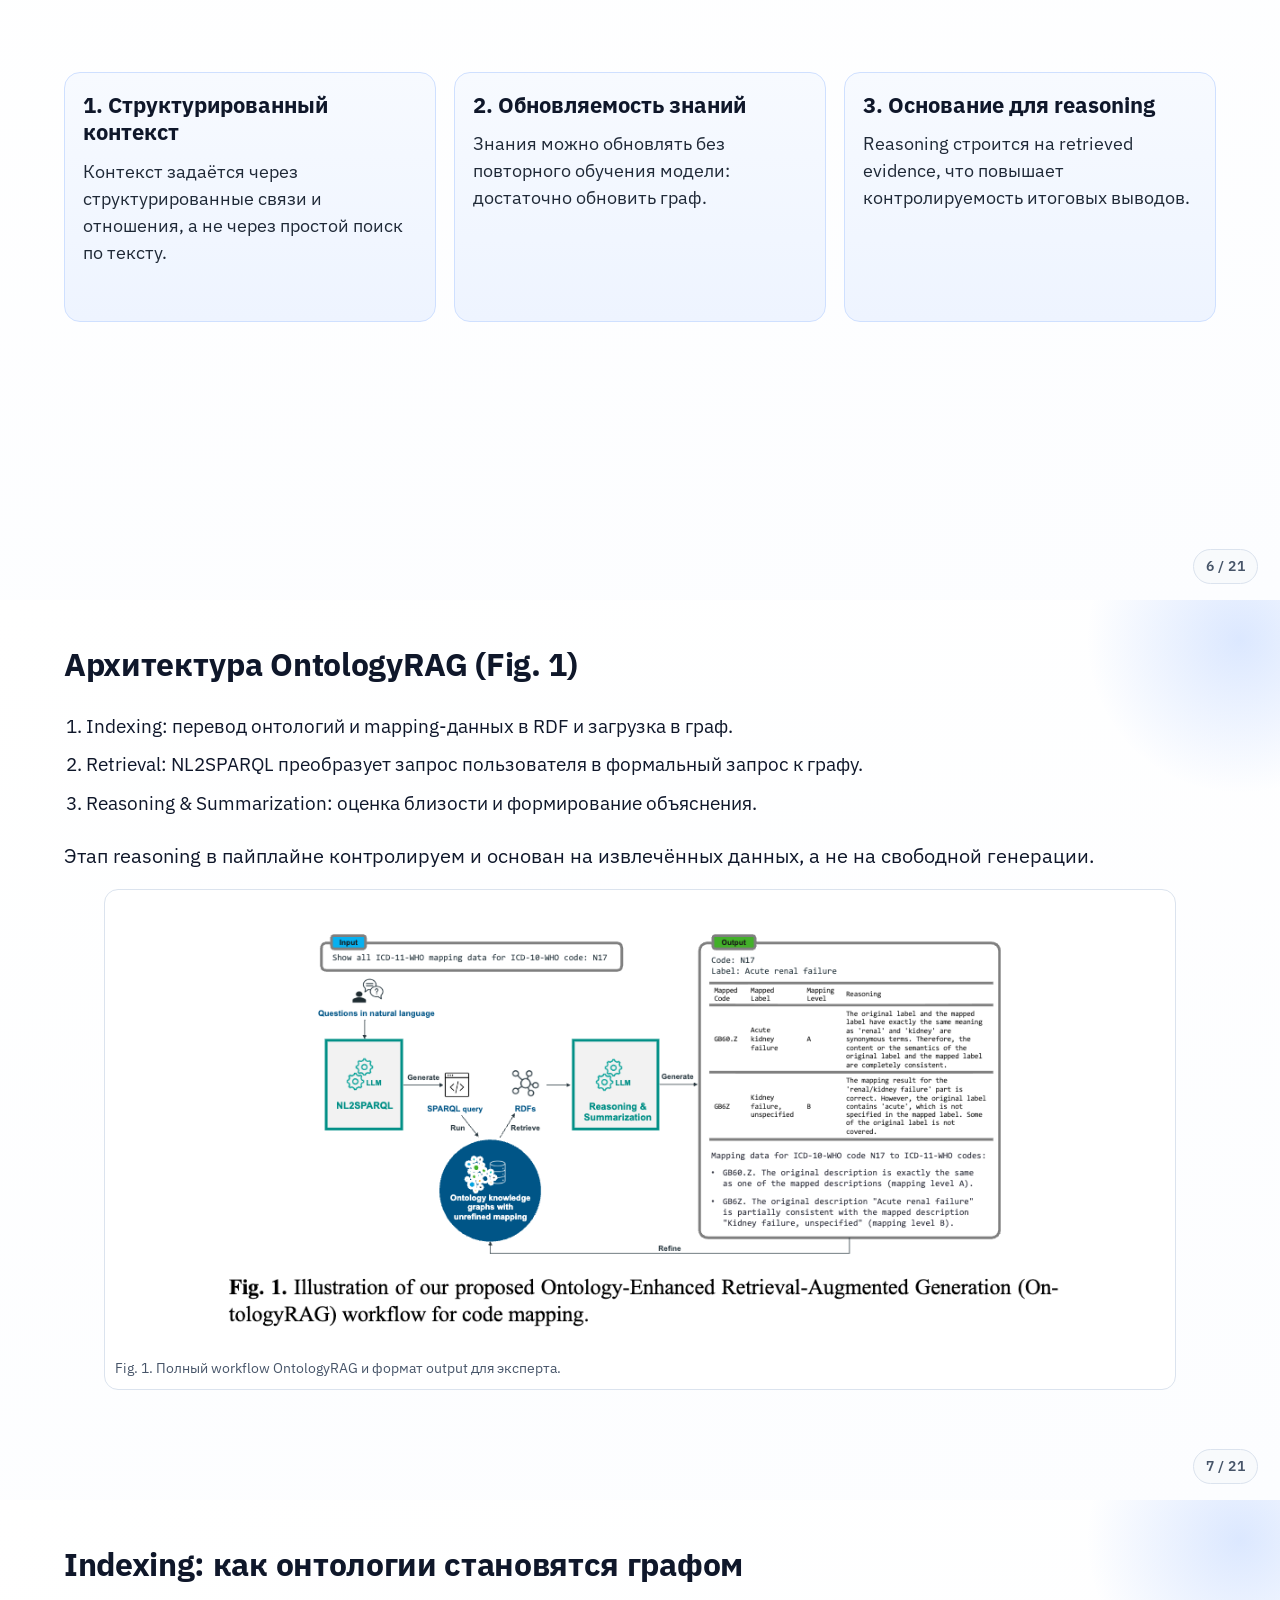
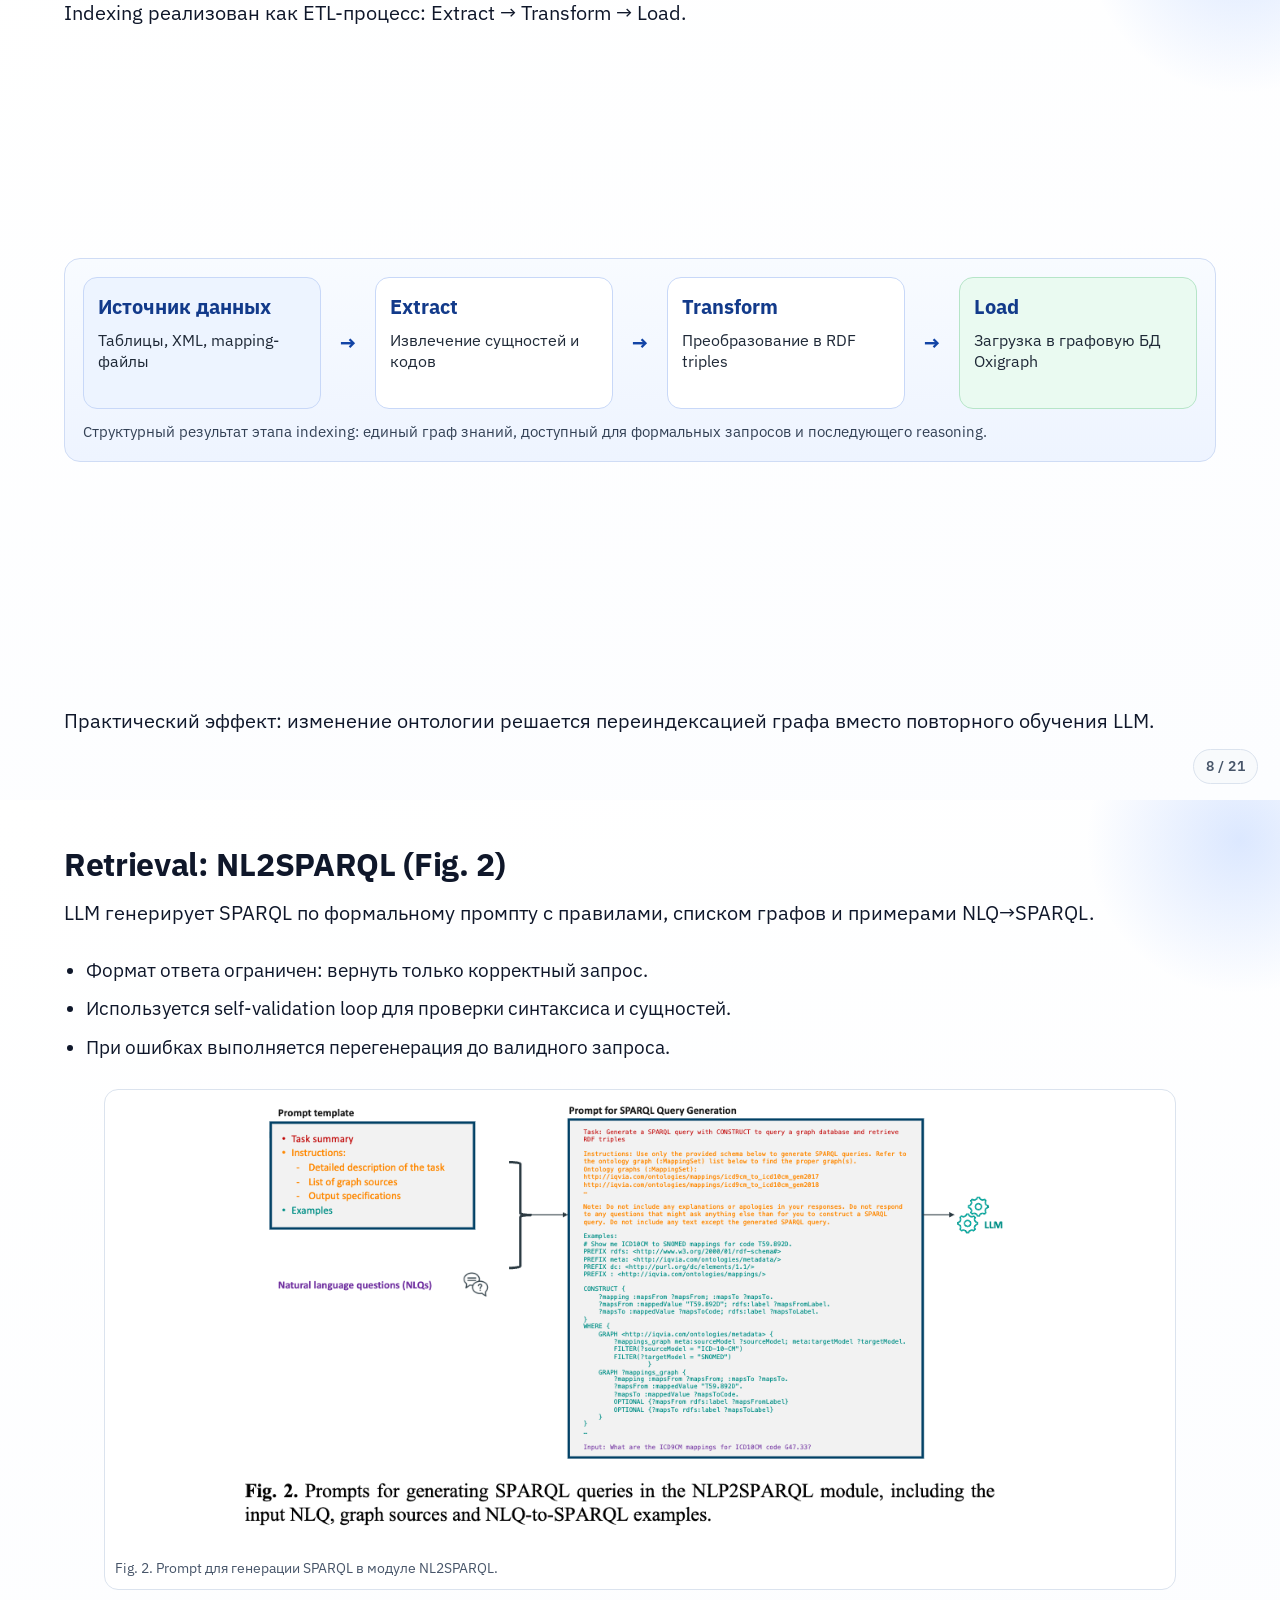
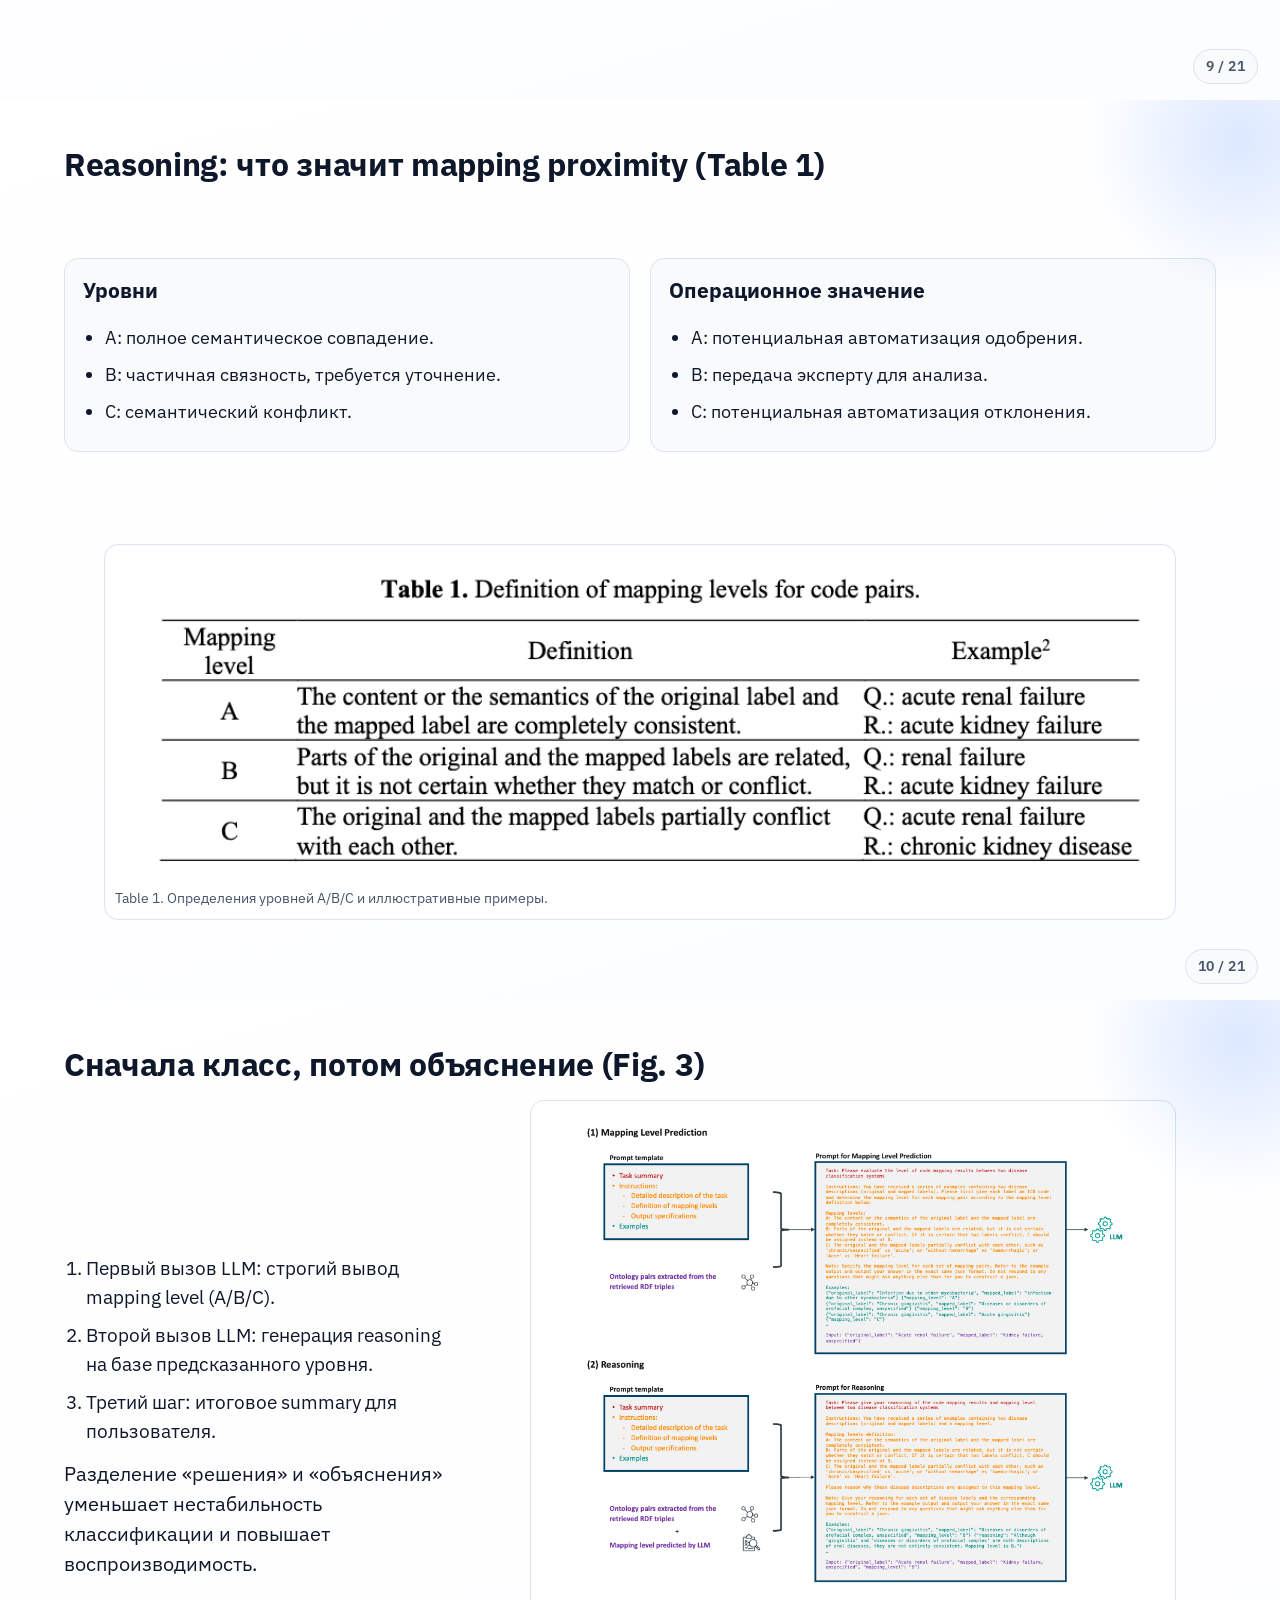
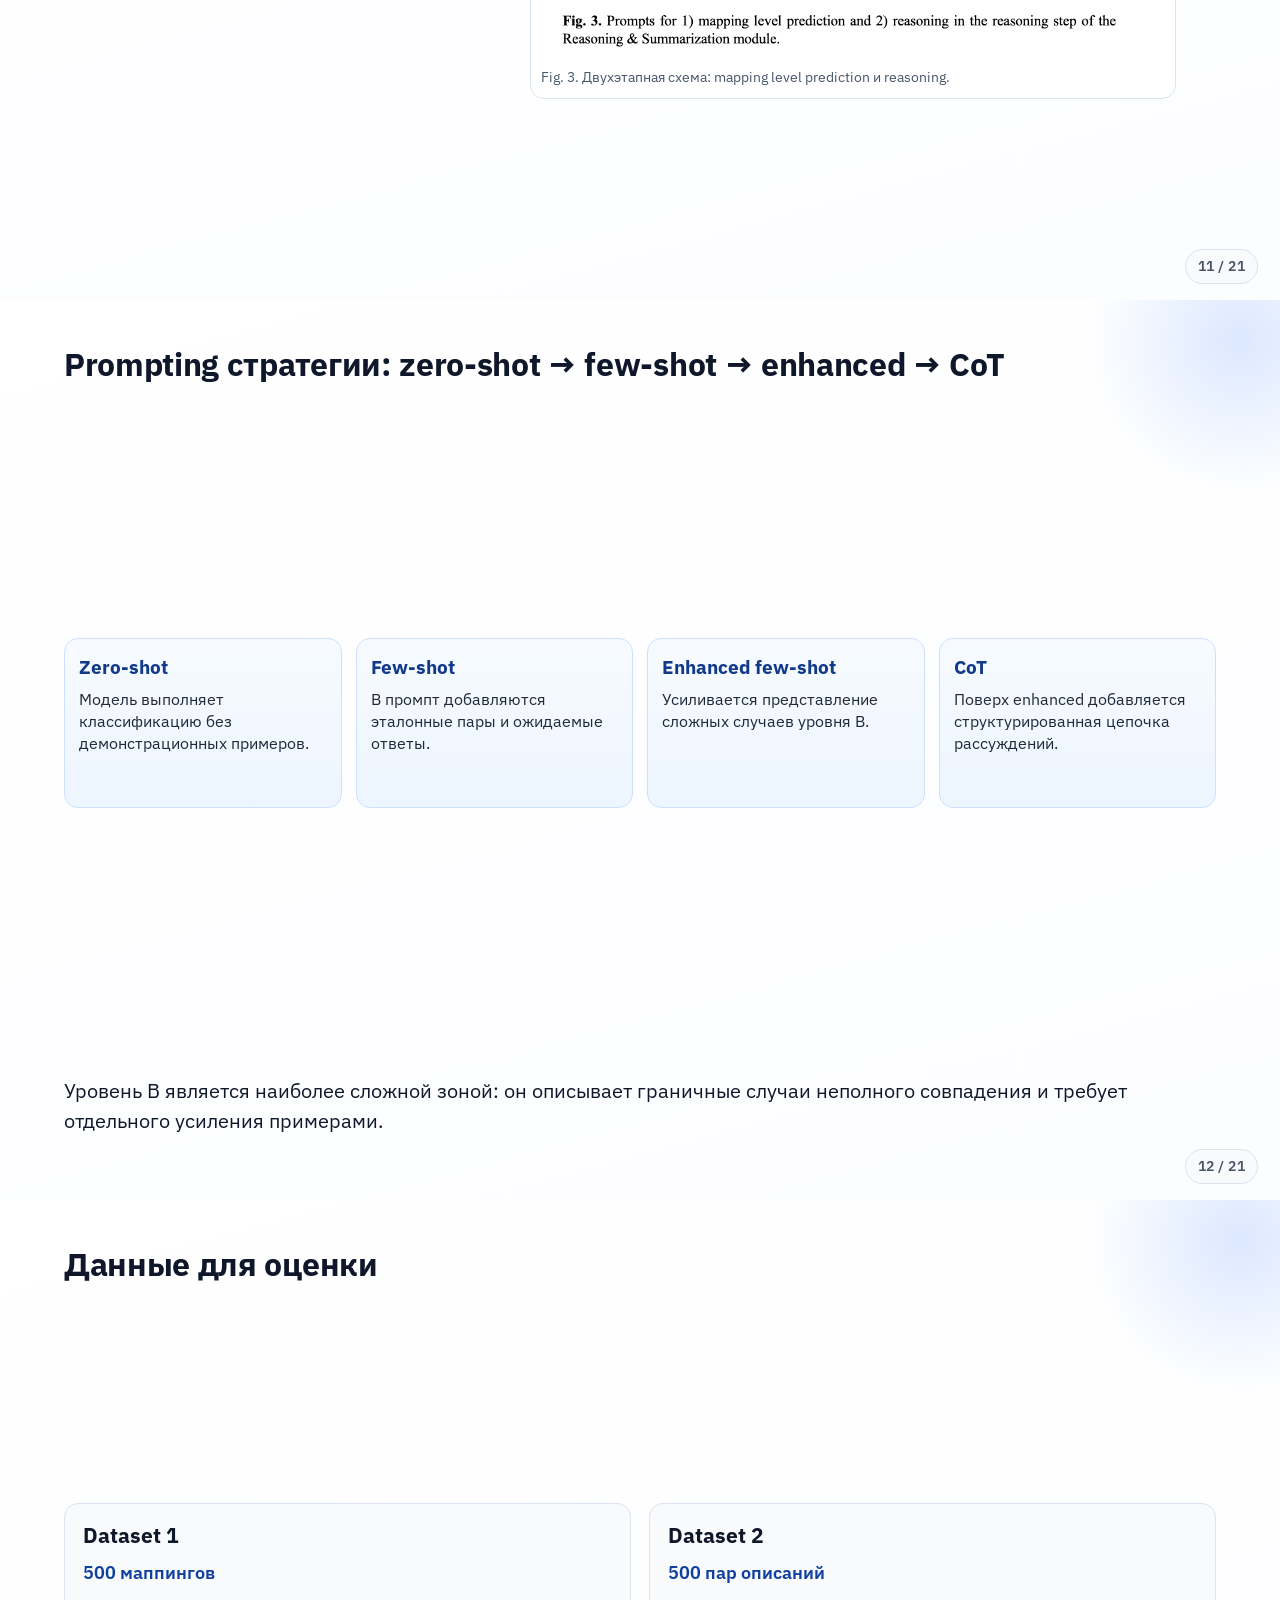
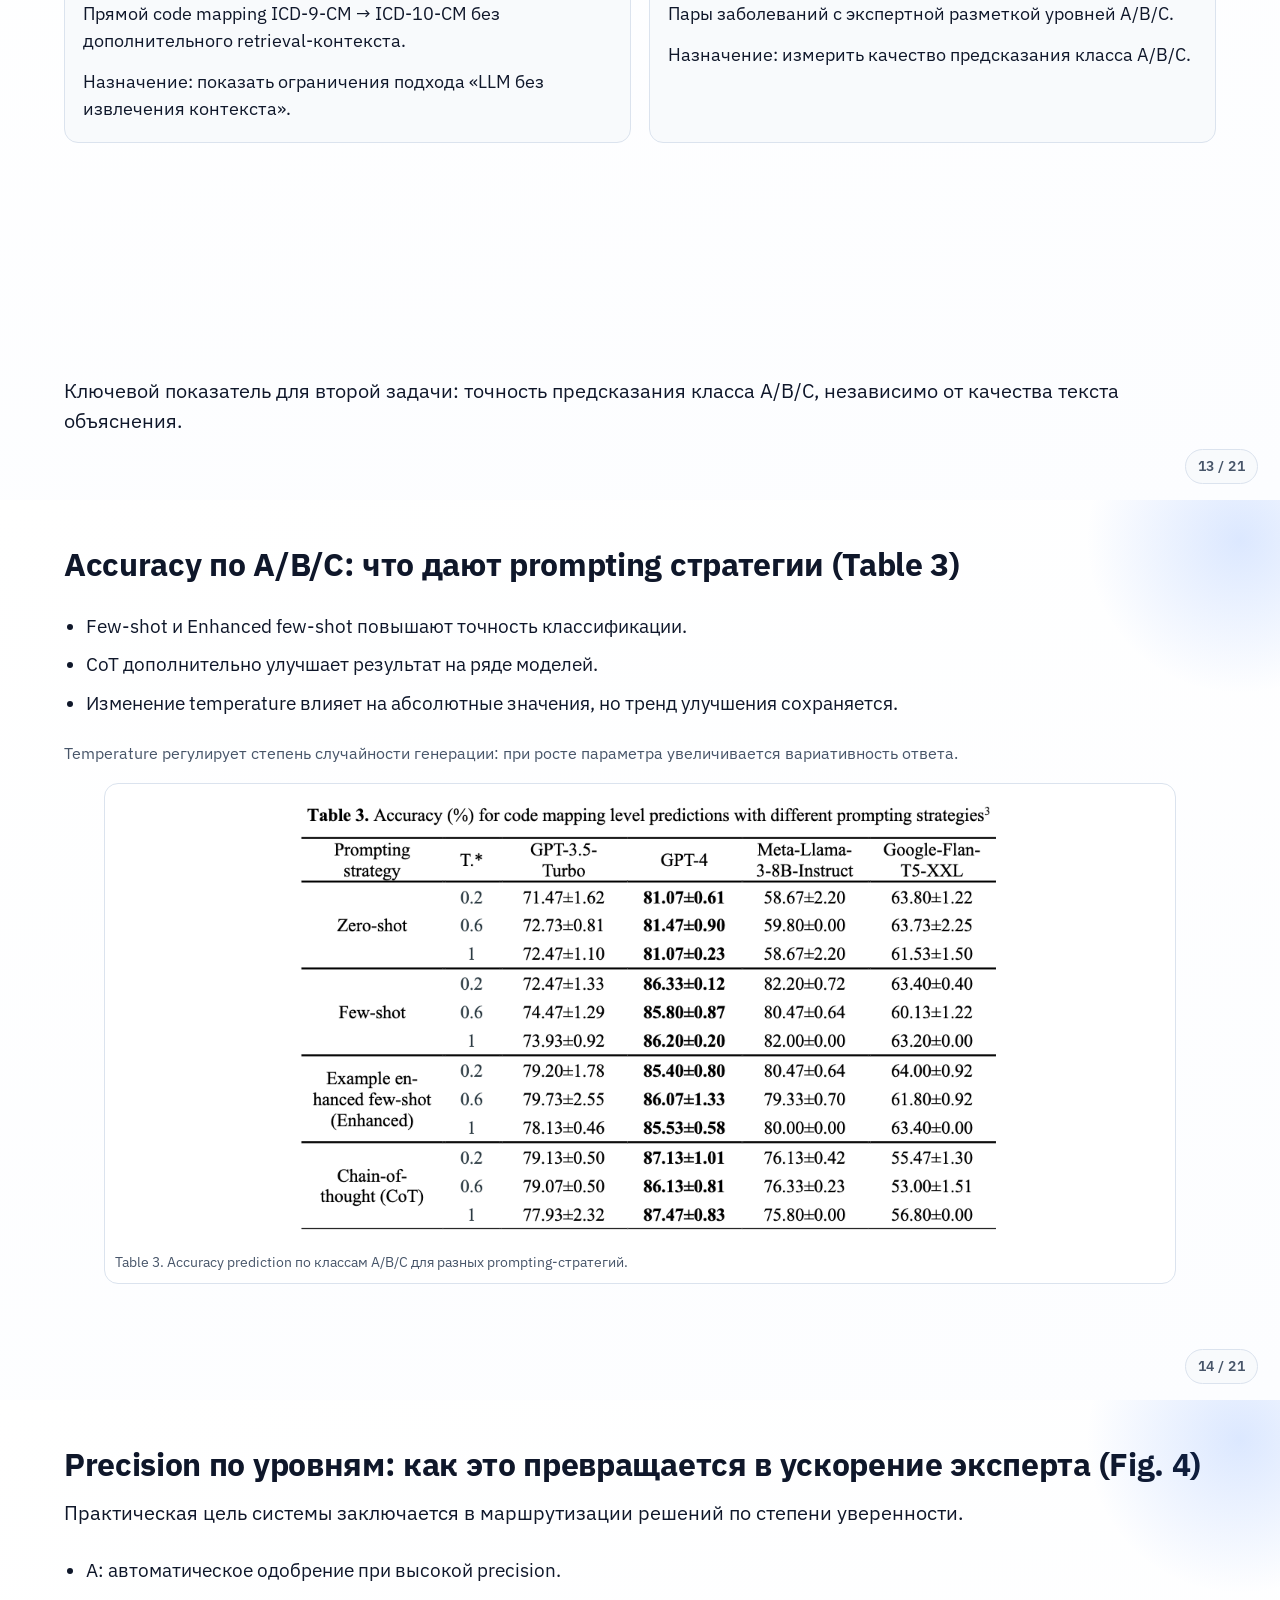
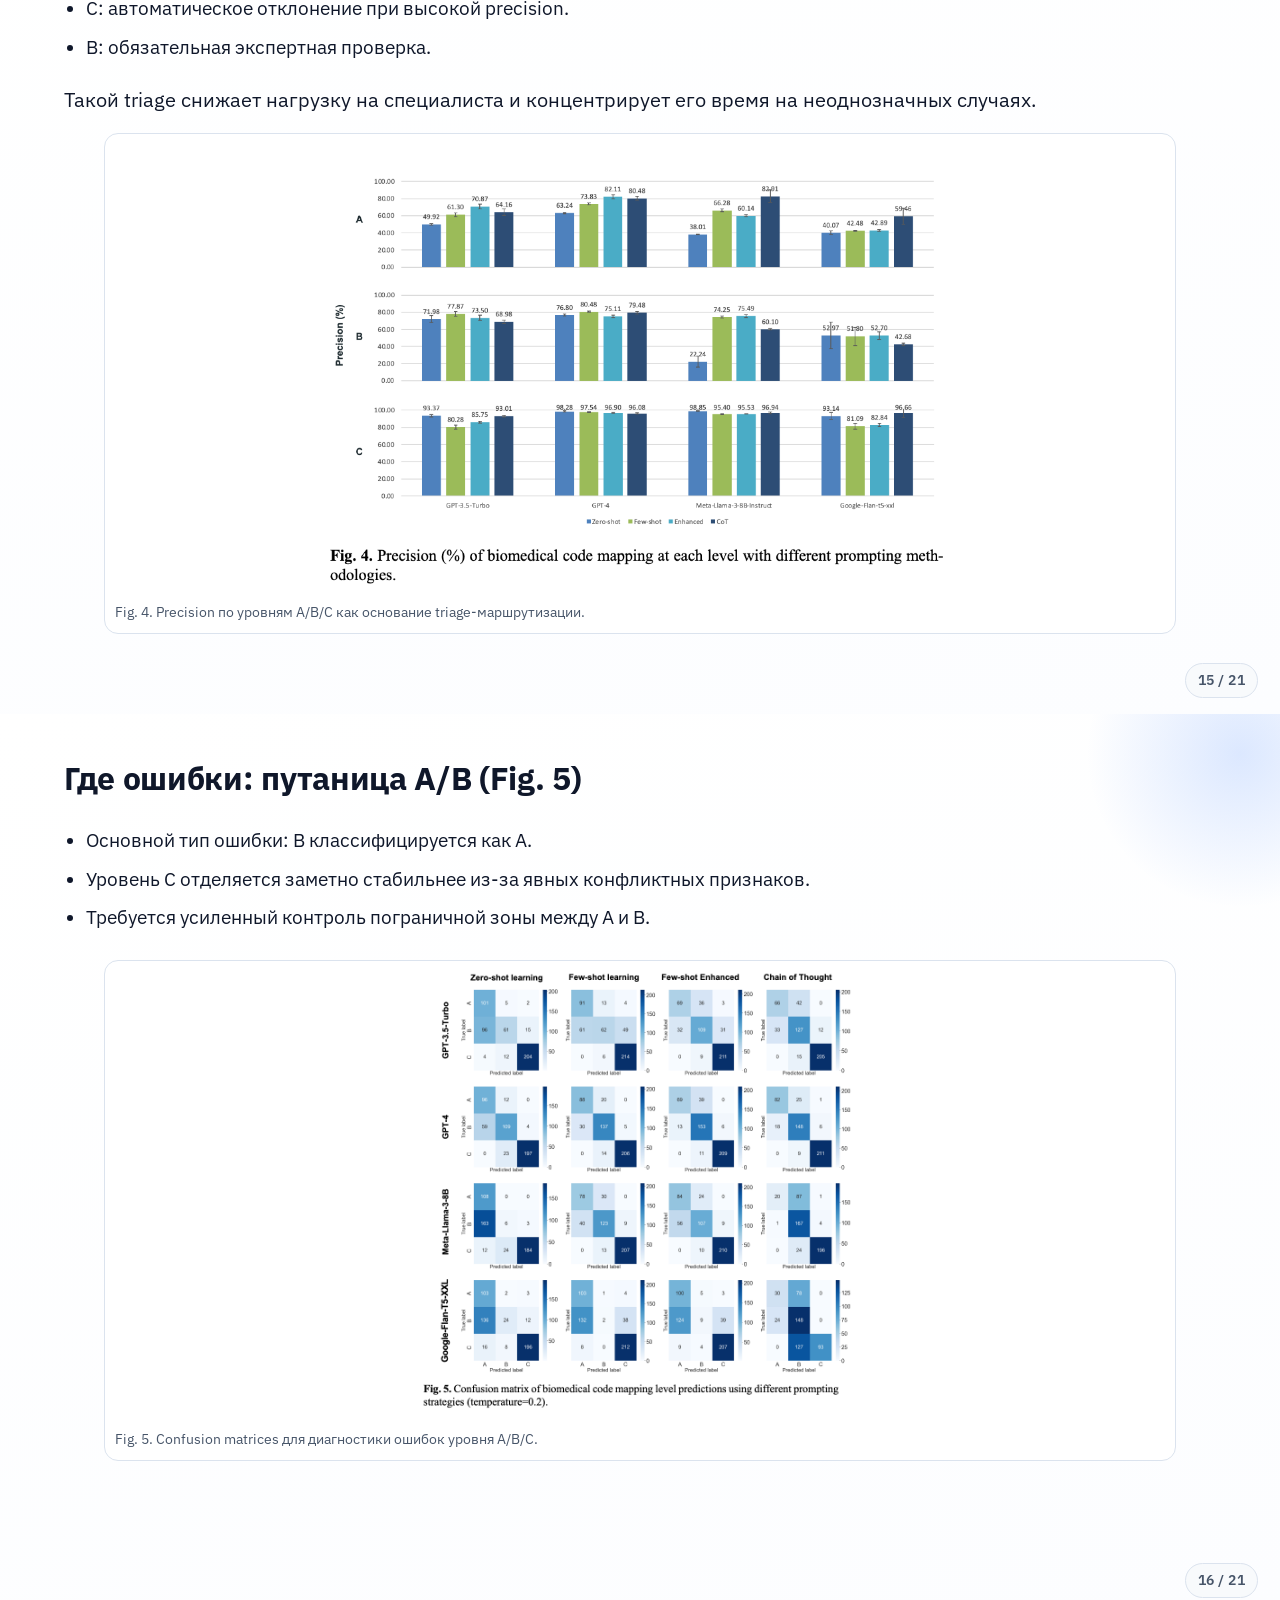
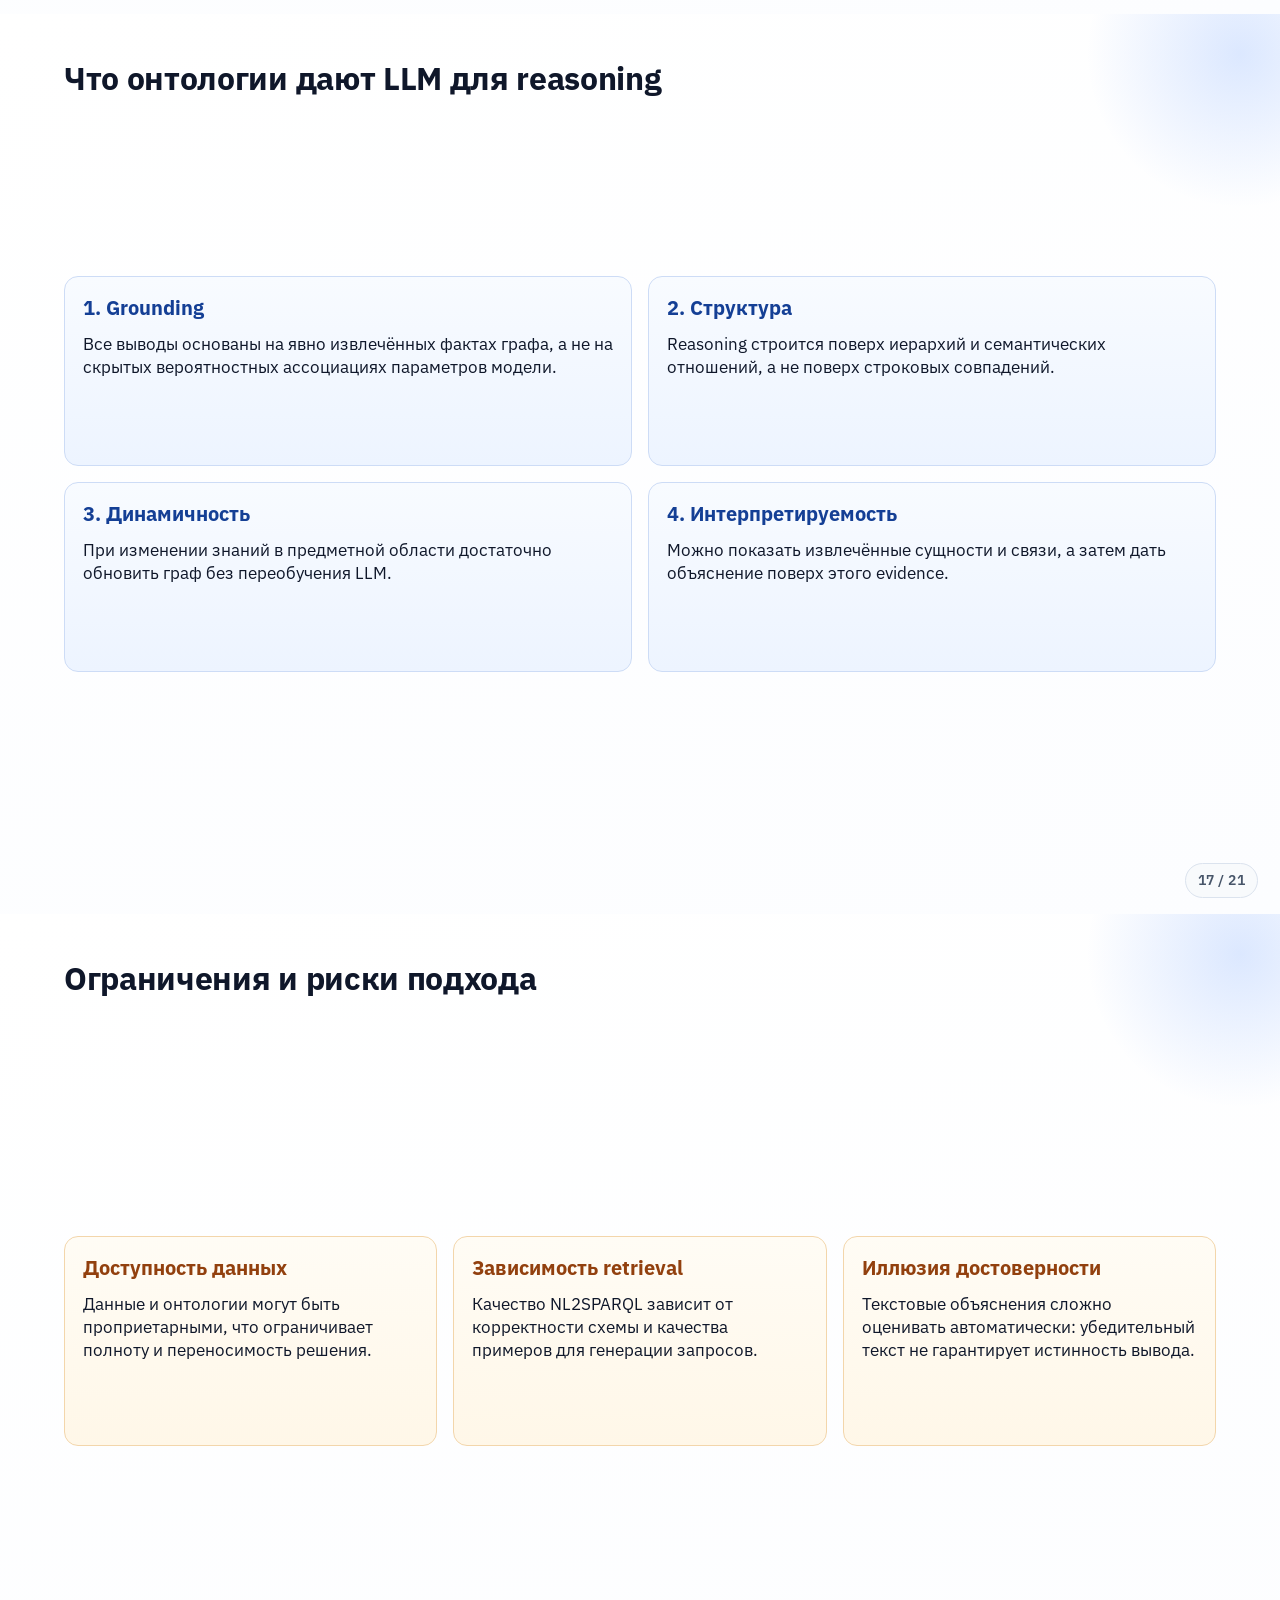
==== commit 71385c2c: "text fixes" ====
--- a/index.html
+++ b/index.html
@@ -14,43 +14,43 @@
     <section class="slide" id="slide-1">
       <span class="section-label">Слайд 1 • Титул</span>
       <h1 class="slide-title">Использование онтологий для reasoning в LLM</h1>
-      <p class="slide-subtitle">OntologyRAG: Better and Faster Biomedical Code Mapping with Retrieval-Augmented Generation Leveraging Ontology Knowledge Graphs and Large Language Models</p>
+      <p class="slide-subtitle">OntologyRAG: Better and Faster Biomedical Code Mapping with Retrieval-Augmented Generation (RAG) Leveraging Ontology Knowledge Graphs and Large Language Models</p>
       <div class="authors-block" aria-label="Авторы доклада">
         <p class="authors-title">Подготовили</p>
         <p class="author-name">Алексеев Лев</p>
         <p class="author-name">Краснопольский Сергей</p>
       </div>
-      <p class="footer-title">Ключевой тезис</p>
-      <p>Интеграция графа знаний с LLM делает рассуждения модели проверяемыми, обновляемыми и полезными для экспертного процесса принятия решений.</p>
+      <p class="footer-title">Структура доклада</p>
+      <p>Сначала разберёмся, почему LLM в изоляции недостаточны для задачи code mapping, затем рассмотрим архитектуру OntologyRAG и проанализируем метрики практической эффективности.</p>
     </section>
 
     <section class="slide" id="slide-2">
       <span class="section-label">Слайд 2 • Мотивация</span>
       <h2>Где reasoning действительно необходим</h2>
-      <p>Задача code mapping требует не только поиска похожих строк, но и анализа смысловой эквивалентности между концептами из разных онтологий.</p>
-      <ul>
-        <li>Необходимо различать полный синоним и неполное совпадение.</li>
-        <li>Требуется учитывать признаки типа acute/chronic и unspecified.</li>
-        <li>Нужно отделять «лексическую близость» от «семантической эквивалентности».</li>
-      </ul>
-      <p>Если модель выдаёт только список кандидатов без структуры и обоснования, вся верификация переносится на эксперта.</p>
+      <p>Code mapping требует не только лексической близости, но и логического анализа смысловой эквивалентности между концептами разных онтологий.</p>
+      <ul>
+        <li>Нужно отличать синоним от неполного совпадения.</li>
+        <li>Нужно учитывать уточняющие признаки: acute/chronic, unspecified.</li>
+        <li>Нужно разделять «похоже» и «эквивалентно».</li>
+      </ul>
+      <p>Если модель выдаёт только ранжированный список кандидатов без структурного контекста, эксперт вынужден вручную проверять каждый вариант.</p>
     </section>
 
     <section class="slide" id="slide-3">
       <span class="section-label">Слайд 3 • Цель</span>
-      <h2>Что именно будет показано</h2>
+      <h2>Цель доклада: что именно поймём</h2>
       <div class="goals-row">
         <article class="goal-block">
-          <h3>1. Роль онтологий в reasoning</h3>
-          <p>Будет показано, какие механизмы структурированного знания усиливают качество и проверяемость рассуждений LLM.</p>
+          <h3>1. Что дают онтологии LLM</h3>
+          <p>Поймём, как онтологии повышают проверяемость reasoning и обеспечивают внешнее обоснование выводов.</p>
         </article>
         <article class="goal-block">
           <h3>2. Архитектура OntologyRAG</h3>
-          <p>Будут разобраны этапы indexing, retrieval, reasoning и встроенные процедуры контроля корректности.</p>
-        </article>
-        <article class="goal-block">
-          <h3>3. Подтверждение результатами</h3>
-          <p>Будут интерпретированы ключевые таблицы и графики, демонстрирующие практический эффект подхода.</p>
+          <p>Разберём, где в пайплайне retrieval, где reasoning и где выполняется контроль качества.</p>
+        </article>
+        <article class="goal-block">
+          <h3>3. Какие цифры это подтверждают</h3>
+          <p>Сопоставим ключевые таблицы и графики из статьи, подтверждающие практическую пользу подхода.</p>
         </article>
       </div>
     </section>
@@ -58,22 +58,22 @@
     <section class="slide" id="slide-4">
       <span class="section-label">Слайд 4 • Ликбез</span>
       <h2>Онтология как структурированное знание</h2>
-      <p>Онтология в вычислительном контексте представляет формальную систему концептов и отношений, а не просто словарь терминов.</p>
+      <p>Онтология в компьютерных науках - это не словарь терминов, а формальная модель концептов и семантических отношений.</p>
       <div class="cols-2">
         <div class="card">
-          <h3>Что даёт структура</h3>
+          <h3>Сила онтологии</h3>
           <ul>
             <li>Иерархии «род–вид».</li>
-            <li>Явные семантические связи.</li>
-            <li>Формальные ограничения и совместимость понятий.</li>
-          </ul>
-        </div>
-        <div class="card">
-          <h3>Почему это важно</h3>
-          <ul>
-            <li>Снижает ошибки по «похожести слов».</li>
-            <li>Делает выводы интерпретируемыми.</li>
-            <li>Позволяет обновлять знания без retrain модели.</li>
+            <li>Связи между сущностями.</li>
+            <li>Формальные ограничения.</li>
+          </ul>
+        </div>
+        <div class="card">
+          <h3>Почему это важно для reasoning</h3>
+          <ul>
+            <li>Снижает ошибки, когда модель видит похожие слова, но не видит структуру смысла.</li>
+            <li>Повышает проверяемость и интерпретируемость выводов.</li>
+            <li>Обновление знаний решается обновлением графа, а не retrain модели.</li>
           </ul>
         </div>
       </div>
@@ -81,7 +81,7 @@
 
     <section class="slide" id="slide-5">
       <span class="section-label">Слайд 5 • Почему не LLM-only</span>
-      <h2>Ограничения прямого zero-shot mapping</h2>
+      <h2>Почему «просто LLM» плохо справляется (Table 2)</h2>
       <p>Абляция в статье показывает, что прямой маппинг кодов без внешнего контекста даёт крайне низкую точность даже у сильных моделей.</p>
       <ul>
         <li>Параметрическая память не покрывает закрытые и быстро обновляющиеся доменные знания.</li>
@@ -97,26 +97,26 @@
     <section class="slide" id="slide-6">
       <span class="section-label">Слайд 6 • Интуиция</span>
       <h2>Онтологии + RAG как основание для reasoning</h2>
-      <p>RAG переносит основание ответа из «памяти модели» в явно извлечённый контекст. В OntologyRAG источником контекста служит граф знаний.</p>
+      <p>Суть RAG: модель отвечает на основе извлечённых данных, а не полагается только на параметрическую память. В OntologyRAG retrieval идёт из графа знаний.</p>
       <div class="goals-row">
         <article class="goal-block">
           <h3>1. Структурированный контекст</h3>
-          <p>Источником контекста становятся семантические связи графа, а не только текстовые совпадения в документах.</p>
+          <p>Контекст задаётся через структурированные связи и отношения, а не через простой поиск по тексту.</p>
         </article>
         <article class="goal-block">
           <h3>2. Обновляемость знаний</h3>
-          <p>Актуализация предметных знаний обеспечивается обновлением графа без повторного обучения языковой модели.</p>
+          <p>Знания можно обновлять без повторного обучения модели: достаточно обновить граф.</p>
         </article>
         <article class="goal-block">
           <h3>3. Основание для reasoning</h3>
-          <p>Рассуждение и итоговые выводы формируются на базе фактов, извлечённых retrieval-этапом.</p>
+          <p>Reasoning строится на retrieved evidence, что повышает контролируемость итоговых выводов.</p>
         </article>
       </div>
     </section>
 
     <section class="slide" id="slide-7">
       <span class="section-label">Слайд 7 • Архитектура</span>
-      <h2>OntologyRAG: общий workflow</h2>
+      <h2>Архитектура OntologyRAG (Fig. 1)</h2>
       <ol>
         <li>Indexing: перевод онтологий и mapping-данных в RDF и загрузка в граф.</li>
         <li>Retrieval: NL2SPARQL преобразует запрос пользователя в формальный запрос к графу.</li>
@@ -131,7 +131,7 @@
 
     <section class="slide" id="slide-8">
       <span class="section-label">Слайд 8 • Indexing</span>
-      <h2>Как исходные данные превращаются в граф</h2>
+      <h2>Indexing: как онтологии становятся графом</h2>
       <p>Indexing реализован как ETL-процесс: Extract → Transform → Load.</p>
       <div class="indexing-diagram" aria-label="Схема ETL процесса indexing">
         <div class="diagram-lane">
@@ -162,7 +162,7 @@
 
     <section class="slide" id="slide-9">
       <span class="section-label">Слайд 9 • Retrieval</span>
-      <h2>NL2SPARQL: интерфейс между пользователем и графом</h2>
+      <h2>Retrieval: NL2SPARQL (Fig. 2)</h2>
       <p>LLM генерирует SPARQL по формальному промпту с правилами, списком графов и примерами NLQ→SPARQL.</p>
       <ul>
         <li>Формат ответа ограничен: вернуть только корректный запрос.</li>
@@ -177,7 +177,7 @@
 
     <section class="slide" id="slide-10">
       <span class="section-label">Слайд 10 • Reasoning</span>
-      <h2>Mapping proximity: рабочая шкала A/B/C</h2>
+      <h2>Reasoning: что значит mapping proximity (Table 1)</h2>
       <div class="cols-2">
         <div class="card">
           <h3>Уровни</h3>
@@ -204,7 +204,7 @@
 
     <section class="slide" id="slide-11">
       <span class="section-label">Слайд 11 • Декомпозиция</span>
-      <h2>Сначала класс, затем объяснение</h2>
+      <h2>Сначала класс, потом объяснение (Fig. 3)</h2>
       <div class="slide-11-layout">
         <div class="slide-11-text">
           <ol>
@@ -223,7 +223,7 @@
 
     <section class="slide" id="slide-12">
       <span class="section-label">Слайд 12 • Prompting</span>
-      <h2>Стратегии prompting: от zero-shot к CoT</h2>
+      <h2>Prompting стратегии: zero-shot → few-shot → enhanced → CoT</h2>
       <div class="strategies-row">
         <article class="strategy-block">
           <h3>Zero-shot</h3>
@@ -242,24 +242,24 @@
           <p>Поверх enhanced добавляется структурированная цепочка рассуждений.</p>
         </article>
       </div>
-      <p>Наиболее проблемная зона в задаче — уровень B, так как он описывает граничные случаи частичного совпадения.</p>
+      <p>Уровень B является наиболее сложной зоной: он описывает граничные случаи неполного совпадения и требует отдельного усиления примерами.</p>
     </section>
 
     <section class="slide" id="slide-13">
       <span class="section-label">Слайд 13 • Данные</span>
-      <h2>Оценочный дизайн экспериментов</h2>
+      <h2>Данные для оценки</h2>
       <div class="compare-grid">
         <article class="card compare-card">
           <h3>Dataset 1</h3>
-          <p class="compare-meta">500 примеров</p>
-          <p>Прямой code mapping без дополнительного retrieval-контекста.</p>
-          <p>Назначение: зафиксировать ограничения подхода LLM-only и получить baseline.</p>
+          <p class="compare-meta">500 маппингов</p>
+          <p>Прямой code mapping ICD-9-CM → ICD-10-CM без дополнительного retrieval-контекста.</p>
+          <p>Назначение: показать ограничения подхода «LLM без извлечения контекста».</p>
         </article>
         <article class="card compare-card">
           <h3>Dataset 2</h3>
           <p class="compare-meta">500 пар описаний</p>
           <p>Пары заболеваний с экспертной разметкой уровней A/B/C.</p>
-          <p>Назначение: измерить точность классификации уровня сопоставления.</p>
+          <p>Назначение: измерить качество предсказания класса A/B/C.</p>
         </article>
       </div>
       <p>Ключевой показатель для второй задачи: точность предсказания класса A/B/C, независимо от качества текста объяснения.</p>
@@ -267,7 +267,7 @@
 
     <section class="slide" id="slide-15">
       <span class="section-label">Слайд 15 • Accuracy</span>
-      <h2>Что дают prompting-стратегии</h2>
+      <h2>Accuracy по A/B/C: что дают prompting стратегии (Table 3)</h2>
       <ul>
         <li>Few-shot и Enhanced few-shot повышают точность классификации.</li>
         <li>CoT дополнительно улучшает результат на ряде моделей.</li>
@@ -282,7 +282,7 @@
 
     <section class="slide" id="slide-16">
       <span class="section-label">Слайд 16 • Precision</span>
-      <h2>Как метрики превращаются в ускорение эксперта</h2>
+      <h2>Precision по уровням: как это превращается в ускорение эксперта (Fig. 4)</h2>
       <p>Практическая цель системы заключается в маршрутизации решений по степени уверенности.</p>
       <ul>
         <li>A: автоматическое одобрение при высокой precision.</li>
@@ -298,7 +298,7 @@
 
     <section class="slide" id="slide-17">
       <span class="section-label">Слайд 17 • Ошибки</span>
-      <h2>Где система ошибается: путаница A/B</h2>
+      <h2>Где ошибки: путаница A/B (Fig. 5)</h2>
       <ul>
         <li>Основной тип ошибки: B классифицируется как A.</li>
         <li>Уровень C отделяется заметно стабильнее из-за явных конфликтных признаков.</li>
@@ -316,7 +316,7 @@
       <div class="value-grid">
         <article class="card value-card">
           <h3>1. Grounding</h3>
-          <p>Выводы модели опираются на извлечённые факты графа, а не только на параметрическую память.</p>
+          <p>Все выводы основаны на явно извлечённых фактах графа, а не на скрытых вероятностных ассоциациях параметров модели.</p>
         </article>
         <article class="card value-card">
           <h3>2. Структура</h3>
@@ -324,11 +324,11 @@
         </article>
         <article class="card value-card">
           <h3>3. Динамичность</h3>
-          <p>Обновление знаний переносится в обновление графа без повторного обучения LLM.</p>
+          <p>При изменении знаний в предметной области достаточно обновить граф без переобучения LLM.</p>
         </article>
         <article class="card value-card">
           <h3>4. Интерпретируемость</h3>
-          <p>Каждый вывод можно связать с evidence и объяснить через конкретные узлы и связи.</p>
+          <p>Можно показать извлечённые сущности и связи, а затем дать объяснение поверх этого evidence.</p>
         </article>
       </div>
     </section>
@@ -339,38 +339,38 @@
       <div class="risk-grid">
         <article class="card risk-card">
           <h3>Доступность данных</h3>
-          <p>Данные и онтологии нередко являются проприетарными, что ограничивает масштаб и переносимость решения.</p>
+          <p>Данные и онтологии могут быть проприетарными, что ограничивает полноту и переносимость решения.</p>
         </article>
         <article class="card risk-card">
           <h3>Зависимость retrieval</h3>
-          <p>Качество NL2SPARQL напрямую зависит от корректности схемы, примеров и дисциплины валидации запросов.</p>
+          <p>Качество NL2SPARQL зависит от корректности схемы и качества примеров для генерации запросов.</p>
         </article>
         <article class="card risk-card">
           <h3>Иллюзия достоверности</h3>
-          <p>Качественное текстовое объяснение не гарантирует истинность вывода без проверки фактического evidence.</p>
-        </article>
-      </div>
-      <p class="risk-note">Следствие для внедрения: обязателен human-in-the-loop, где система ускоряет анализ, но финальное решение остаётся за экспертом.</p>
+          <p>Текстовые объяснения сложно оценивать автоматически: убедительный текст не гарантирует истинность вывода.</p>
+        </article>
+      </div>
+      <p class="risk-note">Следствие для внедрения: необходим human-in-the-loop, где система поддерживает и ускоряет эксперта, но не заменяет его суждение.</p>
     </section>
 
     <section class="slide" id="slide-20">
       <span class="section-label">Слайд 20 • Обобщение</span>
-      <h2>Как переносить архитектуру в другие домены</h2>
+      <h2>Обобщение на другие домены</h2>
       <div class="cols-2">
         <div class="card">
           <h3>Где применимо</h3>
           <ul>
-            <li>Каталоги и мастер-данные.</li>
-            <li>Системы compliance и регуляторные контуры.</li>
-            <li>Отраслевые классификаторы и стандарты.</li>
-          </ul>
-        </div>
-        <div class="card">
-          <h3>Переиспользуемые принципы</h3>
-          <ul>
-            <li>KG как единый источник истины.</li>
-            <li>NL → formal query как интерфейс доступа.</li>
-            <li>A/B/C triage для распределения нагрузки.</li>
+            <li>Домены с формализованными справочниками и таксономиями.</li>
+            <li>Домены с динамичной знаниевой базой и регулярными обновлениями.</li>
+            <li>Сценарии с критичным требованием к интерпретируемости.</li>
+          </ul>
+        </div>
+        <div class="card">
+          <h3>Универсальные принципы</h3>
+          <ul>
+            <li>Граф знаний как единый источник истины.</li>
+            <li>Преобразование естественного языка в формальные запросы.</li>
+            <li>Трёхуровневая классификация уверенности с human-in-the-loop.</li>
           </ul>
         </div>
       </div>
@@ -381,23 +381,18 @@
       <h2>Ключевые выводы доклада</h2>
       <div class="summary-grid">
         <article class="card summary-card">
-          <h3>1. Ограничение LLM-only</h3>
-          <p>Изолированная модель недостаточна для надёжного semantic mapping в сложных доменах.</p>
+          <h3>1. Базовая проблема</h3>
+          <p>В сложных предметных областях одни только LLM не дают достаточной точности для semantic mapping.</p>
         </article>
         <article class="card summary-card">
-          <h3>2. Проверяемость вывода</h3>
-          <p>Интеграция KG + RAG обеспечивает внешнее обоснование и повышает прозрачность reasoning.</p>
+          <h3>2. Решение</h3>
+          <p>Интеграция графа знаний с LLM обеспечивает верифицируемое внешнее обоснование и повышает прозрачность reasoning.</p>
         </article>
         <article class="card summary-card">
-          <h3>3. Практика обновлений</h3>
-          <p>Актуализация знаний решается обновлением графа, а не постоянным retrain модели.</p>
-        </article>
-        <article class="card summary-card">
-          <h3>4. Прикладной эффект</h3>
-          <p>Основной выигрыш достигается за счёт triage A/B/C и концентрации эксперта на сложных случаях.</p>
-        </article>
-      </div>
-      <p class="footer-title">Вопросы?</p>
+          <h3>3. Практический результат</h3>
+          <p>Высокоуверенные решения A/C автоматизируются, неоднозначные случаи B направляются на экспертную проверку.</p>
+        </article>
+      </div>
     </section>
 
     <section class="slide" id="slide-22">
--- a/presentation.css
+++ b/presentation.css
@@ -1,565 +1,598 @@
 :root {
-  --bg: #f3f5f8;
-  --surface: #ffffff;
-  --surface-soft: #f8fafc;
-  --text: #0f172a;
-  --muted: #475569;
-  --accent: #0b5fff;
-  --accent-soft: #dbeafe;
-  --border: #dbe3ee;
-  --shadow: 0 18px 48px rgba(15, 23, 42, 0.08);
-  --radius: 18px;
+    --bg: #f3f5f8;
+    --surface: #ffffff;
+    --surface-soft: #f8fafc;
+    --text: #0f172a;
+    --muted: #475569;
+    --accent: #0b5fff;
+    --accent-soft: #dbeafe;
+    --border: #dbe3ee;
+    --shadow: 0 18px 48px rgba(15, 23, 42, 0.08);
+    --radius: 18px;
 }
 
 * {
-  box-sizing: border-box;
+    box-sizing: border-box;
 }
 
 html,
 body {
-  width: 100%;
-  height: 100%;
-  margin: 0;
-  padding: 0;
-  background: radial-gradient(circle at top right, #e7eefc 0%, #f3f5f8 42%, #eef2f7 100%);
-  color: var(--text);
-  font-family: "IBM Plex Sans", "Segoe UI", "Helvetica Neue", Arial, sans-serif;
-  line-height: 1.5;
+    width: 100%;
+    height: 100%;
+    margin: 0;
+    padding: 0;
+    background: radial-gradient(circle at top right, #e7eefc 0%, #f3f5f8 42%, #eef2f7 100%);
+    color: var(--text);
+    font-family: "IBM Plex Sans", "Segoe UI", "Helvetica Neue", Arial, sans-serif;
+    line-height: 1.5;
 }
 
 body {
-  counter-reset: slide;
-  overflow-y: auto;
-  scroll-snap-type: y mandatory;
+    counter-reset: slide;
+    overflow-y: auto;
+    scroll-snap-type: y mandatory;
 }
 
 .deck {
-  width: 100vw;
-  margin: 0;
-  display: block;
+    width: 100vw;
+    margin: 0;
+    display: block;
 }
 
 .slide {
-  position: relative;
-  background: linear-gradient(165deg, var(--surface) 0%, #fcfdff 100%);
-  border: none;
-  border-radius: 0;
-  padding: clamp(26px, 3.8vw, 46px) clamp(24px, 5vw, 72px) 64px;
-  width: 100vw;
-  min-height: 100vh;
-  box-shadow: none;
-  counter-increment: slide;
-  overflow: hidden;
-  scroll-snap-align: start;
-  scroll-snap-stop: always;
-  display: flex;
-  flex-direction: column;
+    position: relative;
+    background: linear-gradient(165deg, var(--surface) 0%, #fcfdff 100%);
+    border: none;
+    border-radius: 0;
+    padding: clamp(26px, 3.8vw, 46px) clamp(24px, 5vw, 72px) 64px;
+    width: 100vw;
+    min-height: 100vh;
+    box-shadow: none;
+    counter-increment: slide;
+    overflow: hidden;
+    scroll-snap-align: start;
+    scroll-snap-stop: always;
+    display: flex;
+    flex-direction: column;
 }
 
 .slide::before {
-  content: "";
-  position: absolute;
-  right: -120px;
-  top: -120px;
-  width: 320px;
-  height: 320px;
-  background: radial-gradient(circle, rgba(11, 95, 255, 0.14) 0%, rgba(11, 95, 255, 0) 68%);
-  pointer-events: none;
+    content: "";
+    position: absolute;
+    right: -120px;
+    top: -120px;
+    width: 320px;
+    height: 320px;
+    background: radial-gradient(circle, rgba(11, 95, 255, 0.14) 0%, rgba(11, 95, 255, 0) 68%);
+    pointer-events: none;
 }
 
 .slide::after {
-  content: counter(slide) " / 22";
-  position: absolute;
-  right: 22px;
-  bottom: 16px;
-  font-size: 14px;
-  font-weight: 600;
-  color: var(--muted);
-  letter-spacing: 0.03em;
-  background: var(--surface-soft);
-  border: 1px solid var(--border);
-  border-radius: 999px;
-  padding: 6px 12px;
+    content: counter(slide) " / 21";
+    position: absolute;
+    right: 22px;
+    bottom: 16px;
+    font-size: 14px;
+    font-weight: 600;
+    color: var(--muted);
+    letter-spacing: 0.03em;
+    background: var(--surface-soft);
+    border: 1px solid var(--border);
+    border-radius: 999px;
+    padding: 6px 12px;
 }
 
 .evidence {
-  margin-top: 18px;
-  border: 1px solid var(--border);
-  border-radius: 14px;
-  background: #fff;
-  padding: 10px;
+    margin-top: 18px;
+    border: 1px solid var(--border);
+    border-radius: 14px;
+    background: #fff;
+    padding: 10px;
 }
 
 .evidence img {
-  display: block;
-  width: 100%;
-  max-height: 50vh;
-  object-fit: contain;
-  border-radius: 10px;
+    display: block;
+    width: 100%;
+    max-height: 50vh;
+    object-fit: contain;
+    border-radius: 10px;
 }
 
 .evidence figcaption {
-  margin-top: 8px;
-  color: var(--muted);
-  font-size: 14px;
+    margin-top: 8px;
+    color: var(--muted);
+    font-size: 14px;
 }
 
 .slide-title {
-  margin: 0;
-  font-size: clamp(30px, 3.2vw, 44px);
-  line-height: 1.12;
-  letter-spacing: -0.02em;
+    margin: 0;
+    font-size: clamp(30px, 3.2vw, 44px);
+    line-height: 1.12;
+    letter-spacing: -0.02em;
 }
 
 .slide-subtitle {
-  margin: 14px 0 0;
-  color: var(--muted);
-  font-size: 21px;
-  line-height: 1.35;
+    margin: 14px 0 0;
+    color: var(--muted);
+    font-size: 21px;
+    line-height: 1.35;
 }
 
 .meta {
-  margin-top: 20px;
-  display: flex;
-  gap: 14px;
-  flex-wrap: wrap;
+    margin-top: 20px;
+    display: flex;
+    gap: 14px;
+    flex-wrap: wrap;
 }
 
 .meta-chip {
-  font-size: 14px;
-  color: #1e3a8a;
-  background: var(--accent-soft);
-  border: 1px solid #bfdbfe;
-  border-radius: 999px;
-  padding: 6px 12px;
-  font-weight: 600;
+    font-size: 14px;
+    color: #1e3a8a;
+    background: var(--accent-soft);
+    border: 1px solid #bfdbfe;
+    border-radius: 999px;
+    padding: 6px 12px;
+    font-weight: 600;
+}
+
+.authors-block {
+    margin-top: 16px;
+    display: inline-flex;
+    flex-direction: column;
+    gap: 4px;
+    padding: 12px 16px;
+    border-radius: 14px;
+    border: 1px solid #cfe0ff;
+    background: linear-gradient(180deg, #f7fbff 0%, #edf5ff 100%);
+}
+
+.authors-title {
+    margin: 0;
+    font-size: 14px;
+    font-weight: 700;
+    letter-spacing: 0.05em;
+    text-transform: uppercase;
+    color: #1f3f8f;
+}
+
+.author-name {
+    margin: 0;
+    font-size: 20px;
+    font-weight: 600;
+    color: #0f172a;
 }
 
 .section-label {
-  display: none;
-  margin-bottom: 14px;
-  font-size: 13px;
-  font-weight: 700;
-  letter-spacing: 0.08em;
-  text-transform: uppercase;
-  color: #1d4ed8;
-  background: #e0eaff;
-  border: 1px solid #c7dbff;
-  border-radius: 999px;
-  padding: 5px 11px;
+    display: none;
+    margin-bottom: 14px;
+    font-size: 13px;
+    font-weight: 700;
+    letter-spacing: 0.08em;
+    text-transform: uppercase;
+    color: #1d4ed8;
+    background: #e0eaff;
+    border: 1px solid #c7dbff;
+    border-radius: 999px;
+    padding: 5px 11px;
 }
 
 h2 {
-  margin: 0;
-  font-size: clamp(26px, 2.5vw, 36px);
-  line-height: 1.18;
-  letter-spacing: -0.01em;
+    margin: 0;
+    font-size: clamp(26px, 2.5vw, 36px);
+    line-height: 1.18;
+    letter-spacing: -0.01em;
 }
 
 h3 {
-  margin: 0;
-  font-size: 21px;
+    margin: 0;
+    font-size: 21px;
 }
 
 p {
-  margin: 14px 0 0;
-  font-size: 20px;
+    margin: 14px 0 0;
+    font-size: 20px;
 }
 
 ul,
 ol {
-  margin: 18px 0 0;
-  padding-left: 22px;
+    margin: 18px 0 0;
+    padding-left: 22px;
 }
 
 li {
-  margin: 10px 0;
-  font-size: 19px;
+    margin: 10px 0;
+    font-size: 19px;
 }
 
 .cols-2 {
-  margin-block: auto;
-  display: grid;
-  grid-template-columns: repeat(2, minmax(0, 1fr));
-  gap: 20px;
+    margin-block: auto;
+    display: grid;
+    grid-template-columns: repeat(2, minmax(0, 1fr));
+    gap: 20px;
 }
 
 .card {
-  background: var(--surface-soft);
-  border: 1px solid var(--border);
-  border-radius: 14px;
-  padding: 16px 18px;
+    background: var(--surface-soft);
+    border: 1px solid var(--border);
+    border-radius: 14px;
+    padding: 16px 18px;
 }
 
 .card p,
 .card li {
-  font-size: 18px;
+    font-size: 18px;
 }
 
 .goals-row {
-  margin-block: auto;
-  display: grid;
-  grid-template-columns: repeat(3, minmax(0, 1fr));
-  gap: 18px;
+    margin-block: auto;
+    display: grid;
+    grid-template-columns: repeat(3, minmax(0, 1fr));
+    gap: 18px;
 }
 
 .goal-block {
-  background: linear-gradient(180deg, #f7faff 0%, #eef4ff 100%);
-  border: 1px solid #cfe0ff;
-  border-radius: 16px;
-  padding: 18px;
-  min-height: 250px;
+    background: linear-gradient(180deg, #f7faff 0%, #eef4ff 100%);
+    border: 1px solid #cfe0ff;
+    border-radius: 16px;
+    padding: 18px;
+    min-height: 250px;
 }
 
 .goal-block h3 {
-  font-size: 22px;
-  line-height: 1.25;
+    font-size: 22px;
+    line-height: 1.25;
 }
 
 .goal-block p {
-  margin-top: 12px;
-  font-size: 18px;
-  color: #1f2937;
+    margin-top: 12px;
+    font-size: 18px;
+    color: #1f2937;
 }
 
 .strategies-row {
-  margin-block: auto;
-  display: grid;
-  grid-template-columns: repeat(4, minmax(0, 1fr));
-  gap: 14px;
+    margin-block: auto;
+    display: grid;
+    grid-template-columns: repeat(4, minmax(0, 1fr));
+    gap: 14px;
 }
 
 .strategy-block {
-  min-height: 170px;
-  border-radius: 14px;
-  border: 1px solid #cde0ff;
-  background: linear-gradient(180deg, #f7fbff 0%, #edf5ff 100%);
-  padding: 14px;
+    min-height: 170px;
+    border-radius: 14px;
+    border: 1px solid #cde0ff;
+    background: linear-gradient(180deg, #f7fbff 0%, #edf5ff 100%);
+    padding: 14px;
 }
 
 .strategy-block h3 {
-  font-size: 19px;
-  color: #123a8a;
+    font-size: 19px;
+    color: #123a8a;
 }
 
 .strategy-block p {
-  margin-top: 8px;
-  font-size: 16px;
-  color: #1f2937;
-  line-height: 1.35;
+    margin-top: 8px;
+    font-size: 16px;
+    color: #1f2937;
+    line-height: 1.35;
 }
 
 .compare-grid {
-  margin-block: auto;
-  display: grid;
-  grid-template-columns: repeat(2, minmax(0, 1fr));
-  gap: 18px;
+    margin-block: auto;
+    display: grid;
+    grid-template-columns: repeat(2, minmax(0, 1fr));
+    gap: 18px;
 }
 
 .compare-card {
-  min-height: 240px;
+    min-height: 240px;
 }
 
 .compare-meta {
-  margin-top: 8px;
-  font-size: 15px;
-  font-weight: 600;
-  color: #0f3f9f;
-}
-
-.value-grid,
+    margin-top: 8px;
+    font-size: 15px;
+    font-weight: 600;
+    color: #0f3f9f;
+}
+
+.value-grid {
+    margin-block: auto;
+    display: grid;
+    grid-template-columns: repeat(2, minmax(0, 1fr));
+    gap: 16px;
+}
+
 .summary-grid {
-  margin-block: auto;
-  display: grid;
-  grid-template-columns: repeat(2, minmax(0, 1fr));
-  gap: 16px;
+    margin-block: auto;
+    display: flex;
+    flex-direction: column;
+    gap: 20px;
 }
 
 .value-card,
 .summary-card {
-  min-height: 190px;
-  background: linear-gradient(180deg, #f8fbff 0%, #edf4ff 100%);
-  border-color: #cddcf6;
+    min-height: 190px;
+    background: linear-gradient(180deg, #f8fbff 0%, #edf4ff 100%);
+    border-color: #cddcf6;
 }
 
 .value-card h3,
 .summary-card h3 {
-  font-size: 20px;
-  color: #143f95;
+    font-size: 20px;
+    color: #143f95;
 }
 
 .value-card p,
 .summary-card p {
-  margin-top: 10px;
-  font-size: 17px;
-  line-height: 1.35;
+    margin-top: 10px;
+    font-size: 17px;
+    line-height: 1.35;
 }
 
 .risk-grid {
-  margin-top: 18px;
-  display: grid;
-  grid-template-columns: repeat(3, minmax(0, 1fr));
-  gap: 16px;
+    margin-block: auto;
+    display: grid;
+    grid-template-columns: repeat(3, minmax(0, 1fr));
+    gap: 16px;
 }
 
 .risk-card {
-  min-height: 210px;
-  border-color: #f3d6ab;
-  background: linear-gradient(180deg, #fffcf5 0%, #fff7e8 100%);
+    min-height: 210px;
+    border-color: #f3d6ab;
+    background: linear-gradient(180deg, #fffcf5 0%, #fff7e8 100%);
 }
 
 .risk-card h3 {
-  font-size: 20px;
-  color: #92400e;
+    font-size: 20px;
+    color: #92400e;
 }
 
 .risk-card p {
-  margin-top: 10px;
-  font-size: 17px;
-  line-height: 1.35;
+    margin-top: 10px;
+    font-size: 17px;
+    line-height: 1.35;
 }
 
 .risk-note {
-  margin-top: 14px;
-  padding: 12px 14px;
-  border: 1px solid #f1d4a7;
-  border-radius: 12px;
-  background: #fff8eb;
-  font-size: 17px;
-  color: #7c3a0a;
+    margin-top: 14px;
+    padding: 12px 14px;
+    border: 1px solid #f1d4a7;
+    border-radius: 12px;
+    background: #fff8eb;
+    font-size: 17px;
+    color: #7c3a0a;
 }
 
 .indexing-diagram {
-  margin-block: auto;
-  padding: 18px;
-  border-radius: 16px;
-  border: 1px solid #cfdcf5;
-  background: linear-gradient(180deg, #f8fbff 0%, #eef4ff 100%);
+    margin-block: auto;
+    padding: 18px;
+    border-radius: 16px;
+    border: 1px solid #cfdcf5;
+    background: linear-gradient(180deg, #f8fbff 0%, #eef4ff 100%);
 }
 
 .diagram-lane {
-  display: grid;
-  grid-template-columns: 1fr 34px 1fr 34px 1fr 34px 1fr;
-  gap: 10px;
-  align-items: center;
+    display: grid;
+    grid-template-columns: 1fr 34px 1fr 34px 1fr 34px 1fr;
+    gap: 10px;
+    align-items: center;
 }
 
 .diagram-node {
-  min-height: 132px;
-  border-radius: 14px;
-  border: 1px solid #c8d8f8;
-  background: #ffffff;
-  padding: 14px;
+    min-height: 132px;
+    border-radius: 14px;
+    border: 1px solid #c8d8f8;
+    background: #ffffff;
+    padding: 14px;
 }
 
 .diagram-node h3 {
-  font-size: 20px;
-  color: #123a8a;
+    font-size: 20px;
+    color: #123a8a;
 }
 
 .diagram-node p {
-  margin-top: 8px;
-  font-size: 16px;
-  line-height: 1.35;
-  color: #1f2937;
+    margin-top: 8px;
+    font-size: 16px;
+    line-height: 1.35;
+    color: #1f2937;
 }
 
 .node-source {
-  background: #edf4ff;
+    background: #edf4ff;
 }
 
 .node-target {
-  background: #eafaf1;
-  border-color: #b6e5c8;
+    background: #eafaf1;
+    border-color: #b6e5c8;
 }
 
 .diagram-arrow {
-  position: relative;
-  width: 34px;
-  height: 34px;
-  justify-self: center;
+    position: relative;
+    width: 34px;
+    height: 34px;
+    justify-self: center;
 }
 
 .diagram-arrow::before {
-  content: "\2192";
-  display: grid;
-  place-items: center;
-  width: 100%;
-  height: 100%;
-  color: #1244a6;
-  font-size: 20px;
-  font-weight: 700;
+    content: "\2192";
+    display: grid;
+    place-items: center;
+    width: 100%;
+    height: 100%;
+    color: #1244a6;
+    font-size: 20px;
+    font-weight: 700;
 }
 
 .diagram-caption {
-  margin-top: 12px;
-  font-size: 15px;
-  color: #334155;
+    margin-top: 12px;
+    font-size: 15px;
+    color: #334155;
 }
 
 .slide-11-layout {
-  margin-top: 16px;
-  display: grid;
-  grid-template-columns: minmax(0, 0.95fr) minmax(0, 1.7fr);
-  gap: 20px;
-  align-items: start;
+    margin-top: 16px;
+    display: grid;
+    grid-template-columns: minmax(0, 0.95fr) minmax(0, 1.7fr);
+    gap: 20px;
+    align-items: start;
 }
 
 .slide-11-text {
-  padding-right: 8px;
-  align-self: center;
+    padding-right: 8px;
+    align-self: center;
 }
 
 .slide-11-figure {
-  margin-top: 0;
+    margin-top: 0;
 }
 
 .slide-11-figure img {
-  max-height: 70vh;
+    max-height: 70vh;
 }
 
 .figure-slot {
-  margin-top: 18px;
-  border: 2px dashed #aac3f5;
-  border-radius: 14px;
-  background: #f1f6ff;
-  color: #1e40af;
-  padding: 16px;
-  font-weight: 600;
-  font-size: 17px;
+    margin-top: 18px;
+    border: 2px dashed #aac3f5;
+    border-radius: 14px;
+    background: #f1f6ff;
+    color: #1e40af;
+    padding: 16px;
+    font-weight: 600;
+    font-size: 17px;
 }
 
 .figure-slot small {
-  display: block;
-  margin-top: 6px;
-  font-weight: 500;
-  color: #334155;
-  font-size: 15px;
+    display: block;
+    margin-top: 6px;
+    font-weight: 500;
+    color: #334155;
+    font-size: 15px;
 }
 
 .note {
-  margin-top: 14px;
-  font-size: 16px;
-  color: var(--muted);
+    margin-top: 14px;
+    font-size: 16px;
+    color: var(--muted);
 }
 
 .footer-title {
-  margin-top: 24px;
-  font-size: 24px;
-  font-weight: 700;
+    margin-top: 24px;
+    font-size: 24px;
+    font-weight: 700;
 }
 
 @media (max-width: 980px) {
-  .slide {
-    min-height: 100vh;
-    padding: 30px 24px 58px;
-  }
-
-  .evidence img {
-    max-height: 36vh;
-  }
-
-  p,
-  li {
-    font-size: 18px;
-  }
-
-  .slide-subtitle {
-    font-size: 19px;
-  }
-
-  .cols-2 {
-    grid-template-columns: 1fr;
-  }
-
-  .goals-row {
-    grid-template-columns: 1fr;
-  }
-
-  .goal-block {
-    min-height: auto;
-  }
-
-  .strategies-row {
-    grid-template-columns: 1fr;
-
-  }
-
-  .strategy-block {
-    min-height: auto;
-  }
-
-  .compare-grid {
-    grid-template-columns: 1fr;
-  }
-
-  .compare-card {
-    min-height: auto;
-  }
-
-  .value-grid,
-  .summary-grid {
-    grid-template-columns: 1fr;
-  }
-
-  .value-card,
-  .summary-card {
-    min-height: auto;
-  }
-
-  .risk-grid {
-    grid-template-columns: 1fr;
-  }
-
-  .risk-card {
-    min-height: auto;
-  }
-
-  .diagram-lane {
-    grid-template-columns: 1fr;
-    gap: 12px;
-  }
-
-  .diagram-arrow::before {
-    content: "\2193";
-  }
-
-  .diagram-node {
-    min-height: auto;
-  }
-
-  .slide-11-layout {
-    grid-template-columns: 1fr;
-  }
-
-  .slide-11-text {
-    padding-right: 0;
-  }
-
-  .slide-11-figure img {
-    max-height: 36vh;
-  }
+    .slide {
+        min-height: 100vh;
+        padding: 30px 24px 58px;
+    }
+
+    .evidence img {
+        max-height: 36vh;
+    }
+
+    p,
+    li {
+        font-size: 18px;
+    }
+
+    .slide-subtitle {
+        font-size: 19px;
+    }
+
+    .cols-2 {
+        grid-template-columns: 1fr;
+    }
+
+    .goals-row {
+        grid-template-columns: 1fr;
+    }
+
+    .goal-block {
+        min-height: auto;
+    }
+
+    .strategies-row {
+        grid-template-columns: 1fr;
+
+    }
+
+    .strategy-block {
+        min-height: auto;
+    }
+
+    .compare-grid {
+        grid-template-columns: 1fr;
+    }
+
+    .compare-card {
+        min-height: auto;
+    }
+
+    .value-grid,
+    .summary-grid {
+        grid-template-columns: 1fr;
+    }
+
+    .value-card,
+    .summary-card {
+        min-height: auto;
+    }
+
+    .risk-grid {
+        grid-template-columns: 1fr;
+    }
+
+    .risk-card {
+        min-height: auto;
+    }
+
+    .diagram-lane {
+        grid-template-columns: 1fr;
+        gap: 12px;
+    }
+
+    .diagram-arrow::before {
+        content: "\2193";
+    }
+
+    .diagram-node {
+        min-height: auto;
+    }
+
+    .slide-11-layout {
+        grid-template-columns: 1fr;
+    }
+
+    .slide-11-text {
+        padding-right: 0;
+    }
+
+    .slide-11-figure img {
+        max-height: 36vh;
+    }
 }
 
 @media print {
-  body {
-    background: #fff;
-    overflow: visible;
-  }
-
-  .deck {
-    width: 100%;
-    margin: 0;
-    gap: 0;
-  }
-
-  .slide {
-    page-break-after: always;
-    min-height: 100vh;
-    border-radius: 0;
-    box-shadow: none;
-    border: none;
-    margin: 0;
-    scroll-snap-align: none;
-  }
-}
+    body {
+        background: #fff;
+        overflow: visible;
+    }
+
+    .deck {
+        width: 100%;
+        margin: 0;
+        gap: 0;
+    }
+
+    .slide {
+        page-break-after: always;
+        min-height: 100vh;
+        border-radius: 0;
+        box-shadow: none;
+        border: none;
+        margin: 0;
+        scroll-snap-align: none;
+    }
+}
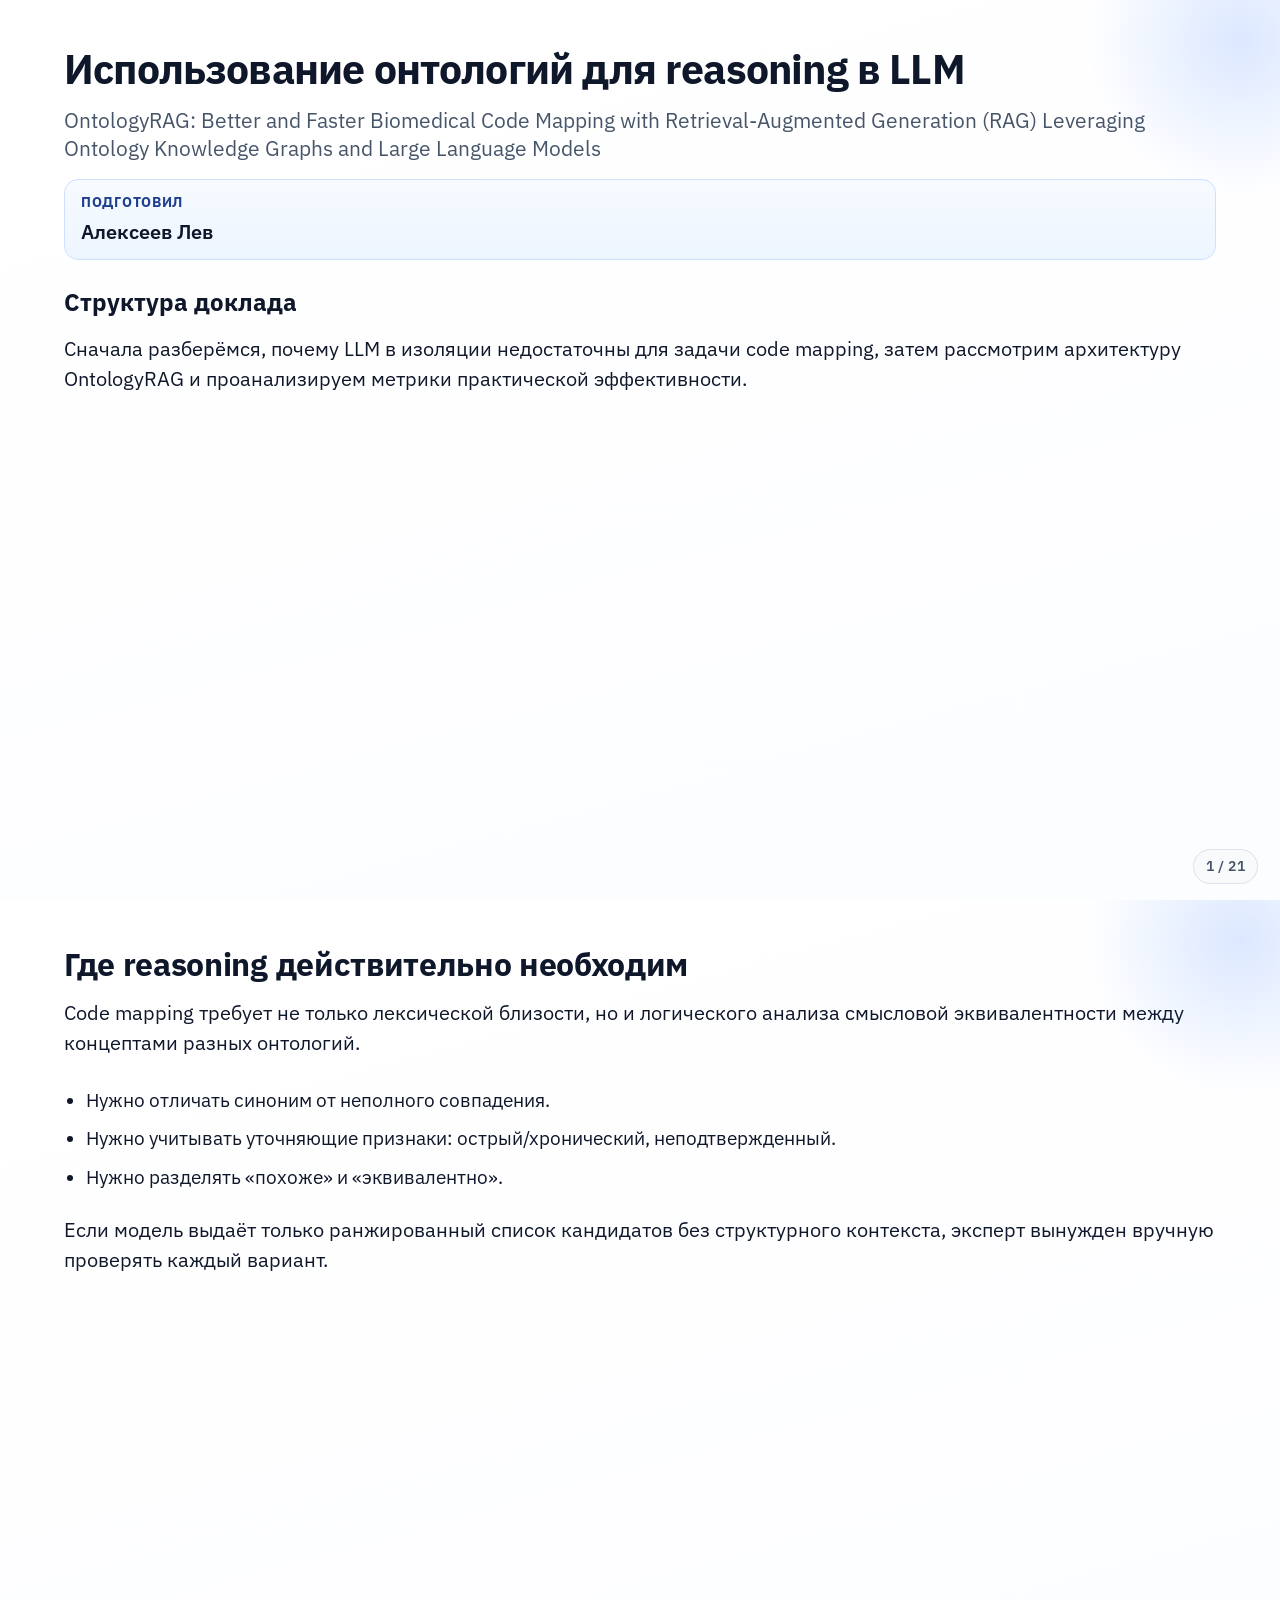
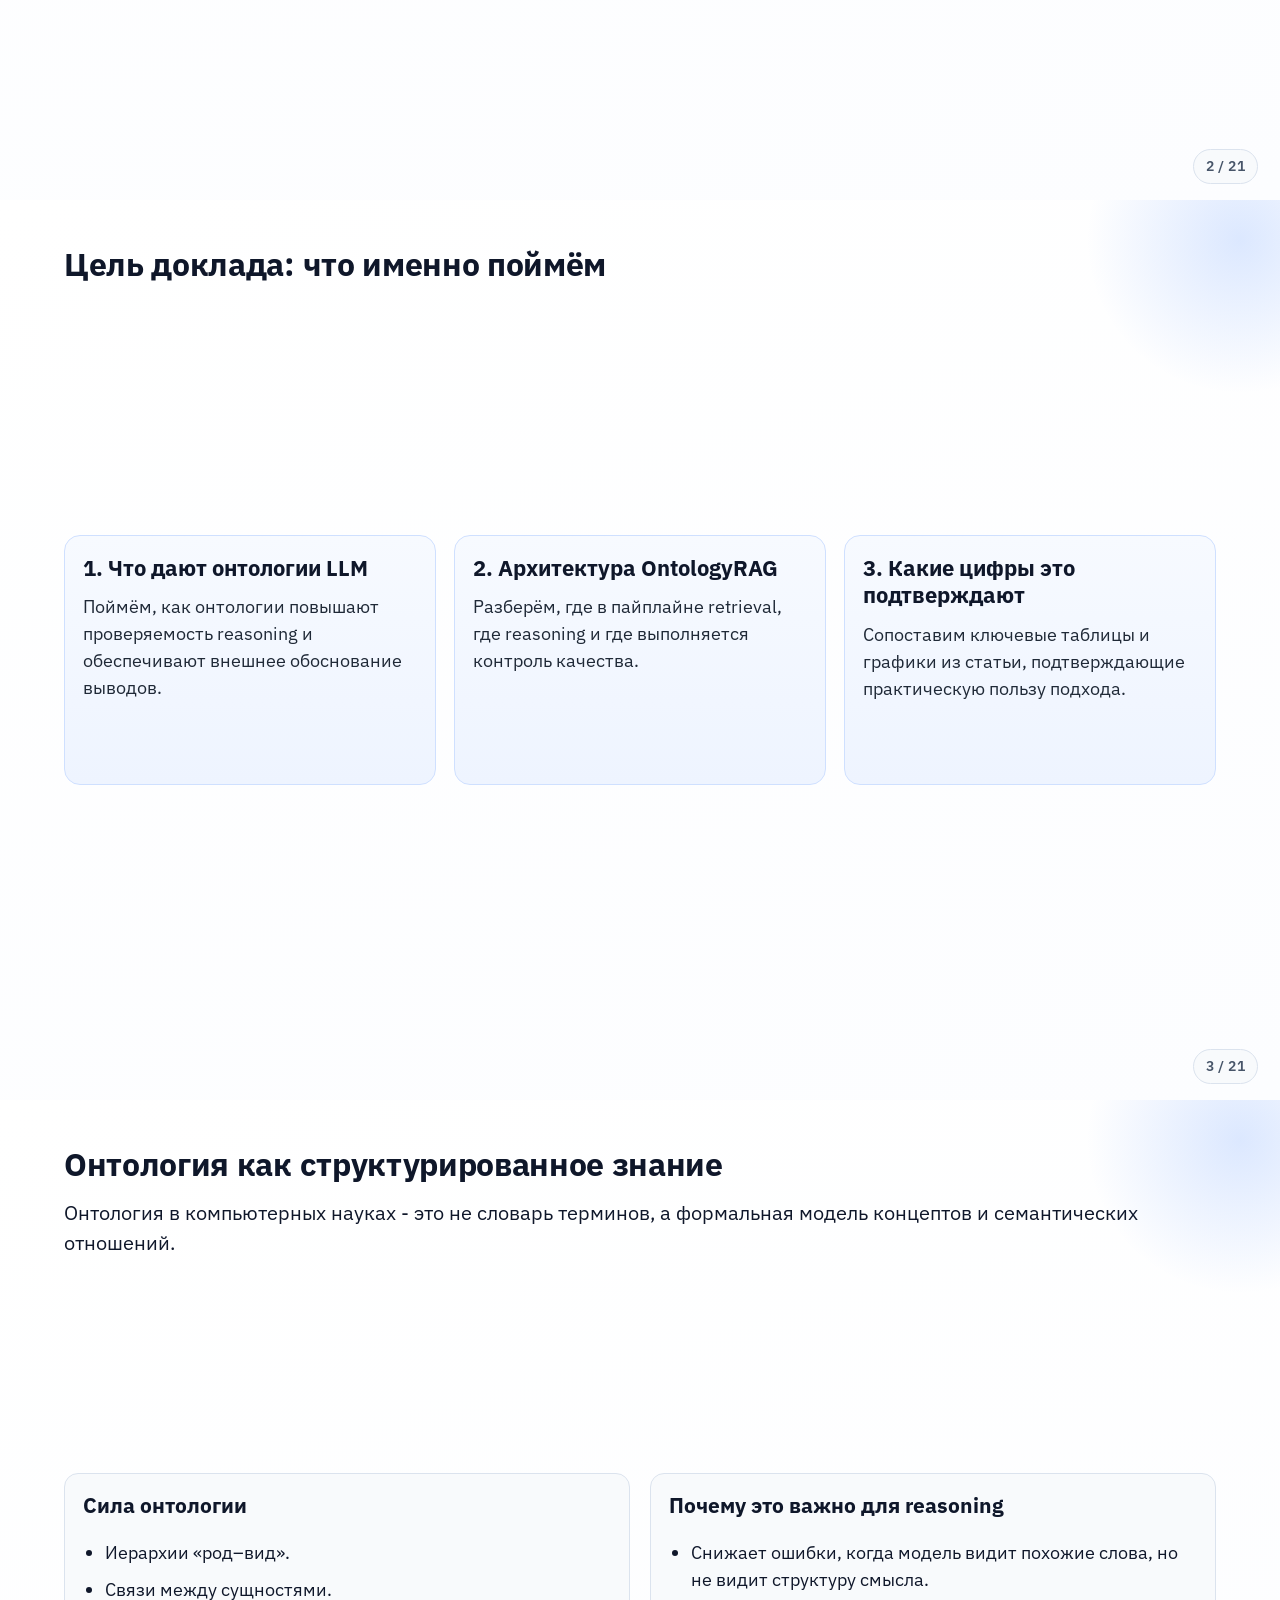
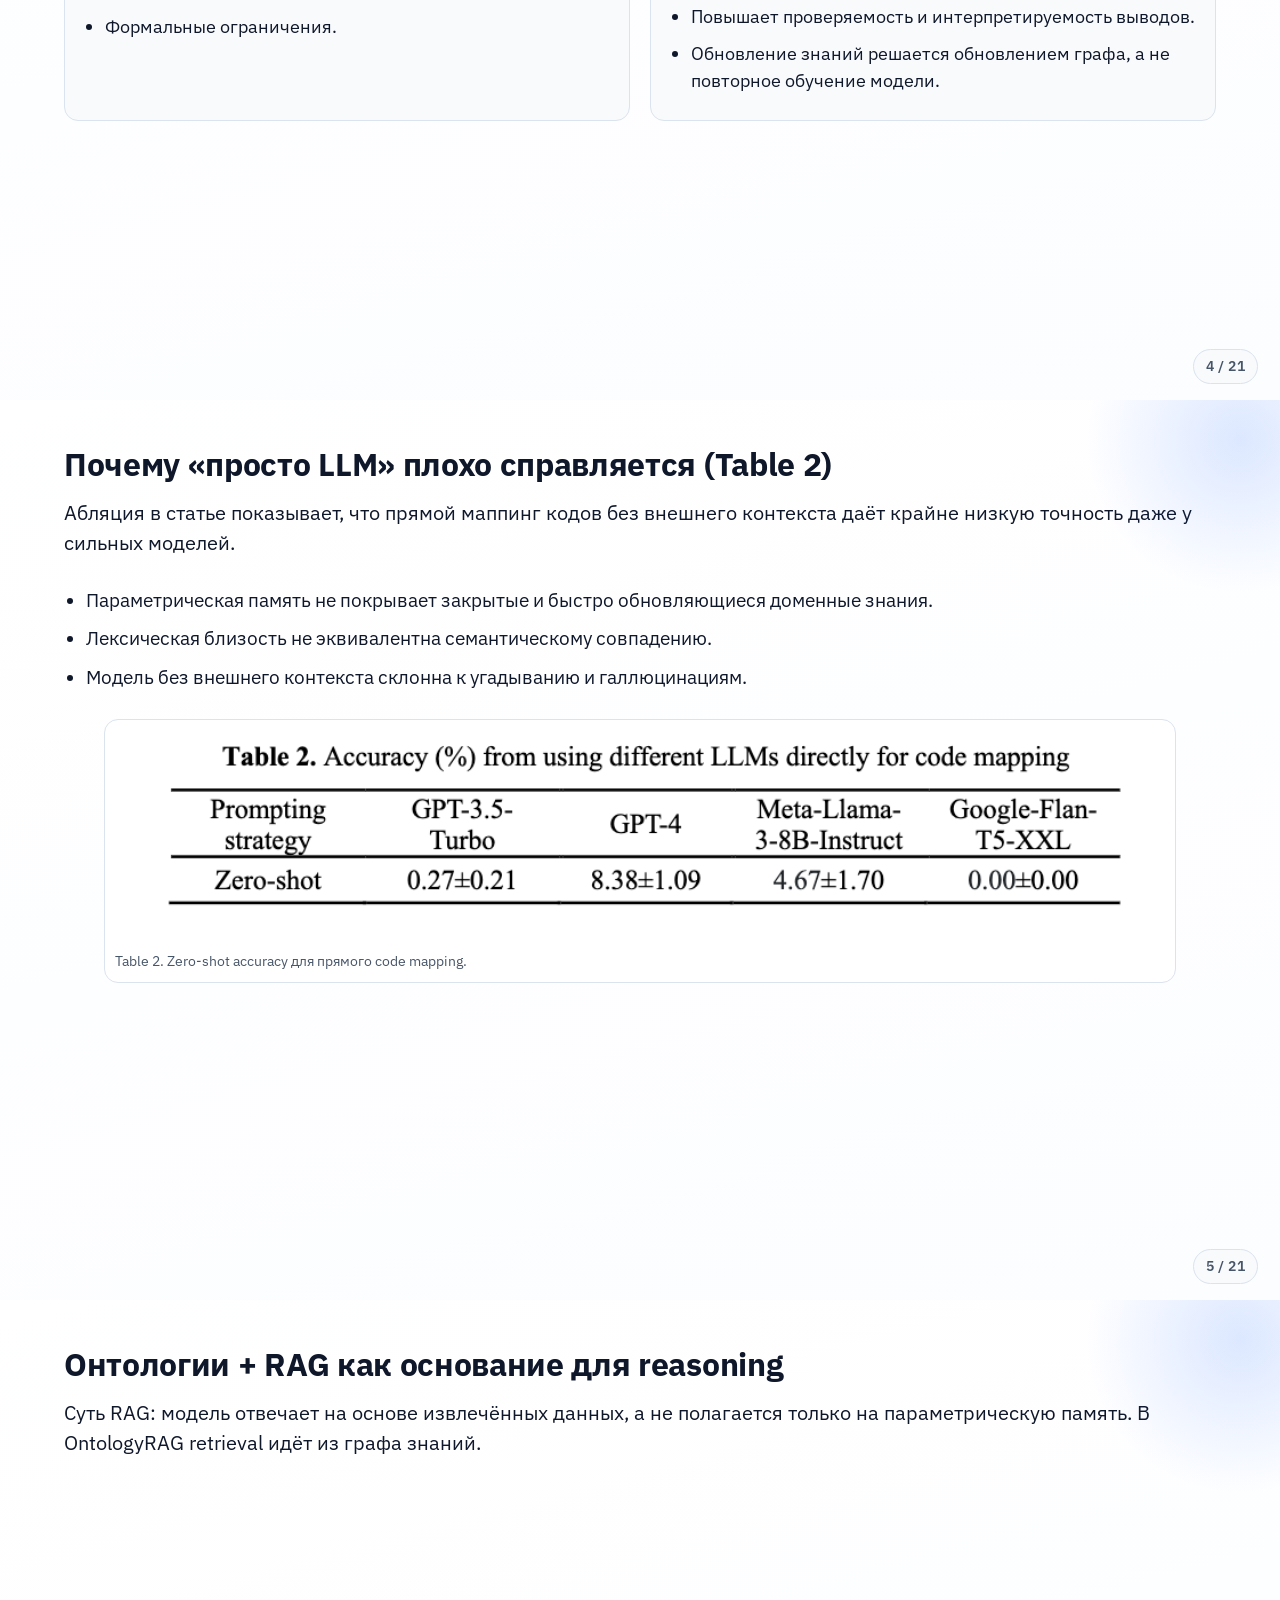
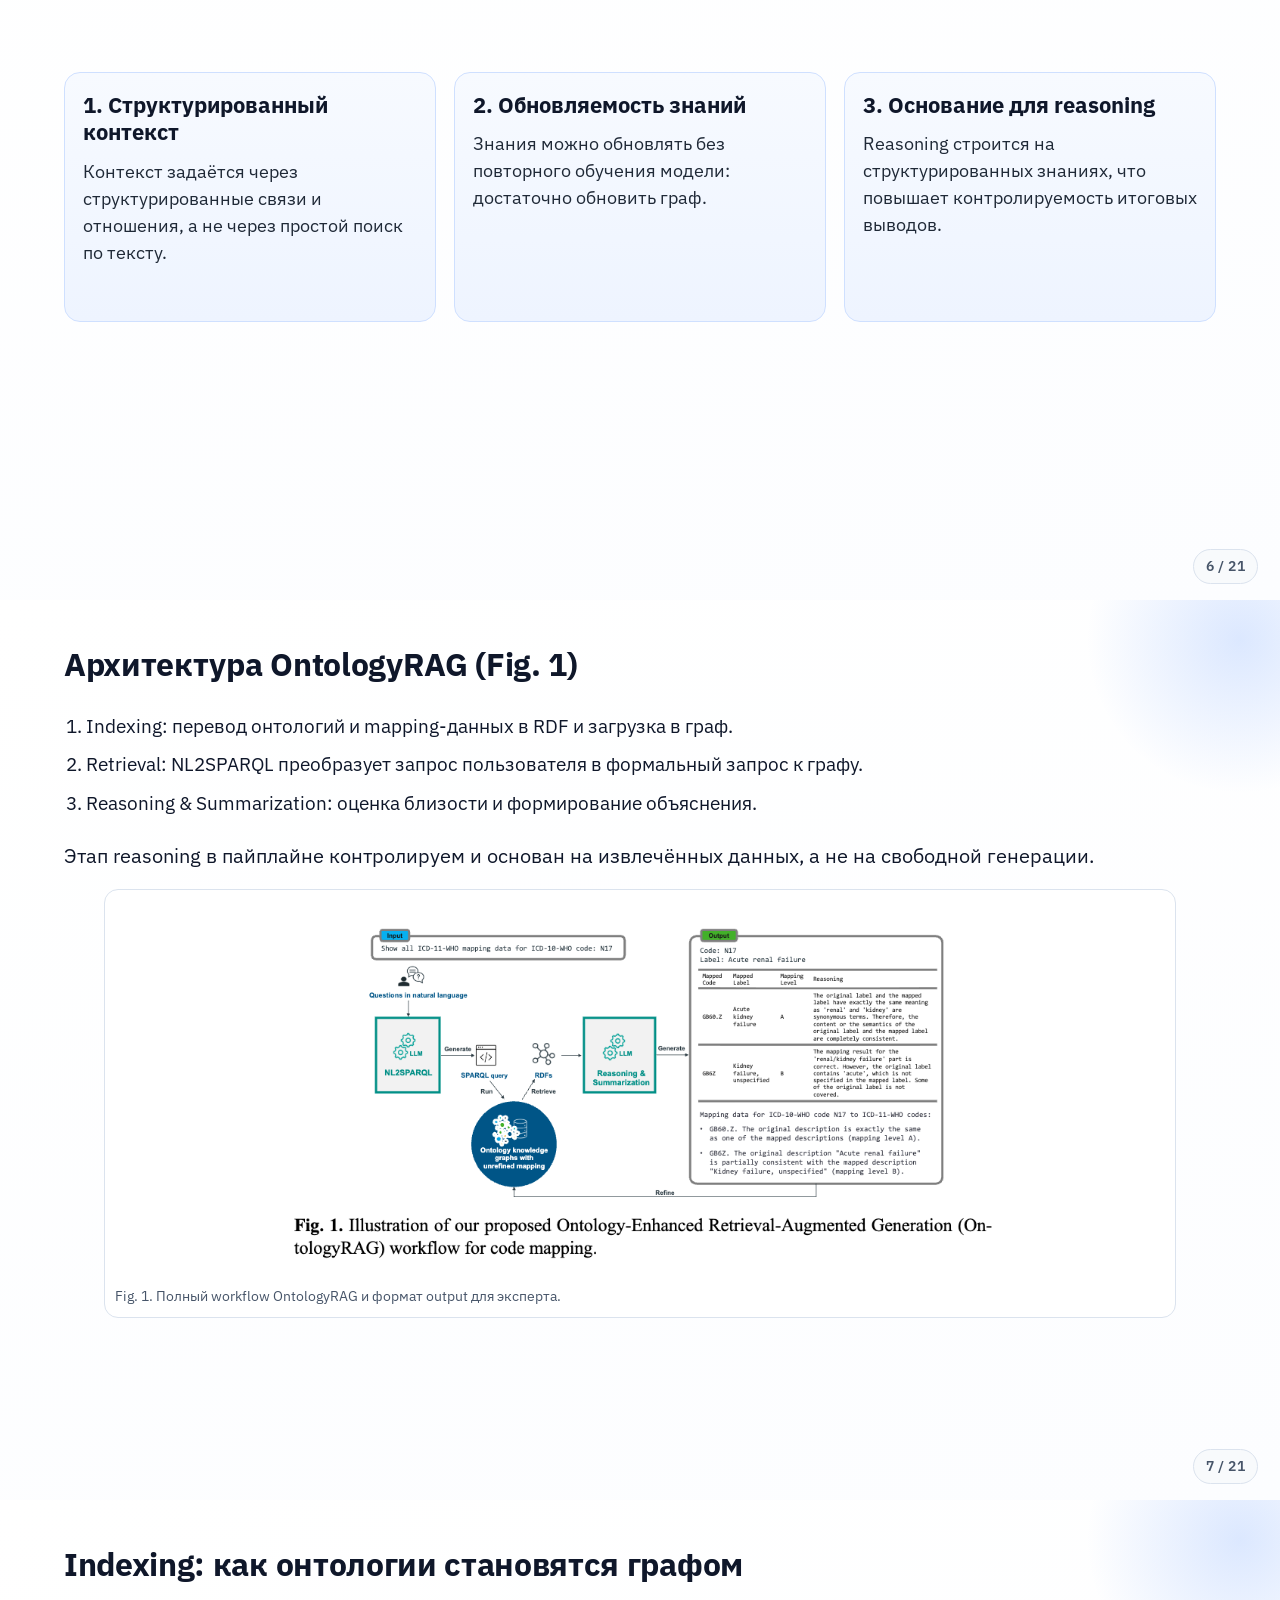
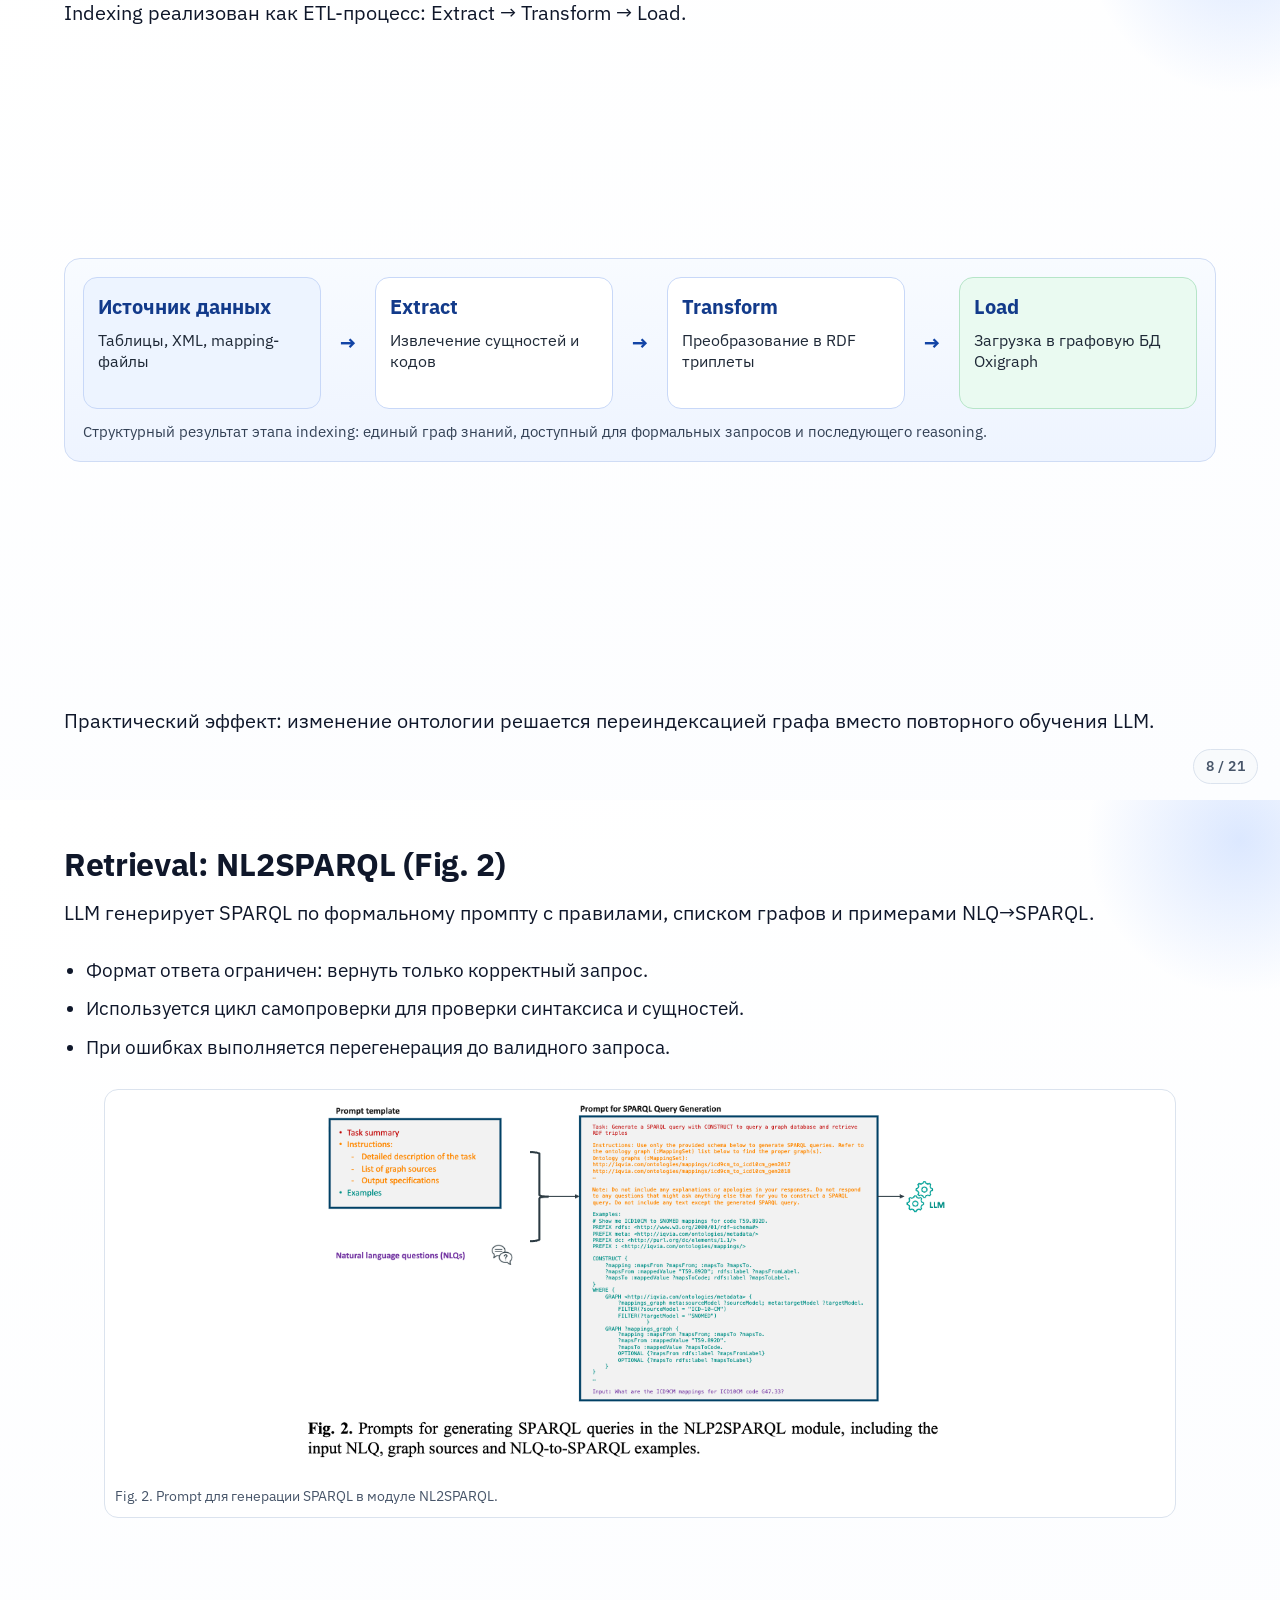
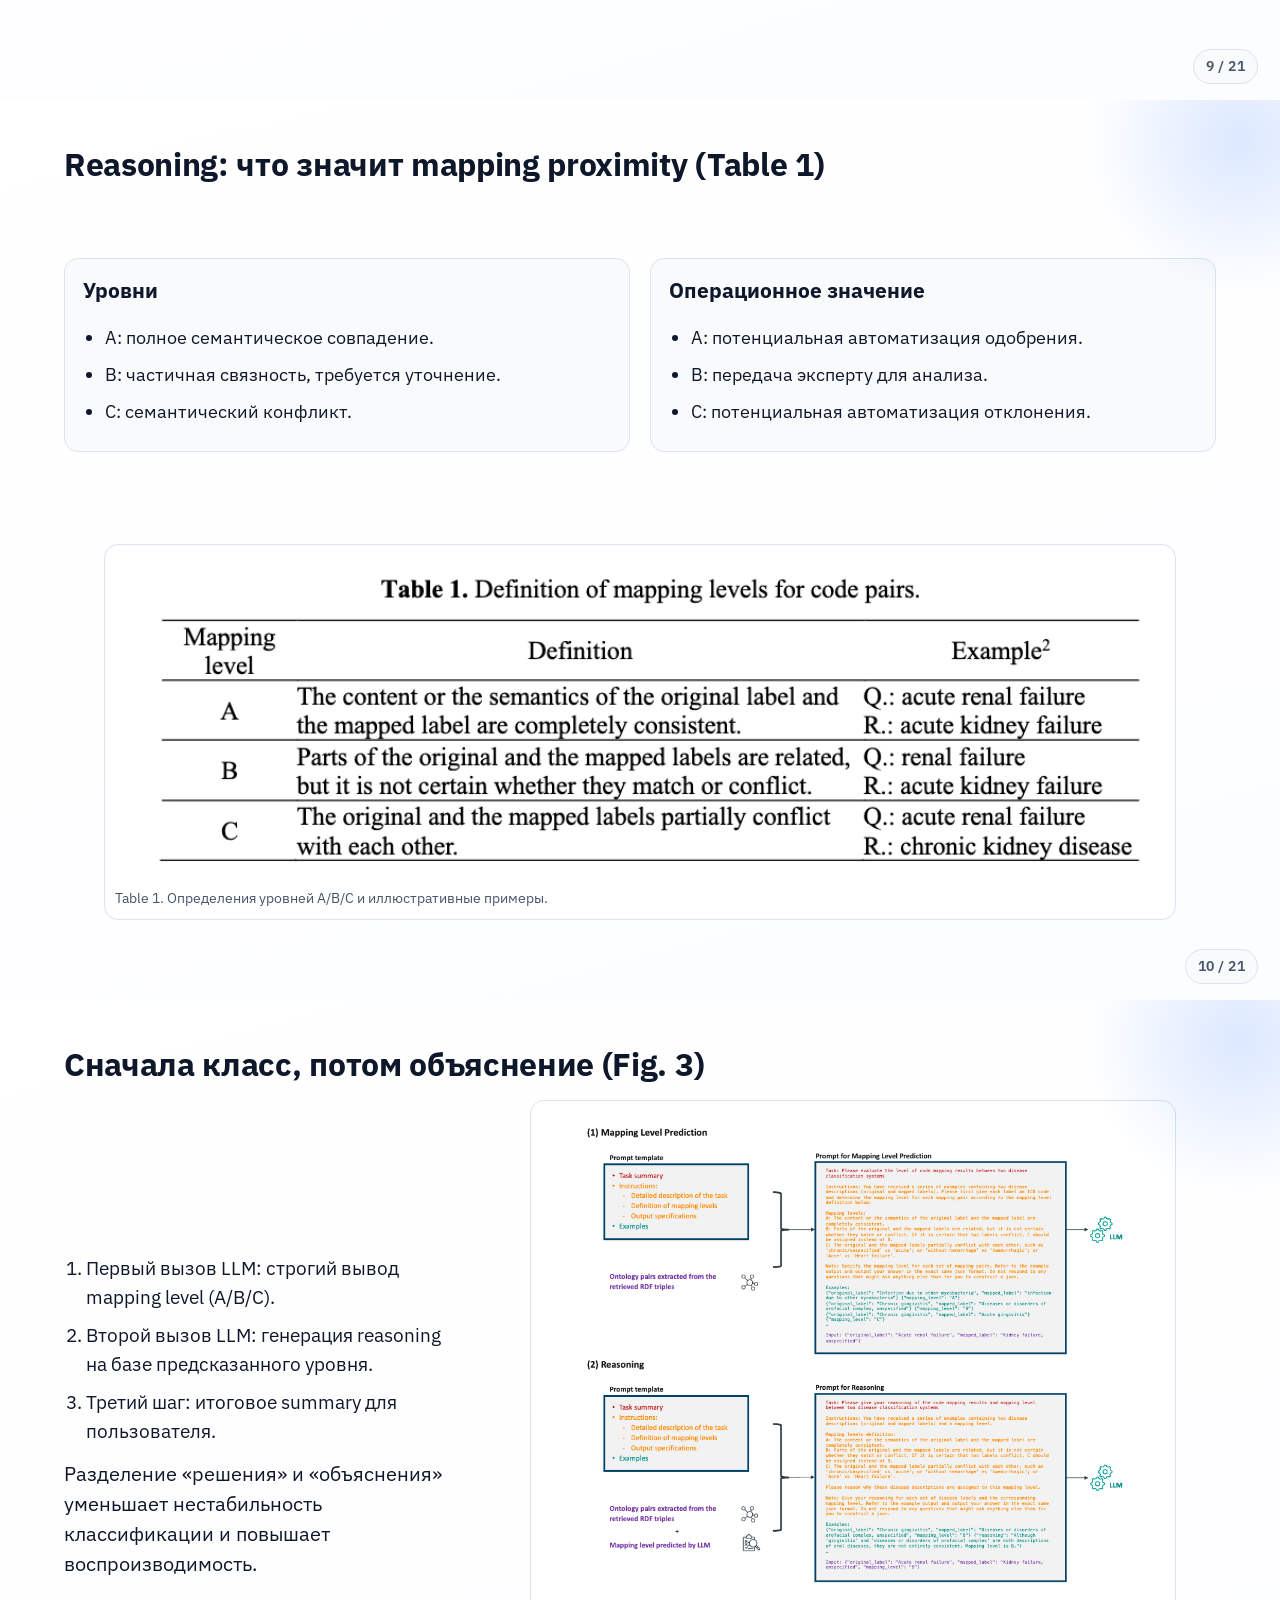
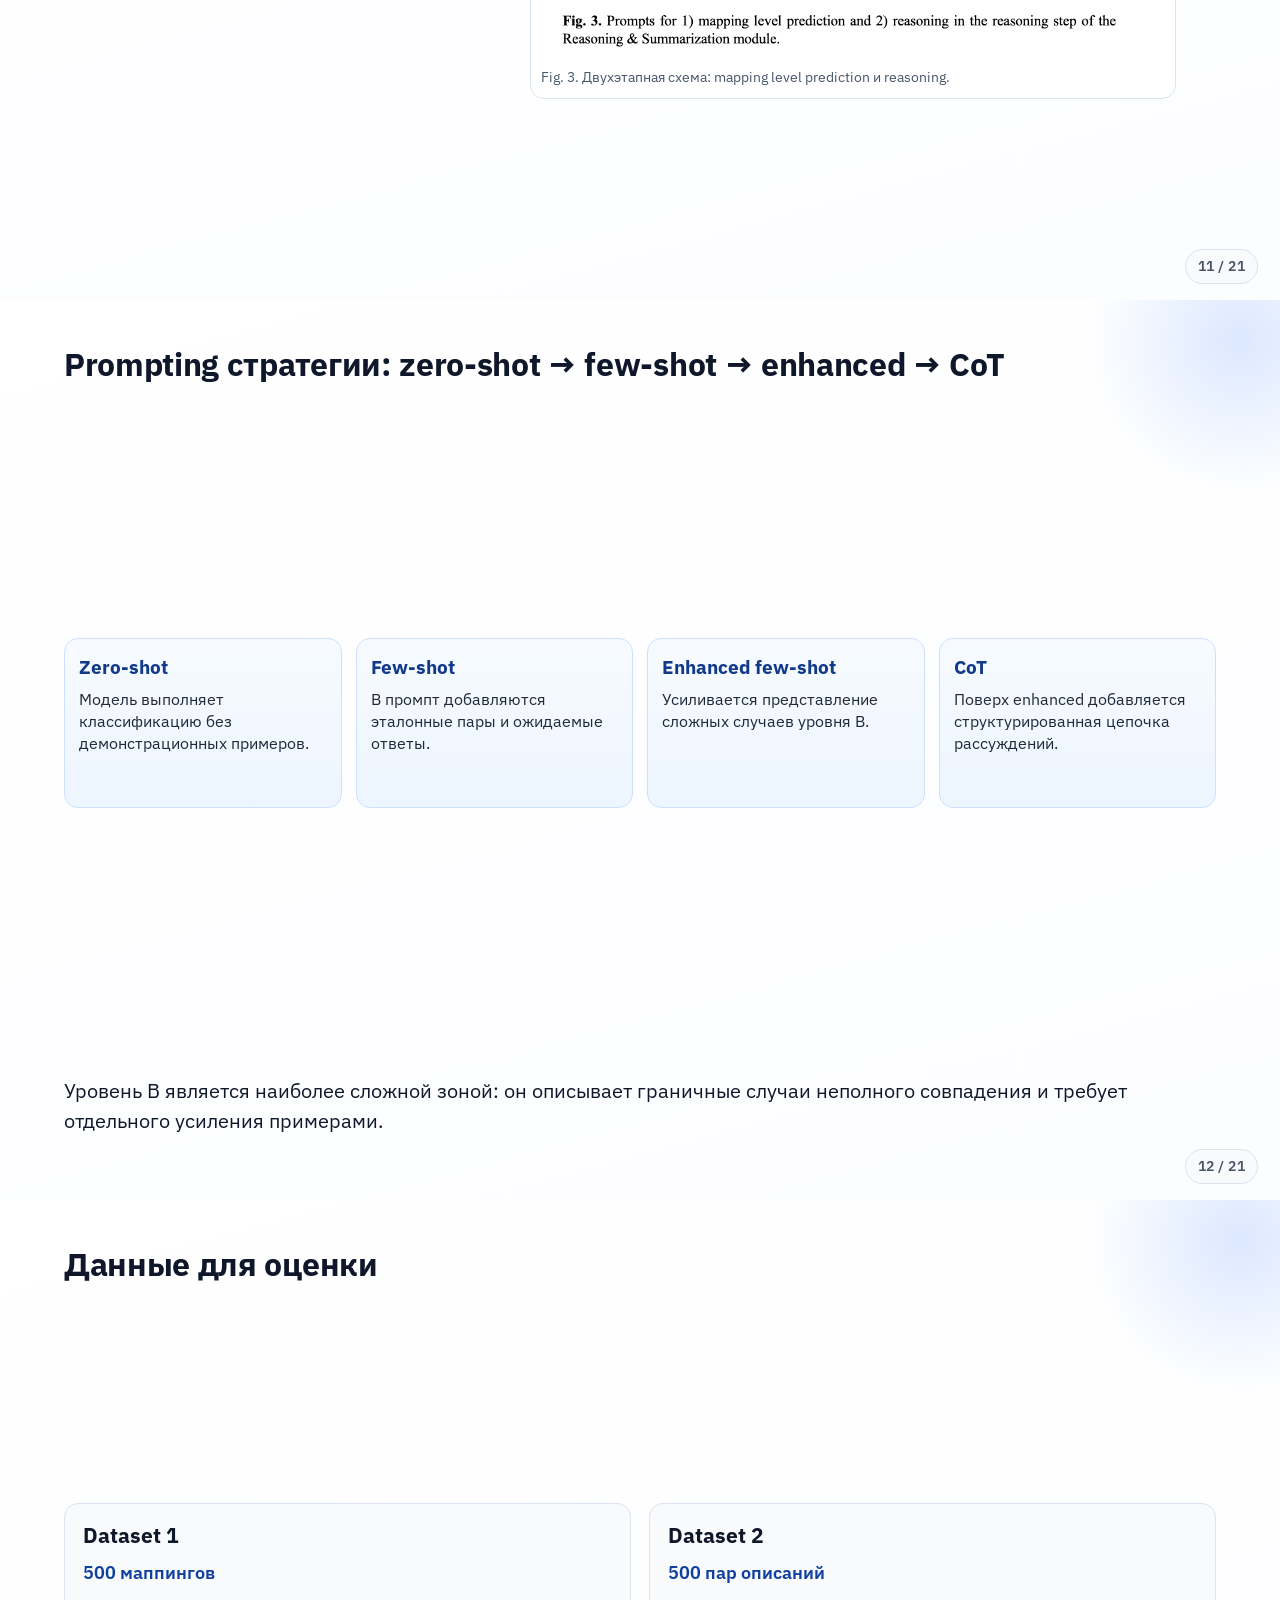
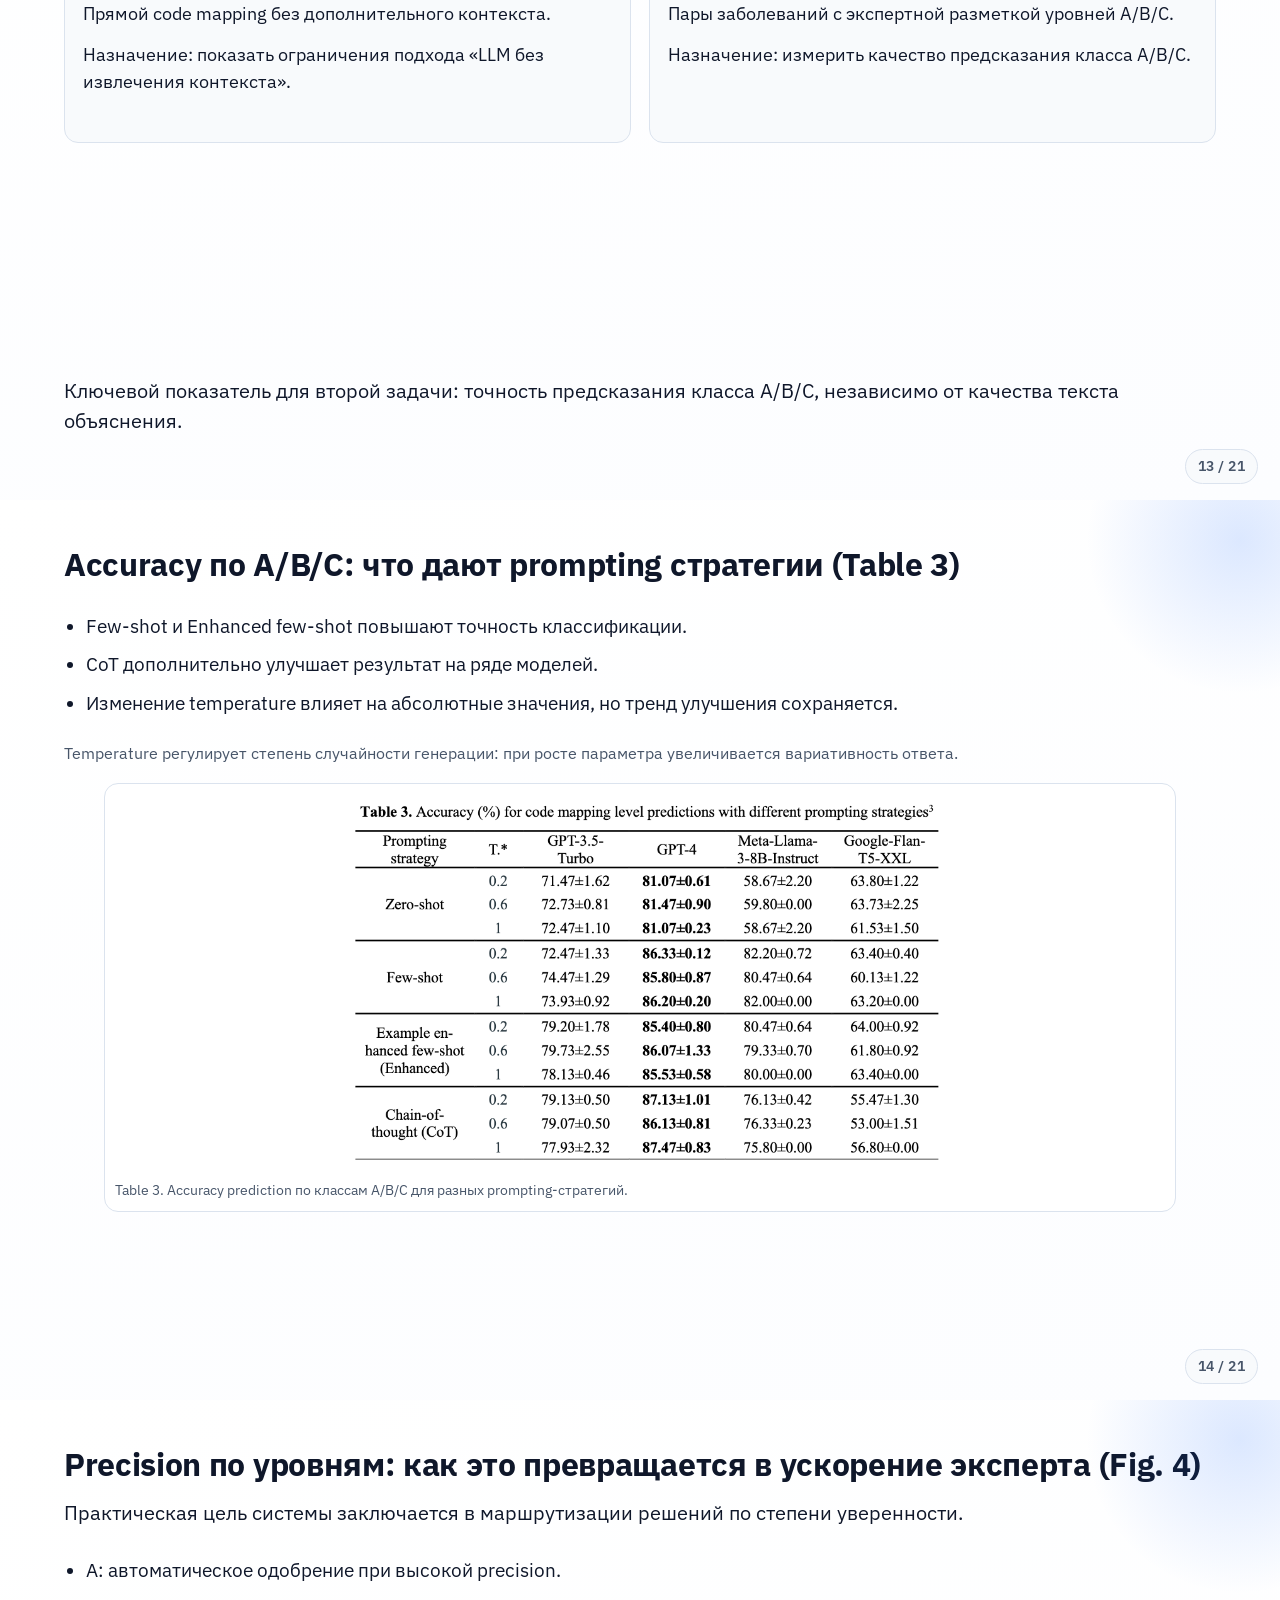
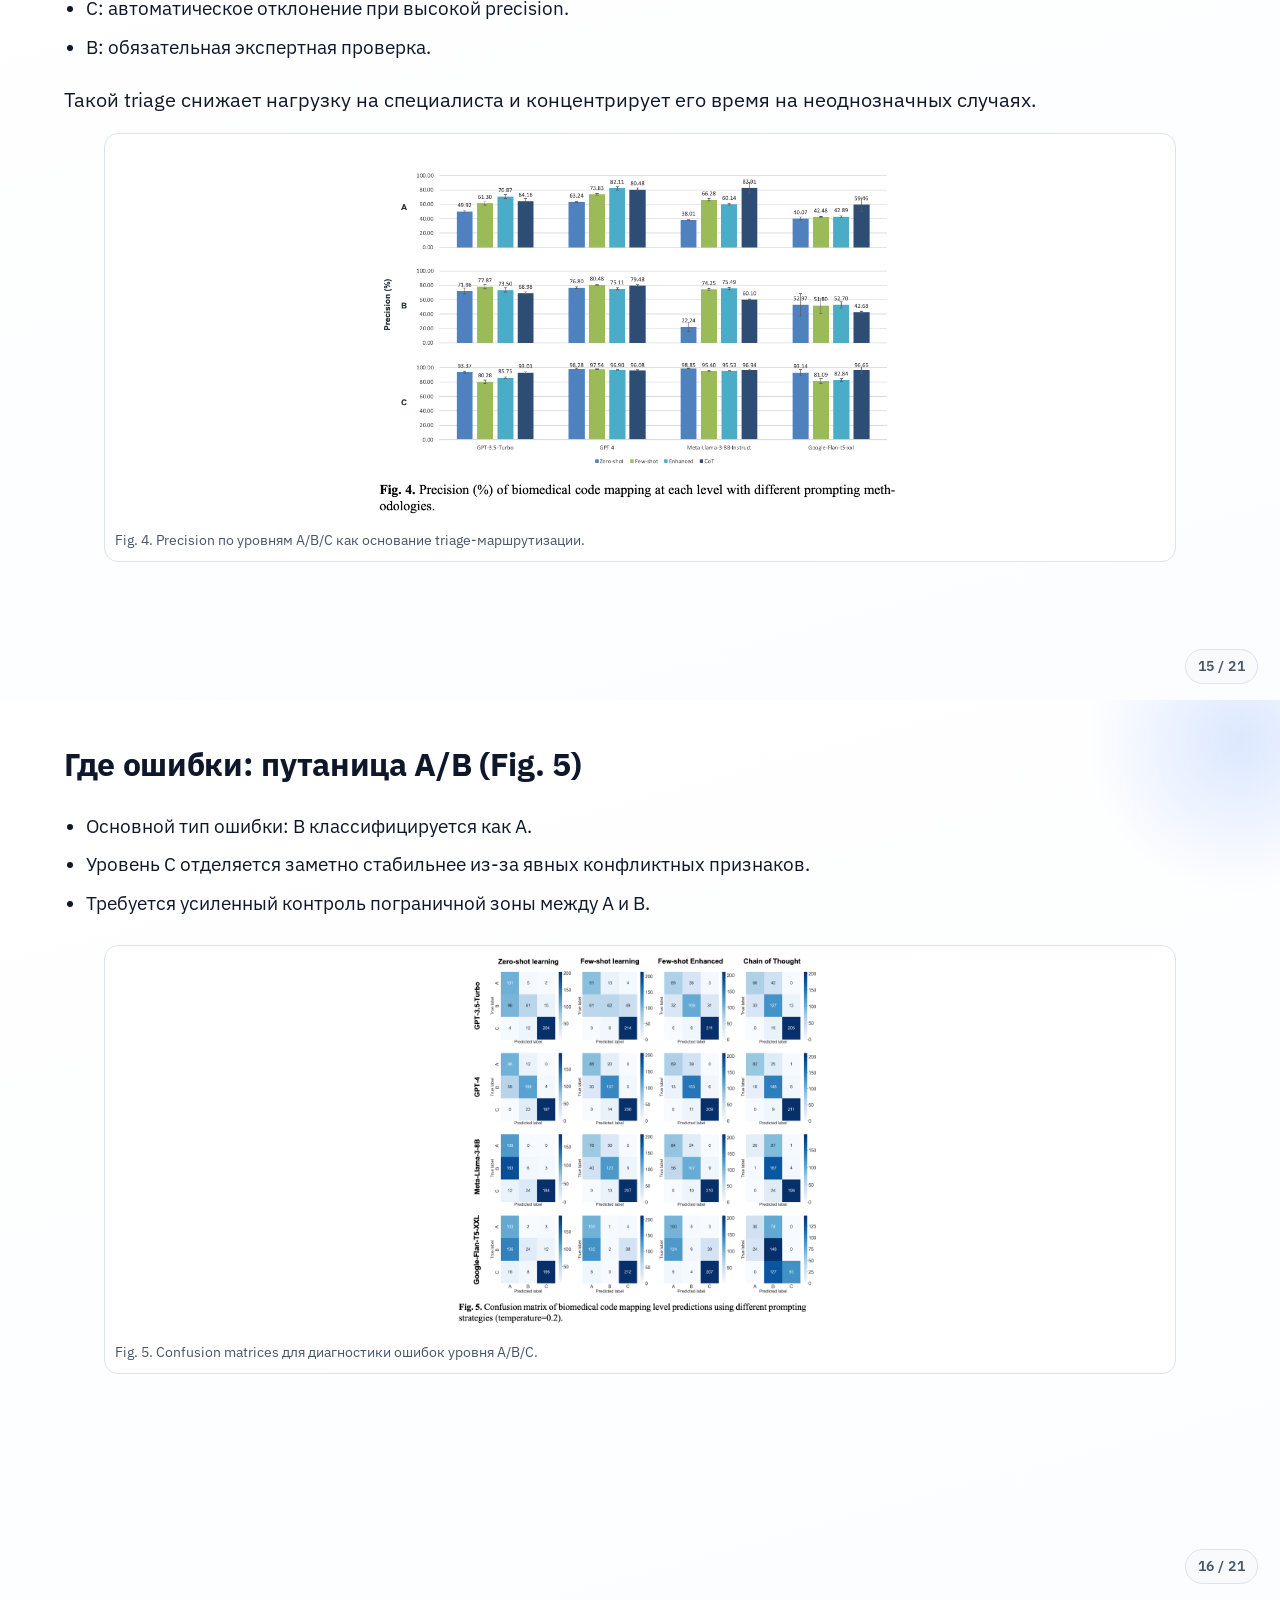
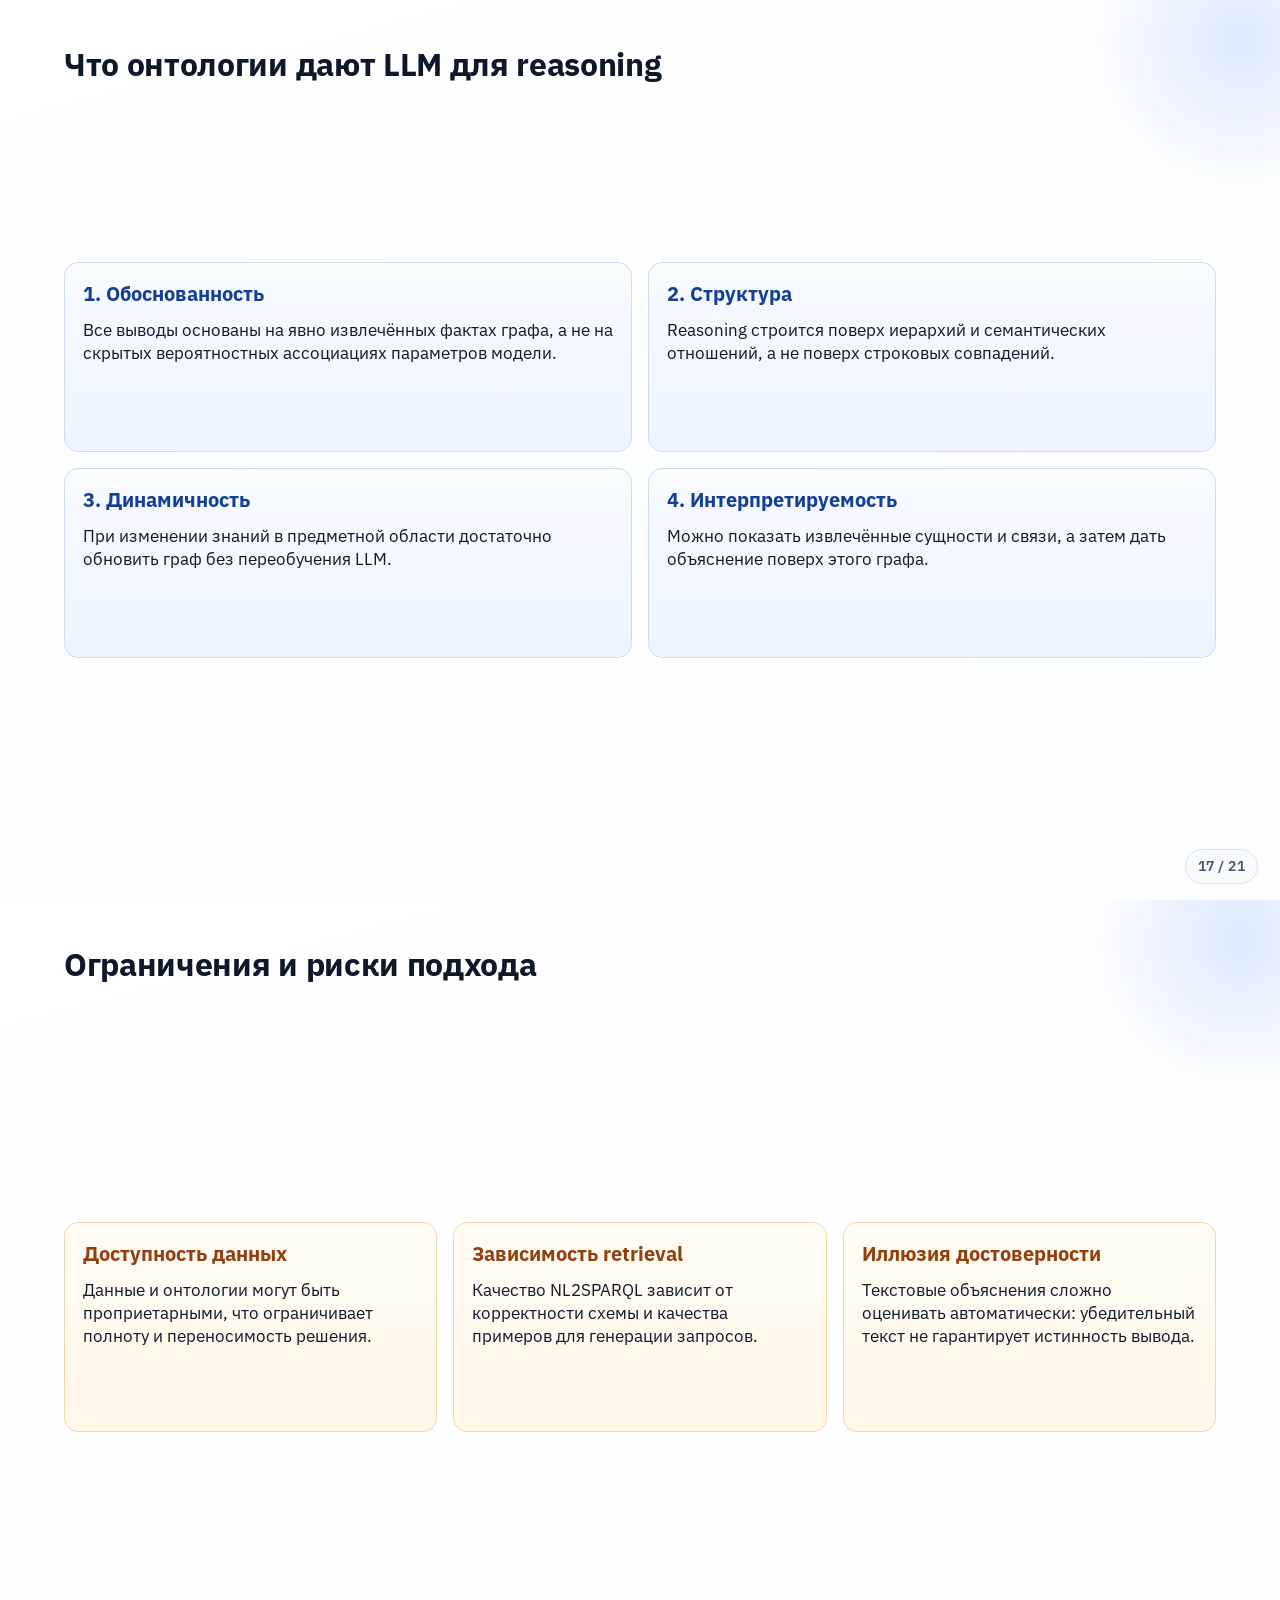
==== commit af34c3d2: "final" ====
--- a/index.html
+++ b/index.html
@@ -16,9 +16,8 @@
       <h1 class="slide-title">Использование онтологий для reasoning в LLM</h1>
       <p class="slide-subtitle">OntologyRAG: Better and Faster Biomedical Code Mapping with Retrieval-Augmented Generation (RAG) Leveraging Ontology Knowledge Graphs and Large Language Models</p>
       <div class="authors-block" aria-label="Авторы доклада">
-        <p class="authors-title">Подготовили</p>
+        <p class="authors-title">Подготовил</p>
         <p class="author-name">Алексеев Лев</p>
-        <p class="author-name">Краснопольский Сергей</p>
       </div>
       <p class="footer-title">Структура доклада</p>
       <p>Сначала разберёмся, почему LLM в изоляции недостаточны для задачи code mapping, затем рассмотрим архитектуру OntologyRAG и проанализируем метрики практической эффективности.</p>
@@ -30,7 +29,7 @@
       <p>Code mapping требует не только лексической близости, но и логического анализа смысловой эквивалентности между концептами разных онтологий.</p>
       <ul>
         <li>Нужно отличать синоним от неполного совпадения.</li>
-        <li>Нужно учитывать уточняющие признаки: acute/chronic, unspecified.</li>
+        <li>Нужно учитывать уточняющие признаки: острый/хронический, неподтвержденный.</li>
         <li>Нужно разделять «похоже» и «эквивалентно».</li>
       </ul>
       <p>Если модель выдаёт только ранжированный список кандидатов без структурного контекста, эксперт вынужден вручную проверять каждый вариант.</p>
@@ -73,7 +72,7 @@
           <ul>
             <li>Снижает ошибки, когда модель видит похожие слова, но не видит структуру смысла.</li>
             <li>Повышает проверяемость и интерпретируемость выводов.</li>
-            <li>Обновление знаний решается обновлением графа, а не retrain модели.</li>
+            <li>Обновление знаний решается обновлением графа, а не повторное обучение модели.</li>
           </ul>
         </div>
       </div>
@@ -85,8 +84,8 @@
       <p>Абляция в статье показывает, что прямой маппинг кодов без внешнего контекста даёт крайне низкую точность даже у сильных моделей.</p>
       <ul>
         <li>Параметрическая память не покрывает закрытые и быстро обновляющиеся доменные знания.</li>
-        <li>Лексическая близость не эквивалентна semantic match.</li>
-        <li>Модель без evidence склонна к угадыванию и галлюцинациям.</li>
+        <li>Лексическая близость не эквивалентна семантическому совпадению.</li>
+        <li>Модель без внешнего контекста склонна к угадыванию и галлюцинациям.</li>
       </ul>
       <figure class="evidence">
         <img src="assets/table%202.png" alt="Table 2: Accuracy from using different LLMs directly for code mapping">
@@ -109,7 +108,7 @@
         </article>
         <article class="goal-block">
           <h3>3. Основание для reasoning</h3>
-          <p>Reasoning строится на retrieved evidence, что повышает контролируемость итоговых выводов.</p>
+          <p>Reasoning строится на структурированных знаниях, что повышает контролируемость итоговых выводов.</p>
         </article>
       </div>
     </section>
@@ -147,7 +146,7 @@
           <span class="diagram-arrow" aria-hidden="true"></span>
           <article class="diagram-node">
             <h3>Transform</h3>
-            <p>Преобразование в RDF triples</p>
+            <p>Преобразование в RDF триплеты</p>
           </article>
           <span class="diagram-arrow" aria-hidden="true"></span>
           <article class="diagram-node node-target">
@@ -166,7 +165,7 @@
       <p>LLM генерирует SPARQL по формальному промпту с правилами, списком графов и примерами NLQ→SPARQL.</p>
       <ul>
         <li>Формат ответа ограничен: вернуть только корректный запрос.</li>
-        <li>Используется self-validation loop для проверки синтаксиса и сущностей.</li>
+        <li>Используется цикл самопроверки для проверки синтаксиса и сущностей.</li>
         <li>При ошибках выполняется перегенерация до валидного запроса.</li>
       </ul>
       <figure class="evidence">
@@ -252,7 +251,7 @@
         <article class="card compare-card">
           <h3>Dataset 1</h3>
           <p class="compare-meta">500 маппингов</p>
-          <p>Прямой code mapping ICD-9-CM → ICD-10-CM без дополнительного retrieval-контекста.</p>
+          <p>Прямой code mapping без дополнительного контекста.</p>
           <p>Назначение: показать ограничения подхода «LLM без извлечения контекста».</p>
         </article>
         <article class="card compare-card">
@@ -315,7 +314,7 @@
       <h2>Что онтологии дают LLM для reasoning</h2>
       <div class="value-grid">
         <article class="card value-card">
-          <h3>1. Grounding</h3>
+          <h3>1. Обоснованность</h3>
           <p>Все выводы основаны на явно извлечённых фактах графа, а не на скрытых вероятностных ассоциациях параметров модели.</p>
         </article>
         <article class="card value-card">
@@ -328,7 +327,7 @@
         </article>
         <article class="card value-card">
           <h3>4. Интерпретируемость</h3>
-          <p>Можно показать извлечённые сущности и связи, а затем дать объяснение поверх этого evidence.</p>
+          <p>Можно показать извлечённые сущности и связи, а затем дать объяснение поверх этого графа.</p>
         </article>
       </div>
     </section>
--- a/presentation.css
+++ b/presentation.css
@@ -93,7 +93,7 @@
 .evidence img {
     display: block;
     width: 100%;
-    max-height: 50vh;
+    max-height: 42vh;
     object-fit: contain;
     border-radius: 10px;
 }
